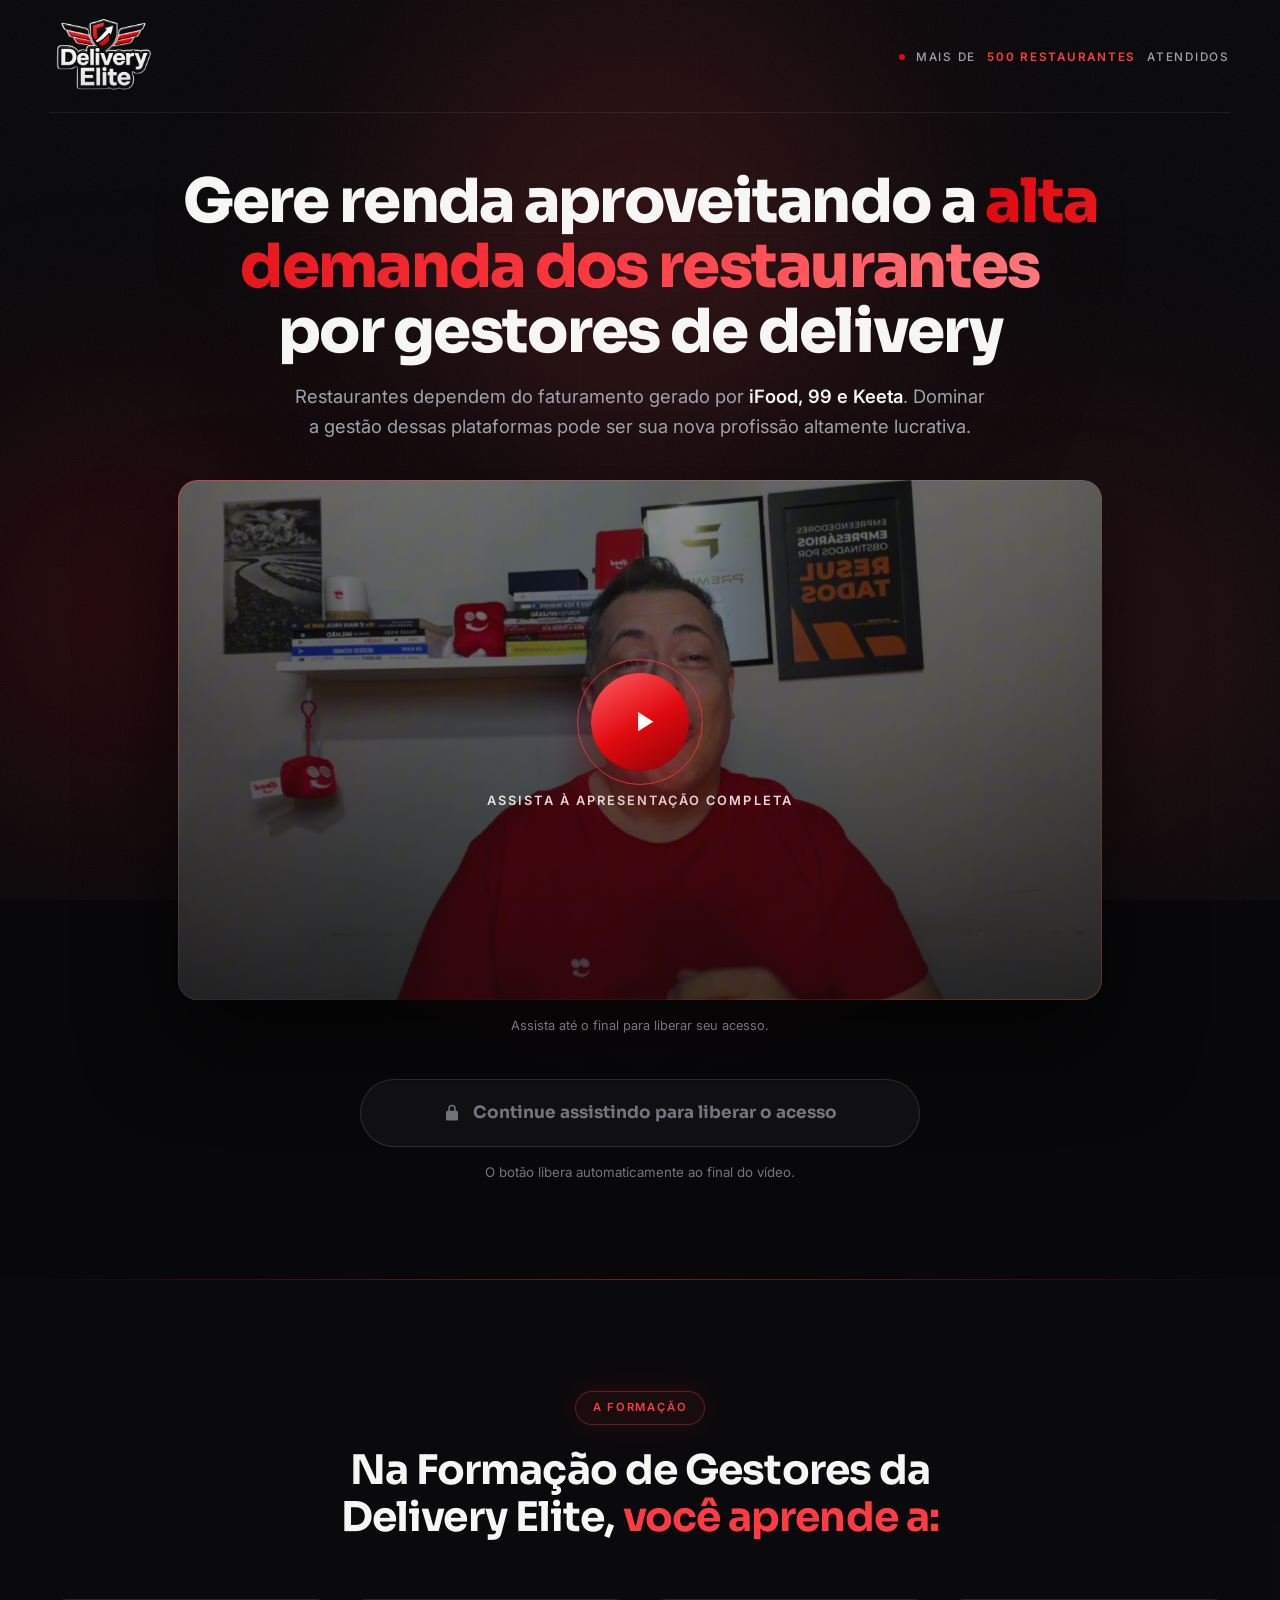
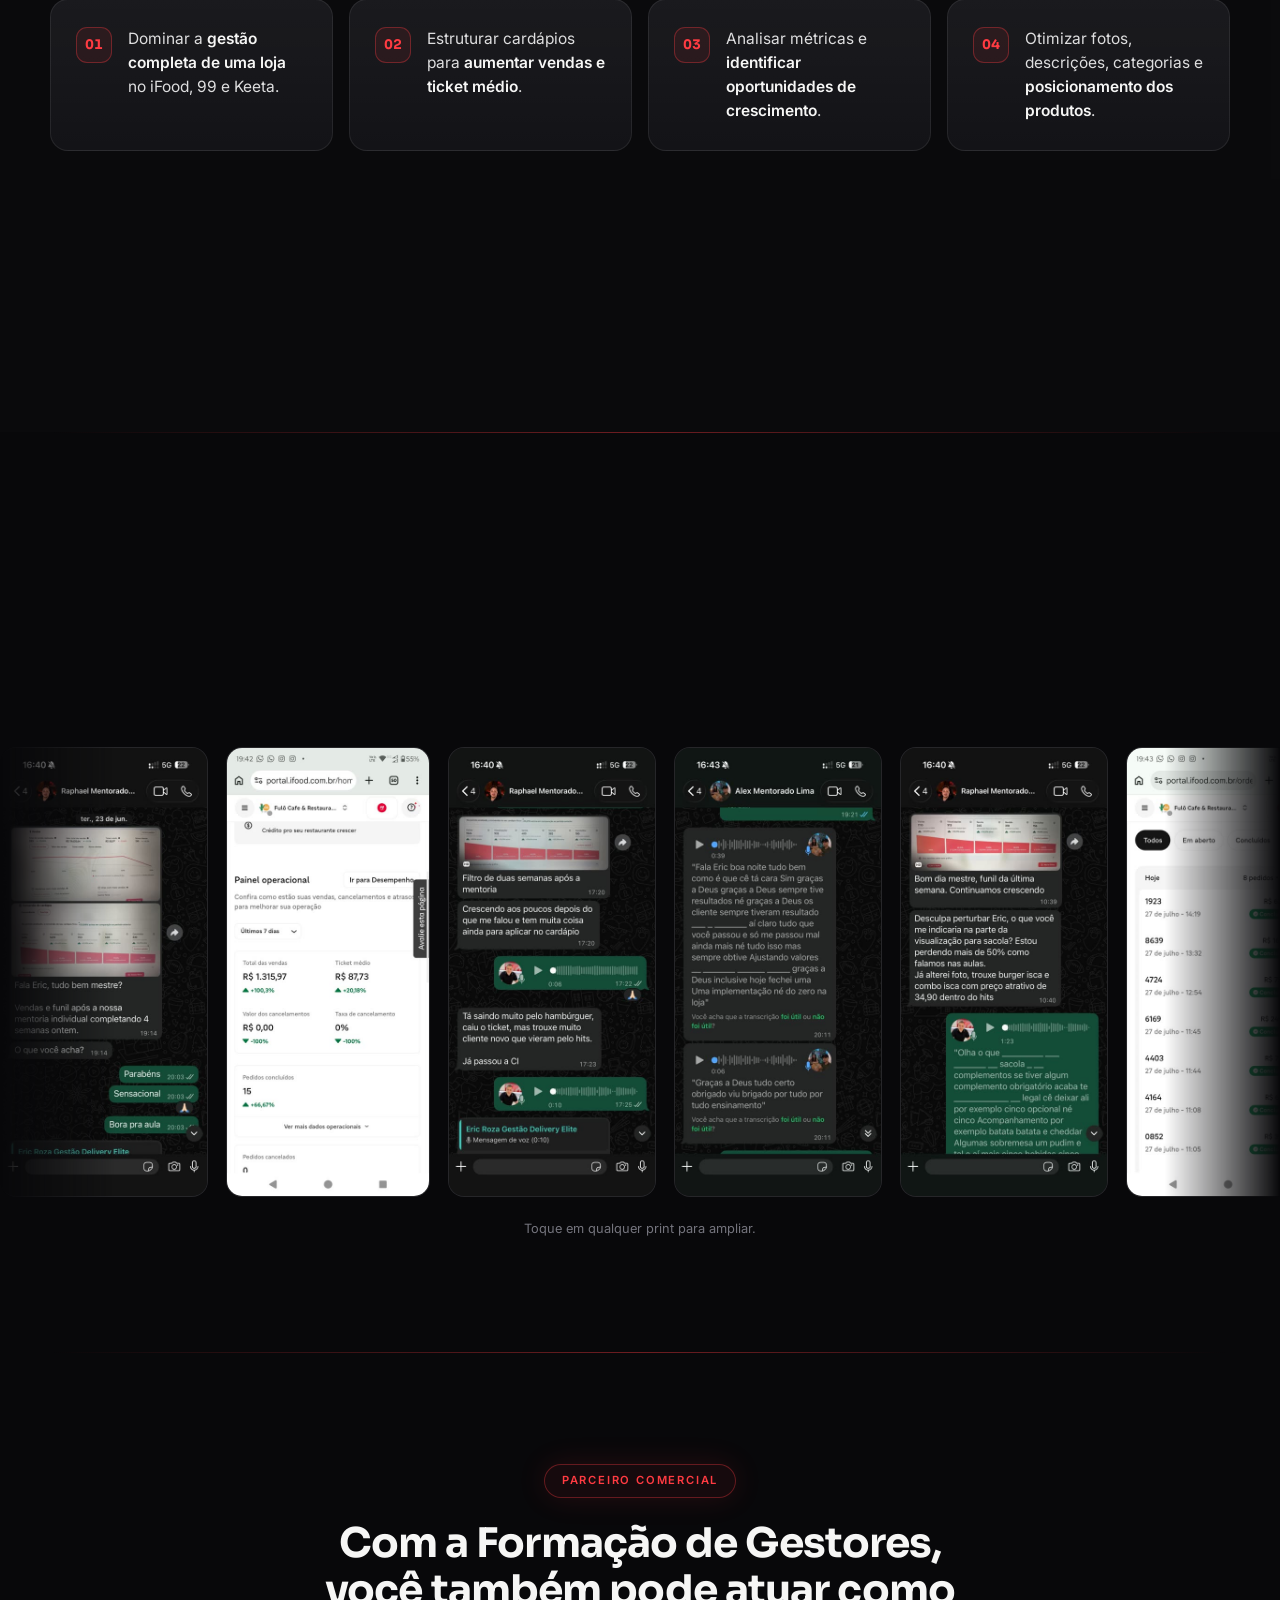
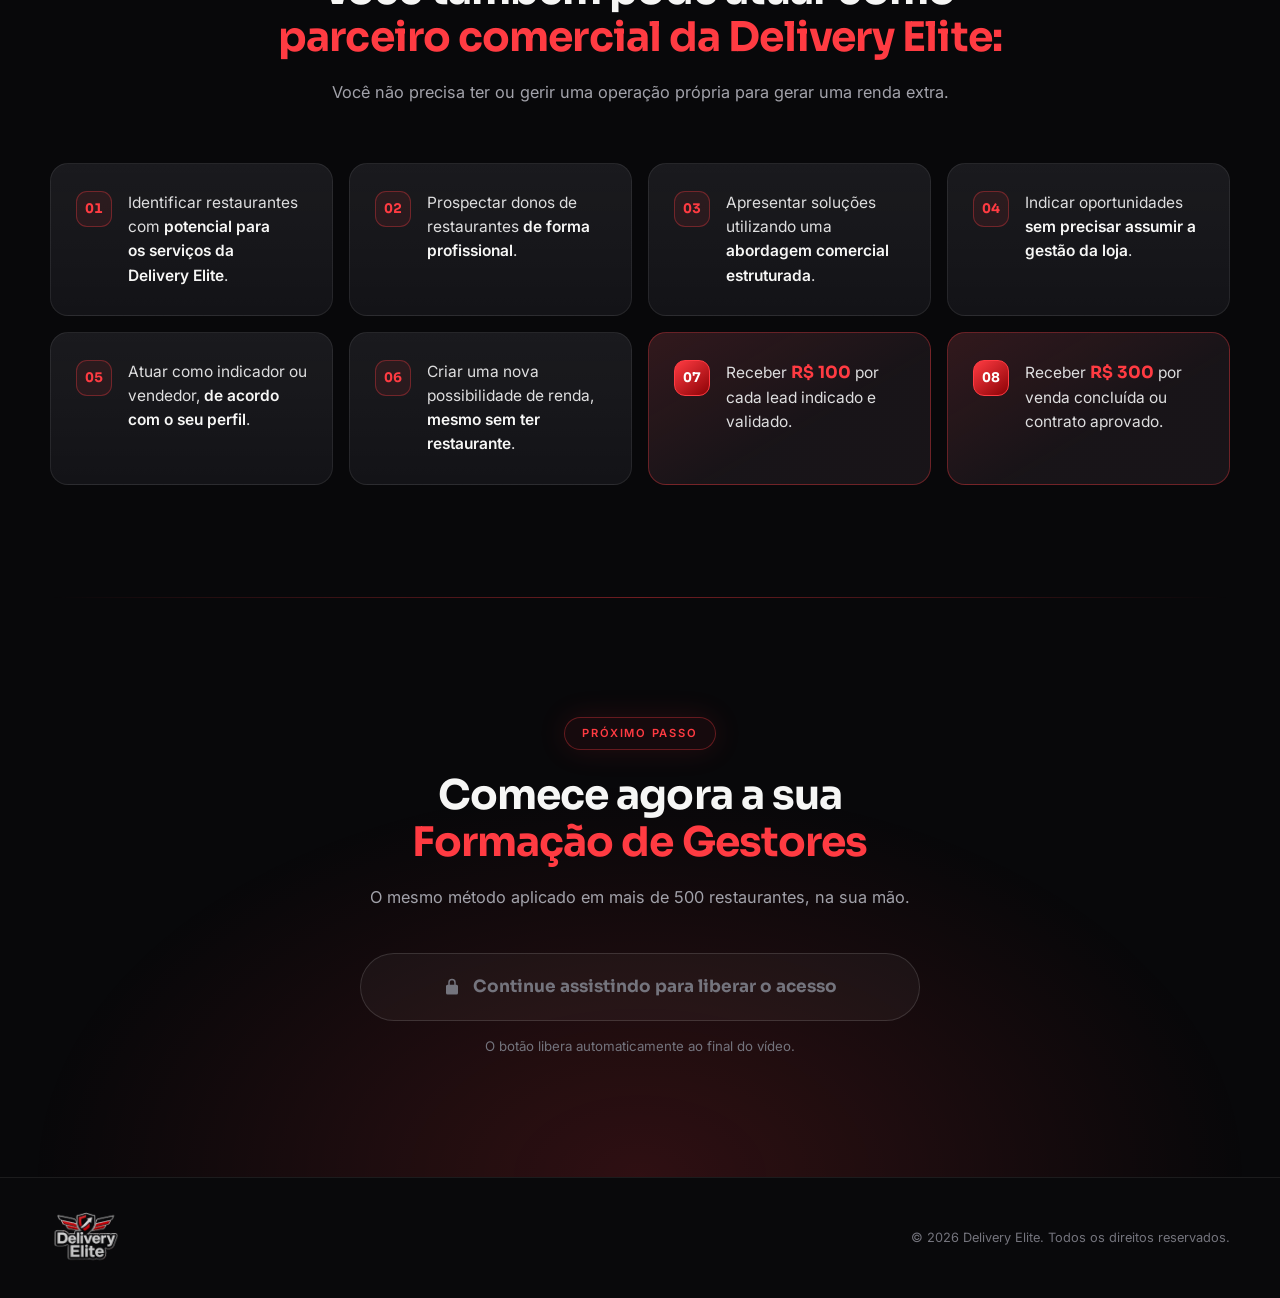
==== templates/index.html @ 63ce9f9d "depoimento" ====
<!doctype html>
<html lang="pt-BR">
<head>
  <meta charset="UTF-8">
  <meta name="viewport" content="width=device-width, initial-scale=1.0">

  <!-- Google Tag Manager -->
  <script>(function(w,d,s,l,i){w[l]=w[l]||[];w[l].push({'gtm.start':
  new Date().getTime(),event:'gtm.js'});var f=d.getElementsByTagName(s)[0],
  j=d.createElement(s),dl=l!='dataLayer'?'&l='+l:'';j.async=true;j.src=
  'https://www.googletagmanager.com/gtm.js?id='+i+dl;f.parentNode.insertBefore(j,f);
  })(window,document,'script','dataLayer','GTM-WG68M2TS');</script>
  <!-- End Google Tag Manager -->

  <title>Delivery Elite | Formação de Gestores de Delivery — iFood, 99 e Keeta</title>
  <meta name="description" content="Domine a gestão de lojas de delivery no iFood, 99 e Keeta com o método validado em mais de 500 restaurantes. Torne-se gestor de delivery ou parceiro comercial da Delivery Elite.">

  <meta property="og:title" content="Gere renda aproveitando a alta demanda dos restaurantes por gestores de delivery">
  <meta property="og:description" content="Restaurantes dependem do faturamento gerado por iFood, 99 e Keeta. Dominar a gestão dessas plataformas pode ser sua nova profissão altamente lucrativa.">
  <meta property="og:type" content="website">
  <meta property="og:image" content="/static/img/logo.jpeg">
  <meta name="theme-color" content="#08080a">
  <meta name="robots" content="index, follow">

  <link rel="icon" href="/static/img/logo-mark.png" type="image/png">
  <link rel="preload" href="/static/video/vsl-poster.jpg" as="image">

  <link rel="preconnect" href="https://fonts.googleapis.com">
  <link rel="preconnect" href="https://fonts.gstatic.com" crossorigin>
  <link rel="stylesheet" href="https://fonts.googleapis.com/css2?family=Sora:wght@500;600;700;800&family=Inter:wght@400;500;600&display=swap">

  <script src="/static/tracking.js"></script>

  <style>
    :root {
      --ink: #08080a;
      --ink-2: #0c0c0f;
      --ink-3: #131317;
      --ink-4: #17171d;
      --text: #f6f6f5;
      --text-soft: #a2a2aa;
      --text-dim: #74747d;
      /* Vermelho tirado da propria logo (#e00a10 nas asas) */
      --red: #e00a10;
      --red-bright: #ff3b42;   /* sobre preto, para texto legivel */
      --red-soft: #ffb0b3;
      --red-deep: #8c0206;
      --line: rgba(255, 255, 255, 0.08);
      --line-strong: rgba(255, 59, 66, 0.34);
      --font-display: "Sora", "Segoe UI", system-ui, -apple-system, sans-serif;
      --font-body: "Inter", "Segoe UI", system-ui, -apple-system, sans-serif;
      --shadow: 0 40px 90px rgba(0, 0, 0, 0.6);
      --ease: cubic-bezier(0.22, 1, 0.36, 1);
      color-scheme: dark;
    }

    * { box-sizing: border-box; }

    html {
      scroll-behavior: smooth;
      overflow-x: clip;
    }

    body {
      margin: 0;
      background: var(--ink);
      color: var(--text);
      font-family: var(--font-body);
      font-size: 16px;
      line-height: 1.6;
      -webkit-font-smoothing: antialiased;
      overflow-x: hidden;
    }

    img, svg, video { display: block; max-width: 100%; }
    a { color: inherit; text-decoration: none; }
    h1, h2, h3, p, ul, li { margin: 0; padding: 0; }
    ul { list-style: none; }

    /* ============ CAMADAS DE FUNDO ============ */
    .bg {
      position: fixed;
      inset: 0;
      z-index: 0;
      pointer-events: none;
      overflow: hidden;
    }

    /* Aurora: manchas quentes que respiram devagar e dao profundidade ao preto */
    .bg-aurora span {
      position: absolute;
      display: block;
      border-radius: 50%;
      filter: blur(90px);
      will-change: transform;
    }

    .bg-aurora .a1 {
      top: -18%;
      left: 50%;
      width: 62vw;
      height: 62vw;
      max-width: 900px;
      max-height: 900px;
      margin-left: -31vw;
      background: radial-gradient(circle, rgba(255, 59, 66, 0.2), transparent 68%);
      animation: drift1 22s ease-in-out infinite;
    }

    .bg-aurora .a2 {
      top: 34%;
      left: -14%;
      width: 48vw;
      height: 48vw;
      max-width: 700px;
      max-height: 700px;
      background: radial-gradient(circle, rgba(150, 12, 18, 0.3), transparent 70%);
      animation: drift2 27s ease-in-out infinite;
    }

    .bg-aurora .a3 {
      right: -12%;
      bottom: -8%;
      width: 52vw;
      height: 52vw;
      max-width: 760px;
      max-height: 760px;
      background: radial-gradient(circle, rgba(255, 59, 66, 0.14), transparent 70%);
      animation: drift3 31s ease-in-out infinite;
    }

    @keyframes drift1 {
      0%, 100% { transform: translate3d(0, 0, 0) scale(1); }
      50% { transform: translate3d(-4%, 5%, 0) scale(1.1); }
    }
    @keyframes drift2 {
      0%, 100% { transform: translate3d(0, 0, 0) scale(1); }
      50% { transform: translate3d(7%, -6%, 0) scale(1.12); }
    }
    @keyframes drift3 {
      0%, 100% { transform: translate3d(0, 0, 0) scale(1.06); }
      50% { transform: translate3d(-6%, -4%, 0) scale(1); }
    }

    /* Grid tecnico sutil */
    .bg-grid {
      position: absolute;
      inset: 0;
      opacity: 0.55;
      background-image:
        linear-gradient(rgba(255, 255, 255, 0.026) 1px, transparent 1px),
        linear-gradient(90deg, rgba(255, 255, 255, 0.019) 1px, transparent 1px);
      background-size: 58px 58px;
      mask-image: radial-gradient(ellipse 80% 60% at 50% 30%, #000 0%, transparent 78%);
      -webkit-mask-image: radial-gradient(ellipse 80% 60% at 50% 30%, #000 0%, transparent 78%);
    }

    /* Grao de filme: tira o aspecto "chapado" do fundo preto */
    .bg-grain {
      position: absolute;
      inset: -50%;
      opacity: 0.05;
      background-image: url("data:image/svg+xml,%3Csvg xmlns='http://www.w3.org/2000/svg' width='220' height='220'%3E%3Cfilter id='n'%3E%3CfeTurbulence type='fractalNoise' baseFrequency='0.8' numOctaves='4' stitchTiles='stitch'/%3E%3C/filter%3E%3Crect width='100%25' height='100%25' filter='url(%23n)'/%3E%3C/svg%3E");
      animation: grain 6s steps(6) infinite;
    }

    @keyframes grain {
      0%, 100% { transform: translate(0, 0); }
      20% { transform: translate(-3%, 2%); }
      40% { transform: translate(2%, -3%); }
      60% { transform: translate(-2%, -2%); }
      80% { transform: translate(3%, 1%); }
    }

    .container {
      position: relative;
      z-index: 2;
      width: min(1180px, calc(100% - 40px));
      margin: 0 auto;
    }

    /* ============ MASTHEAD ============
       Rola junto com a pagina: sem barra fixa, sem pilula flutuante.
       A logo e o elemento dominante. */
    .masthead {
      position: relative;
      z-index: 3;
    }

    .masthead-inner {
      display: flex;
      align-items: center;
      justify-content: space-between;
      gap: 24px;
      min-height: 104px;
      padding: 18px 0 16px;
      border-bottom: 1px solid var(--line);
    }

    .brand {
      display: block;
      transition: opacity 260ms ease;
    }

    .brand:hover { opacity: 0.86; }

    .brand img {
      height: clamp(58px, 7.2vw, 78px);
      width: auto;
      object-fit: contain;
    }

    /* Prova social como linha editorial, nao como chip */
    .masthead-proof {
      display: inline-flex;
      align-items: center;
      gap: 11px;
      color: var(--text-soft);
      font-size: 0.73rem;
      font-weight: 500;
      text-transform: uppercase;
      letter-spacing: 0.15em;
      white-space: nowrap;
    }

    .masthead-proof b {
      color: var(--red-bright);
      font-weight: 600;
    }

    .dot {
      width: 6px;
      height: 6px;
      flex: 0 0 auto;
      border-radius: 50%;
      background: var(--red);
    }

    /* ============ HERO ============ */
    .hero {
      position: relative;
      padding: clamp(32px, 4.4vw, 58px) 0 clamp(56px, 8vw, 96px);
      overflow: hidden;
    }

    .hero-head {
      max-width: 920px;
      margin: 0 auto;
      text-align: center;
    }

    h1 {
      margin-top: 0;
      font-family: var(--font-display);
      font-size: clamp(2.05rem, 5.2vw, 3.8rem);
      font-weight: 800;
      line-height: 1.07;
      letter-spacing: -0.028em;
      text-wrap: balance;
    }

    h1 em, h2 em {
      font-style: normal;
      color: var(--red-bright);
    }

    /* Degrade discreto no destaque, sem animacao de brilho */
    @supports ((-webkit-background-clip: text) or (background-clip: text)) {
      h1 em {
        background: linear-gradient(96deg, var(--red) 0%, var(--red-bright) 52%, #ff787d 100%);
        -webkit-background-clip: text;
        background-clip: text;
        -webkit-text-fill-color: transparent;
        color: transparent;
      }
    }

    .hero-sub {
      max-width: 700px;
      margin: 18px auto 0;
      color: var(--text-soft);
      font-size: clamp(1rem, 1.6vw, 1.15rem);
      line-height: 1.62;
      text-wrap: pretty;
    }

    .hero-sub strong { color: var(--text); font-weight: 600; }

    /* ============ PLAYER ============ */
    .player-wrap {
      position: relative;
      /* Encolhe em telas baixas para o video caber acima da dobra:
         a VSL e o ativo principal e precisa aparecer sem rolagem. */
      width: min(950px, 100%, max(520px, calc((100svh - 380px) * 1.7778)));
      margin: clamp(24px, 3.2vw, 38px) auto 0;
    }

    /* Halo por tras do player, acende quando o video toca */
    .player-wrap::before {
      content: "";
      position: absolute;
      inset: -12% -6%;
      z-index: 0;
      background: radial-gradient(ellipse at center, rgba(255, 59, 66, 0.2), transparent 68%);
      opacity: 0.55;
      transition: opacity 700ms ease;
      pointer-events: none;
    }

    .player-wrap:has(.player.is-playing)::before { opacity: 1; }

    .player {
      position: relative;
      z-index: 1;
      overflow: hidden;
      border-radius: 20px;
      background: #000;
      aspect-ratio: 16 / 9;
      box-shadow: var(--shadow);
      transition: box-shadow 600ms ease;
    }

    /* Moldura em gradiente, feita com mascara para virar so a borda */
    .player::before {
      content: "";
      position: absolute;
      inset: 0;
      z-index: 5;
      padding: 1px;
      border-radius: inherit;
      background: linear-gradient(150deg,
        rgba(255, 59, 66, 0.65), rgba(255, 255, 255, 0.1) 38%,
        transparent 62%, rgba(255, 59, 66, 0.35));
      -webkit-mask: linear-gradient(#000 0 0) content-box, linear-gradient(#000 0 0);
      mask: linear-gradient(#000 0 0) content-box, linear-gradient(#000 0 0);
      -webkit-mask-composite: xor;
      mask-composite: exclude;
      pointer-events: none;
    }

    .player.is-playing { box-shadow: var(--shadow), 0 0 70px rgba(255, 59, 66, 0.16); }

    .player video {
      width: 100%;
      height: 100%;
      object-fit: cover;
      background: #000;
    }

    .player-overlay {
      position: absolute;
      inset: 0;
      z-index: 3;
      display: flex;
      flex-direction: column;
      align-items: center;
      justify-content: center;
      gap: 22px;
      width: 100%;
      padding: 0;
      border: 0;
      background: linear-gradient(180deg, rgba(8, 8, 10, 0.45), rgba(8, 8, 10, 0.75));
      color: var(--text);
      font-family: var(--font-body);
      cursor: pointer;
      transition: opacity 320ms ease, visibility 320ms ease;
    }

    .player.is-started .player-overlay { opacity: 0; visibility: hidden; }

    .play-orb {
      position: relative;
      display: grid;
      place-items: center;
      width: clamp(74px, 11vw, 98px);
      aspect-ratio: 1;
      border-radius: 50%;
      background: linear-gradient(150deg, #ff5f64, var(--red) 52%, var(--red-deep));
      box-shadow: 0 20px 54px rgba(255, 59, 66, 0.4);
      transition: transform 320ms var(--ease), box-shadow 320ms ease;
    }

    .play-orb::before,
    .play-orb::after {
      content: "";
      position: absolute;
      inset: -14px;
      border-radius: 50%;
      border: 1px solid rgba(255, 59, 66, 0.45);
      animation: ripple 3s ease-out infinite;
    }

    .play-orb::after { animation-delay: 1.5s; }

    @keyframes ripple {
      0% { transform: scale(0.9); opacity: 0.8; }
      100% { transform: scale(1.42); opacity: 0; }
    }

    .play-orb svg {
      width: 34%;
      height: 34%;
      margin-left: 8%;
      fill: #ffffff;
    }

    .player-overlay:hover .play-orb {
      transform: scale(1.08);
      box-shadow: 0 26px 66px rgba(255, 59, 66, 0.52);
    }

    .overlay-label {
      font-size: 0.8rem;
      font-weight: 600;
      letter-spacing: 0.16em;
      text-transform: uppercase;
      color: rgba(255, 255, 255, 0.85);
    }

    .controls {
      position: absolute;
      inset: auto 0 0 0;
      z-index: 4;
      display: grid;
      gap: 11px;
      padding: 30px 18px 14px;
      background: linear-gradient(180deg, transparent, rgba(5, 5, 7, 0.94));
      opacity: 0;
      visibility: hidden;
      transition: opacity 260ms ease, visibility 260ms ease;
    }

    .player.is-started .controls { opacity: 1; visibility: visible; }

    /* Barra indicativa: sem interacao, nao permite arrastar */
    .progress {
      position: relative;
      height: 5px;
      border-radius: 999px;
      background: rgba(255, 255, 255, 0.15);
      overflow: hidden;
      pointer-events: none;
      cursor: default;
    }

    .progress-fill {
      position: absolute;
      inset: 0 auto 0 0;
      width: 0%;
      border-radius: 999px;
      background: linear-gradient(90deg, var(--red-deep), var(--red-bright));
      box-shadow: 0 0 12px rgba(255, 59, 66, 0.55);
      transition: width 220ms linear;
    }

    .controls-row { display: flex; align-items: center; gap: 12px; }

    .ctrl {
      display: grid;
      place-items: center;
      width: 38px;
      height: 38px;
      flex: 0 0 auto;
      padding: 0;
      border: 1px solid rgba(255, 255, 255, 0.13);
      border-radius: 50%;
      background: rgba(255, 255, 255, 0.07);
      color: var(--text);
      cursor: pointer;
      transition: background 220ms ease, border-color 220ms ease, transform 220ms var(--ease);
    }

    .ctrl:hover {
      background: rgba(255, 59, 66, 0.2);
      border-color: var(--line-strong);
      transform: translateY(-2px);
    }

    .ctrl svg { width: 16px; height: 16px; fill: currentColor; }
    .ctrl .icon-pause, .player.is-playing .ctrl .icon-play { display: none; }
    .player.is-playing .ctrl .icon-pause { display: block; }
    .ctrl .icon-muted { display: none; }
    .player.is-muted .ctrl .icon-muted { display: block; }
    .player.is-muted .ctrl .icon-sound { display: none; }

    .volume {
      width: 92px;
      height: 4px;
      flex: 0 0 auto;
      -webkit-appearance: none;
      appearance: none;
      border-radius: 999px;
      background: rgba(255, 255, 255, 0.2);
      cursor: pointer;
    }

    .volume::-webkit-slider-thumb {
      -webkit-appearance: none;
      appearance: none;
      width: 13px;
      height: 13px;
      border: 0;
      border-radius: 50%;
      background: var(--red-bright);
      cursor: pointer;
    }

    .volume::-moz-range-thumb {
      width: 13px;
      height: 13px;
      border: 0;
      border-radius: 50%;
      background: var(--red-bright);
      cursor: pointer;
    }

    .timecode {
      margin-left: auto;
      color: rgba(255, 255, 255, 0.72);
      font-size: 0.78rem;
      font-variant-numeric: tabular-nums;
      letter-spacing: 0.03em;
    }

    .player-note {
      position: relative;
      z-index: 1;
      margin-top: 16px;
      color: var(--text-dim);
      font-size: 0.8rem;
      text-align: center;
    }

    /* ============ CTA ============ */
    .cta-block {
      display: grid;
      justify-items: center;
      gap: 15px;
      margin-top: clamp(30px, 4vw, 42px);
    }

    .cta {
      position: relative;
      display: inline-flex;
      align-items: center;
      justify-content: center;
      gap: 12px;
      overflow: hidden;
      width: min(560px, 100%);
      min-height: 68px;
      padding: 14px 32px;
      border: 1px solid transparent;
      border-radius: 999px;
      font-family: var(--font-display);
      font-size: clamp(0.92rem, 2.1vw, 1.06rem);
      font-weight: 700;
      line-height: 1.25;
      text-align: center;
      cursor: not-allowed;
      transition: background 300ms ease, color 300ms ease, box-shadow 300ms ease,
                  transform 260ms var(--ease), border-color 300ms ease;
    }

    .cta[data-state="locked"] {
      border-color: rgba(255, 255, 255, 0.13);
      background: rgba(255, 255, 255, 0.04);
      color: var(--text-dim);
    }

    .cta[data-state="locked"] .cta-open,
    .cta[data-state="locked"] .ico-go { display: none; }

    .cta[data-state="unlocked"] {
      background: linear-gradient(135deg, #ff4f55, var(--red) 52%, var(--red-deep));
      border-color: var(--red-bright);
      color: #ffffff;
      cursor: pointer;
      box-shadow: 0 22px 54px rgba(255, 59, 66, 0.32);
      animation: breathe 2.8s ease-in-out infinite;
    }

    /* Faixa de luz atravessando o botao liberado */
    .cta[data-state="unlocked"]::after {
      content: "";
      position: absolute;
      inset: 0;
      background: linear-gradient(100deg, transparent 32%,
        rgba(255, 255, 255, 0.55) 50%, transparent 68%);
      background-size: 240% 100%;
      animation: sweep 3.6s ease-in-out infinite;
      pointer-events: none;
    }

    @keyframes sweep {
      0%, 100% { background-position: 160% 0; }
      55% { background-position: -60% 0; }
    }

    .cta[data-state="unlocked"]:hover {
      transform: translateY(-3px);
      box-shadow: 0 30px 70px rgba(255, 59, 66, 0.46);
      animation-play-state: paused;
    }

    .cta[data-state="unlocked"] .cta-locked,
    .cta[data-state="unlocked"] .ico-lock { display: none; }

    .cta .ico-go { transition: transform 240ms var(--ease); }
    .cta[data-state="unlocked"]:hover .ico-go { transform: translateX(5px); }

    @keyframes breathe {
      0%, 100% { box-shadow: 0 22px 54px rgba(255, 59, 66, 0.32); }
      50% { box-shadow: 0 22px 54px rgba(255, 59, 66, 0.32), 0 0 0 14px rgba(255, 59, 66, 0.06); }
    }

    .cta svg { width: 18px; height: 18px; flex: 0 0 auto; fill: currentColor; }
    .cta span { position: relative; z-index: 1; }

    .cta-hint {
      min-height: 20px;
      color: var(--text-dim);
      font-size: 0.83rem;
      text-align: center;
    }

    .cta-hint b { color: var(--red-bright); font-variant-numeric: tabular-nums; }

    /* ============ SECOES ============ */
    .section {
      position: relative;
      padding: clamp(66px, 9vw, 112px) 0;
    }

    /* Filete de luz separando as dobras */
    .section::before,
    .final::before {
      content: "";
      position: absolute;
      top: 0;
      left: 50%;
      width: min(1180px, 92%);
      height: 1px;
      transform: translateX(-50%);
      background: linear-gradient(90deg, transparent,
        rgba(255, 59, 66, 0.42) 50%, transparent);
    }

    .section-raised { background: rgba(255, 255, 255, 0.012); }

    .section-head {
      max-width: 840px;
      margin: 0 auto;
      text-align: center;
    }

    .section-tag {
      display: inline-block;
      padding: 7px 17px;
      border: 1px solid var(--line-strong);
      border-radius: 999px;
      background: rgba(255, 59, 66, 0.06);
      color: var(--red-bright);
      font-size: 0.7rem;
      font-weight: 600;
      text-transform: uppercase;
      letter-spacing: 0.16em;
      box-shadow: 0 0 30px rgba(255, 59, 66, 0.12);
    }

    h2 {
      margin-top: 22px;
      font-family: var(--font-display);
      font-size: clamp(1.6rem, 3.8vw, 2.55rem);
      font-weight: 700;
      line-height: 1.15;
      letter-spacing: -0.022em;
      text-wrap: balance;
    }

    .section-lead {
      max-width: 640px;
      margin: 18px auto 0;
      color: var(--text-soft);
      font-size: 1.02rem;
      line-height: 1.62;
      text-wrap: pretty;
    }

    .grid {
      display: grid;
      grid-template-columns: repeat(auto-fit, minmax(268px, 1fr));
      gap: 16px;
      margin-top: clamp(40px, 5vw, 58px);
    }

    /* ============ CARDS ============ */
    .card {
      position: relative;
      display: grid;
      grid-template-columns: auto 1fr;
      align-items: start;
      gap: 16px;
      padding: 27px 25px;
      border: 1px solid var(--line);
      border-radius: 18px;
      background:
        linear-gradient(180deg, rgba(255, 255, 255, 0.032), rgba(255, 255, 255, 0)) ,
        var(--ink-3);
      transition: transform 420ms var(--ease), border-color 380ms ease,
                  box-shadow 420ms ease;
    }

    /* Luz que segue o cursor dentro do card */
    .card::after {
      content: "";
      position: absolute;
      inset: 0;
      border-radius: inherit;
      background: radial-gradient(340px circle at var(--mx, 50%) var(--my, 0%),
        rgba(255, 59, 66, 0.13), transparent 62%);
      opacity: 0;
      transition: opacity 380ms ease;
      pointer-events: none;
    }

    /* Contorno em gradiente que so acende no hover */
    .card::before {
      content: "";
      position: absolute;
      inset: 0;
      padding: 1px;
      border-radius: inherit;
      background: linear-gradient(140deg, rgba(255, 59, 66, 0.6),
        rgba(255, 59, 66, 0.08) 46%, transparent 72%);
      -webkit-mask: linear-gradient(#000 0 0) content-box, linear-gradient(#000 0 0);
      mask: linear-gradient(#000 0 0) content-box, linear-gradient(#000 0 0);
      -webkit-mask-composite: xor;
      mask-composite: exclude;
      opacity: 0;
      transition: opacity 380ms ease;
      pointer-events: none;
    }

    .card:hover {
      transform: translateY(-6px);
      border-color: transparent;
      box-shadow: 0 26px 60px rgba(0, 0, 0, 0.5);
    }

    .card:hover::after,
    .card:hover::before { opacity: 1; }

    .card-num {
      position: relative;
      z-index: 1;
      display: grid;
      place-items: center;
      width: 36px;
      height: 36px;
      border: 1px solid var(--line-strong);
      border-radius: 11px;
      background: rgba(255, 59, 66, 0.08);
      color: var(--red-bright);
      font-family: var(--font-display);
      font-size: 0.83rem;
      font-weight: 700;
      font-variant-numeric: tabular-nums;
      transition: transform 420ms var(--ease), background 380ms ease,
                  color 380ms ease, box-shadow 380ms ease;
    }

    .card:hover .card-num {
      transform: scale(1.1) rotate(-4deg);
      background: linear-gradient(140deg, var(--red-bright), var(--red-deep));
      color: #ffffff;
      box-shadow: 0 10px 24px rgba(255, 59, 66, 0.32);
    }

    .card p {
      position: relative;
      z-index: 1;
      color: #dededf;
      font-size: 0.97rem;
      line-height: 1.56;
      text-wrap: pretty;
    }

    .card p b { color: var(--text); font-weight: 600; }

    /* Cards de comissao: ja nascem destacados */
    .card-money {
      border-color: var(--line-strong);
      background:
        linear-gradient(150deg, rgba(255, 59, 66, 0.13), rgba(255, 59, 66, 0.02) 60%),
        var(--ink-3);
    }

    .card-money .card-num {
      background: linear-gradient(140deg, var(--red-bright), var(--red-deep));
      border-color: var(--red-bright);
      color: #ffffff;
    }

    .card-money p b {
      color: var(--red-bright);
      font-family: var(--font-display);
      font-weight: 700;
      font-size: 1.08em;
    }

    /* ============ CARROSSEL DE PROVAS ============ */
    .proof-strip {
      --fade: clamp(36px, 9vw, 160px);
      position: relative;
      z-index: 2;
      margin-top: clamp(38px, 5vw, 56px);
      overflow: hidden;
      /* Degrade nas bordas: os cards nascem e somem no escuro */
      -webkit-mask-image: linear-gradient(90deg, transparent 0, #000 var(--fade),
        #000 calc(100% - var(--fade)), transparent 100%);
      mask-image: linear-gradient(90deg, transparent 0, #000 var(--fade),
        #000 calc(100% - var(--fade)), transparent 100%);
    }

    .proof-track {
      display: flex;
      width: max-content;
      animation: marquee 58s linear infinite;
      will-change: transform;
    }

    /* Para ao passar o mouse ou ao focar por teclado */
    .proof-strip:hover .proof-track,
    .proof-strip:focus-within .proof-track { animation-play-state: paused; }

    /* -50% cai exatamente no inicio da copia porque a folga esta no
       margin-right de cada card, e nao em gap (gap nao entra apos o ultimo). */
    @keyframes marquee {
      from { transform: translate3d(0, 0, 0); }
      to { transform: translate3d(-50%, 0, 0); }
    }

    .proof-card {
      flex: 0 0 auto;
      margin-right: 18px;
      height: clamp(320px, 38vw, 450px);
      padding: 0;
      overflow: hidden;
      border: 1px solid var(--line);
      border-radius: 16px;
      background: var(--ink-3);
      cursor: zoom-in;
      transition: transform 380ms var(--ease), border-color 380ms ease,
                  box-shadow 380ms ease;
    }

    .proof-card img {
      height: 100%;
      width: auto;
      max-width: none;
      object-fit: cover;
    }

    .proof-card:hover {
      transform: translateY(-6px);
      border-color: var(--line-strong);
      box-shadow: 0 24px 54px rgba(0, 0, 0, 0.55);
    }

    .proof-note {
      margin-top: 22px;
      color: var(--text-dim);
      font-size: 0.8rem;
      text-align: center;
    }

    /* ============ LIGHTBOX ============ */
    .lightbox {
      position: fixed;
      inset: 0;
      z-index: 90;
      display: grid;
      place-items: center;
      padding: 24px;
      background: rgba(4, 4, 6, 0.93);
      backdrop-filter: blur(10px);
      -webkit-backdrop-filter: blur(10px);
    }

    .lightbox[hidden] { display: none; }

    .lightbox img {
      max-width: min(430px, 92vw);
      max-height: 92vh;
      width: auto;
      border: 1px solid var(--line);
      border-radius: 14px;
      box-shadow: 0 40px 90px rgba(0, 0, 0, 0.7);
    }

    .lightbox-close {
      position: absolute;
      top: 18px;
      right: 18px;
      display: grid;
      place-items: center;
      width: 44px;
      height: 44px;
      padding: 0;
      border: 1px solid var(--line);
      border-radius: 50%;
      background: rgba(255, 255, 255, 0.08);
      color: var(--text);
      font-size: 1.5rem;
      line-height: 1;
      cursor: pointer;
      transition: background 200ms ease, border-color 200ms ease;
    }

    .lightbox-close:hover {
      background: rgba(255, 59, 66, 0.26);
      border-color: var(--line-strong);
    }

    /* ============ CTA FINAL ============ */
    .final {
      position: relative;
      padding: clamp(72px, 10vw, 120px) 0;
      text-align: center;
      overflow: hidden;
    }

    .final::after {
      content: "";
      position: absolute;
      inset: 0;
      background: radial-gradient(ellipse 70% 100% at 50% 100%,
        rgba(255, 59, 66, 0.16), transparent 68%);
      pointer-events: none;
    }

    .final .container { max-width: 780px; }

    /* ============ FOOTER ============ */
    footer {
      position: relative;
      z-index: 2;
      padding: 34px 0;
      border-top: 1px solid var(--line);
      background: rgba(10, 10, 13, 0.6);
    }

    .footer-inner {
      display: flex;
      align-items: center;
      justify-content: space-between;
      flex-wrap: wrap;
      gap: 16px;
      color: var(--text-dim);
      font-size: 0.8rem;
    }

    .footer-inner img {
      height: 52px;
      width: auto;
      opacity: 0.85;
    }

    /* ============ REVEAL ============ */
    .reveal {
      opacity: 0;
      transform: translateY(26px) scale(0.985);
      transition: opacity 680ms var(--ease), transform 680ms var(--ease);
    }

    .reveal.is-in { opacity: 1; transform: none; }

    /* ============ RESPONSIVO ============ */
    @media (max-width: 860px) {
      /* Sem espaco para a linha de prova: a logo ocupa a masthead inteira */
      .masthead-proof { display: none; }
      .masthead-inner { justify-content: center; min-height: 92px; }
    }

    @media (max-width: 760px) {
      .container { width: calc(100% - 32px); }
      .player { border-radius: 16px; }
      .controls { padding: 24px 13px 12px; }
      .volume { width: 66px; }
      .card { padding: 23px 21px; gap: 14px; }
      .cta { min-height: 64px; padding: 13px 22px; }
      .bg-aurora span { filter: blur(64px); }
    }

    @media (max-width: 420px) {
      .volume { display: none; }
    }

    /* Sem cursor fino nao ha spotlight: evita hover "grudado" no toque */
    @media (hover: none) {
      .card:hover { transform: none; }
      .card:hover::after { opacity: 0; }
    }

    @media (prefers-reduced-motion: reduce) {
      html { scroll-behavior: auto; }
      *, *::before, *::after {
        animation: none !important;
        transition-duration: 0.01ms !important;
      }
      .reveal { opacity: 1; transform: none; }

      /* Sem a animacao o carrossel congelaria: vira rolagem manual */
      .proof-strip { overflow-x: auto; }
      .proof-track { width: auto; }
    }

    :focus-visible {
      outline: 2px solid var(--red-bright);
      outline-offset: 3px;
    }
  </style>
</head>

<body>
  <!-- Google Tag Manager (noscript) -->
  <noscript><iframe src="https://www.googletagmanager.com/ns.html?id=GTM-WG68M2TS"
  height="0" width="0" style="display:none;visibility:hidden"></iframe></noscript>
  <!-- End Google Tag Manager (noscript) -->

  <div class="bg" aria-hidden="true">
    <div class="bg-aurora">
      <span class="a1"></span>
      <span class="a2"></span>
      <span class="a3"></span>
    </div>
    <div class="bg-grid"></div>
    <div class="bg-grain"></div>
  </div>

  <header class="masthead" id="topo">
    <div class="container masthead-inner">
      <a class="brand" href="#topo" aria-label="Delivery Elite">
        <img src="/static/img/logo-mark.png" alt="Delivery Elite" width="600" height="454">
      </a>
      <span class="masthead-proof">
        <span class="dot" aria-hidden="true"></span>Mais de <b>500 restaurantes</b> atendidos
      </span>
    </div>
  </header>

  <main>

    <!-- ===== HERO + VSL ===== -->
    <section class="hero" aria-labelledby="hero-title">
      <div class="container">
        <div class="hero-head">
          <h1 id="hero-title">
            Gere renda aproveitando a <em>alta demanda dos restaurantes</em> por gestores de delivery
          </h1>
          <p class="hero-sub">
            Restaurantes dependem do faturamento gerado por <strong>iFood, 99 e Keeta</strong>.
            Dominar a gestão dessas plataformas pode ser sua nova profissão altamente lucrativa.
          </p>
        </div>

        <div class="player-wrap">
          <div class="player" id="player">
            <video
              id="vsl"
              playsinline
              preload="metadata"
              poster="/static/video/vsl-poster.jpg"
              controlslist="nodownload noplaybackrate noremoteplayback"
              disablepictureinpicture
              disableremoteplayback
              oncontextmenu="return false;">
              <!-- Mobile recebe a versao leve (720p / 31MB); desktop a 1080p. -->
              <source src="/static/video/vsl-720.mp4" type="video/mp4" media="(max-width: 860px)">
              <source src="/static/video/vsl.mp4" type="video/mp4">
              Seu navegador não suporta a reprodução deste vídeo.
            </video>

            <button class="player-overlay" id="overlay" type="button" aria-label="Assistir à apresentação">
              <span class="play-orb" aria-hidden="true">
                <svg viewBox="0 0 24 24"><path d="M8 5v14l11-7z"/></svg>
              </span>
              <span class="overlay-label">Assista à apresentação completa</span>
            </button>

            <div class="controls">
              <div class="progress" role="progressbar" aria-label="Progresso do vídeo"
                   aria-valuemin="0" aria-valuemax="100" aria-valuenow="0" id="progressBar">
                <span class="progress-fill" id="progressFill"></span>
              </div>
              <div class="controls-row">
                <button class="ctrl" id="btnPlay" type="button" aria-label="Reproduzir ou pausar">
                  <svg class="icon-play" viewBox="0 0 24 24"><path d="M8 5v14l11-7z"/></svg>
                  <svg class="icon-pause" viewBox="0 0 24 24"><path d="M6 5h4v14H6zm8 0h4v14h-4z"/></svg>
                </button>
                <button class="ctrl" id="btnMute" type="button" aria-label="Ativar ou desativar o som">
                  <svg class="icon-sound" viewBox="0 0 24 24"><path d="M3 10v4h4l5 5V5L7 10H3zm13.5 2a4.5 4.5 0 0 0-2.5-4v8a4.5 4.5 0 0 0 2.5-4zM14 3v2a7 7 0 0 1 0 14v2a9 9 0 0 0 0-18z"/></svg>
                  <svg class="icon-muted" viewBox="0 0 24 24"><path d="M3 10v4h4l5 5V5L7 10H3zm18.5 1.5-1.4-1.4-2.1 2.1-2.1-2.1-1.4 1.4 2.1 2.1-2.1 2.1 1.4 1.4 2.1-2.1 2.1 2.1 1.4-1.4-2.1-2.1 2.1-2.1z"/></svg>
                </button>
                <input class="volume" id="volume" type="range" min="0" max="1" step="0.05" value="1"
                       aria-label="Volume">
                <span class="timecode" id="timecode">00:00 / 00:00</span>
              </div>
            </div>
          </div>

          <p class="player-note">Assista até o final para liberar seu acesso.</p>
        </div>

        <div class="cta-block">
          <a class="cta js-cta" data-state="locked" href="https://pay.cakto.com.br/f38n2gp_890149"
             rel="noopener" aria-disabled="true" tabindex="-1">
            <svg class="ico-lock" aria-hidden="true" viewBox="0 0 24 24"><path d="M12 1a5 5 0 0 0-5 5v3H6a2 2 0 0 0-2 2v9a2 2 0 0 0 2 2h12a2 2 0 0 0 2-2v-9a2 2 0 0 0-2-2h-1V6a5 5 0 0 0-5-5zm-3 8V6a3 3 0 1 1 6 0v3H9z"/></svg>
            <span class="cta-locked">Continue assistindo para liberar o acesso</span>
            <span class="cta-open">Quero me tornar um Gestor de Delivery</span>
            <svg class="ico-go" aria-hidden="true" viewBox="0 0 24 24"><path d="M13.2 5.6a1 1 0 0 0-1.4 1.4L16 11.2H4a1 1 0 1 0 0 2h12l-4.2 4.2a1 1 0 0 0 1.4 1.4l6-6a1 1 0 0 0 0-1.4l-6-5.8z"/></svg>
          </a>
          <p class="cta-hint js-hint" aria-live="polite"></p>
        </div>
      </div>
    </section>

    <!-- ===== O QUE VOCE APRENDE ===== -->
    <section class="section section-raised" id="formacao" aria-labelledby="formacao-title">
      <div class="container">
        <div class="section-head reveal">
          <span class="section-tag">A Formação</span>
          <h2 id="formacao-title">
            Na Formação de Gestores da Delivery Elite, <em>você aprende a:</em>
          </h2>
        </div>

        <ul class="grid">
          <li class="card reveal">
            <span class="card-num">01</span>
            <p>Dominar a <b>gestão completa de uma loja</b> no iFood, 99 e Keeta.</p>
          </li>
          <li class="card reveal">
            <span class="card-num">02</span>
            <p>Estruturar cardápios para <b>aumentar vendas e ticket médio</b>.</p>
          </li>
          <li class="card reveal">
            <span class="card-num">03</span>
            <p>Analisar métricas e <b>identificar oportunidades de crescimento</b>.</p>
          </li>
          <li class="card reveal">
            <span class="card-num">04</span>
            <p>Otimizar fotos, descrições, categorias e <b>posicionamento dos produtos</b>.</p>
          </li>
          <li class="card reveal">
            <span class="card-num">05</span>
            <p>Criar estratégias para <b>impulsionar o faturamento dos clientes</b>.</p>
          </li>
          <li class="card reveal">
            <span class="card-num">06</span>
            <p>Atender vários restaurantes simultaneamente e <b>escalar sua renda</b>.</p>
          </li>
          <li class="card reveal">
            <span class="card-num">07</span>
            <p>Prospectar clientes e <b>vender seus serviços de forma profissional</b>.</p>
          </li>
          <li class="card reveal">
            <span class="card-num">08</span>
            <p>Aplicar um <b>método validado em mais de 500 restaurantes</b>.</p>
          </li>
        </ul>
      </div>
    </section>

    <!-- ===== PROVAS / DEPOIMENTOS ===== -->
    <section class="section" id="depoimentos" aria-labelledby="depoimentos-title">
      <div class="container">
        <div class="section-head reveal">
          <span class="section-tag">Provas</span>
          <h2 id="depoimentos-title">
            Resultados de quem <em>já aplica o método</em>
          </h2>
          <p class="section-lead">
            Prints de conversas e painéis de operações acompanhadas pela Delivery Elite.
          </p>
        </div>
      </div>

      <div class="proof-strip">
        <div class="proof-track">
          <!-- Primeira copia: a que os leitores de tela e o teclado acessam -->
          <button class="proof-card" type="button" data-src="/static/img/prova-1.jpg">
            <img src="/static/img/prova-1-thumb.jpg" width="440" height="956"
                 decoding="async" fetchpriority="low"
                 alt="Conversa no WhatsApp: mentorado envia o painel de vendas e o funil após quatro semanas de mentoria.">
          </button>
          <button class="proof-card" type="button" data-src="/static/img/prova-2.jpg">
            <img src="/static/img/prova-2-thumb.jpg" width="440" height="978"
                 decoding="async" fetchpriority="low"
                 alt="Painel operacional do iFood com total de vendas, ticket médio e pedidos concluídos em alta.">
          </button>
          <button class="proof-card" type="button" data-src="/static/img/prova-3.jpg">
            <img src="/static/img/prova-3-thumb.jpg" width="440" height="956"
                 decoding="async" fetchpriority="low"
                 alt="Conversa no WhatsApp: funil das duas semanas seguintes à mentoria, com crescimento.">
          </button>
          <button class="proof-card" type="button" data-src="/static/img/prova-4.jpg">
            <img src="/static/img/prova-4-thumb.jpg" width="440" height="956"
                 decoding="async" fetchpriority="low"
                 alt="Conversa no WhatsApp: mentorado agradece em áudio e relata implementação fechada.">
          </button>
          <button class="proof-card" type="button" data-src="/static/img/prova-5.jpg">
            <img src="/static/img/prova-5-thumb.jpg" width="440" height="956"
                 decoding="async" fetchpriority="low"
                 alt="Conversa no WhatsApp: mentorado mostra o funil da semana e pergunta sobre conversão para sacola.">
          </button>
          <button class="proof-card" type="button" data-src="/static/img/prova-6.jpg">
            <img src="/static/img/prova-6-thumb.jpg" width="440" height="978"
                 decoding="async" fetchpriority="low"
                 alt="Lista de pedidos do portal do iFood com os pedidos concluídos do dia.">
          </button>

          <!-- Segunda copia: so para o loop visual, fora da navegacao -->
          <button class="proof-card" type="button" tabindex="-1" aria-hidden="true" data-src="/static/img/prova-1.jpg">
            <img src="/static/img/prova-1-thumb.jpg" width="440" height="956"
                 decoding="async" fetchpriority="low" alt="">
          </button>
          <button class="proof-card" type="button" tabindex="-1" aria-hidden="true" data-src="/static/img/prova-2.jpg">
            <img src="/static/img/prova-2-thumb.jpg" width="440" height="978"
                 decoding="async" fetchpriority="low" alt="">
          </button>
          <button class="proof-card" type="button" tabindex="-1" aria-hidden="true" data-src="/static/img/prova-3.jpg">
            <img src="/static/img/prova-3-thumb.jpg" width="440" height="956"
                 decoding="async" fetchpriority="low" alt="">
          </button>
          <button class="proof-card" type="button" tabindex="-1" aria-hidden="true" data-src="/static/img/prova-4.jpg">
            <img src="/static/img/prova-4-thumb.jpg" width="440" height="956"
                 decoding="async" fetchpriority="low" alt="">
          </button>
          <button class="proof-card" type="button" tabindex="-1" aria-hidden="true" data-src="/static/img/prova-5.jpg">
            <img src="/static/img/prova-5-thumb.jpg" width="440" height="956"
                 decoding="async" fetchpriority="low" alt="">
          </button>
          <button class="proof-card" type="button" tabindex="-1" aria-hidden="true" data-src="/static/img/prova-6.jpg">
            <img src="/static/img/prova-6-thumb.jpg" width="440" height="978"
                 decoding="async" fetchpriority="low" alt="">
          </button>
        </div>
      </div>

      <div class="container">
        <p class="proof-note">Toque em qualquer print para ampliar.</p>
      </div>
    </section>

    <!-- ===== PARCEIRO COMERCIAL ===== -->
    <section class="section" id="parceiro" aria-labelledby="parceiro-title">
      <div class="container">
        <div class="section-head reveal">
          <span class="section-tag">Parceiro Comercial</span>
          <h2 id="parceiro-title">
            Com a Formação de Gestores, você também pode atuar como <em>parceiro comercial da Delivery Elite:</em>
          </h2>
          <p class="section-lead">
            Você não precisa ter ou gerir uma operação própria para gerar uma renda extra.
          </p>
        </div>

        <ul class="grid">
          <li class="card reveal">
            <span class="card-num">01</span>
            <p>Identificar restaurantes com <b>potencial para os serviços da Delivery Elite</b>.</p>
          </li>
          <li class="card reveal">
            <span class="card-num">02</span>
            <p>Prospectar donos de restaurantes <b>de forma profissional</b>.</p>
          </li>
          <li class="card reveal">
            <span class="card-num">03</span>
            <p>Apresentar soluções utilizando uma <b>abordagem comercial estruturada</b>.</p>
          </li>
          <li class="card reveal">
            <span class="card-num">04</span>
            <p>Indicar oportunidades <b>sem precisar assumir a gestão da loja</b>.</p>
          </li>
          <li class="card reveal">
            <span class="card-num">05</span>
            <p>Atuar como indicador ou vendedor, <b>de acordo com o seu perfil</b>.</p>
          </li>
          <li class="card reveal">
            <span class="card-num">06</span>
            <p>Criar uma nova possibilidade de renda, <b>mesmo sem ter restaurante</b>.</p>
          </li>
          <li class="card card-money reveal">
            <span class="card-num">07</span>
            <p>Receber <b>R$ 100</b> por cada lead indicado e validado.</p>
          </li>
          <li class="card card-money reveal">
            <span class="card-num">08</span>
            <p>Receber <b>R$ 300</b> por venda concluída ou contrato aprovado.</p>
          </li>
        </ul>
      </div>
    </section>

    <!-- ===== CTA FINAL ===== -->
    <section class="final" aria-labelledby="final-title">
      <div class="container">
        <div class="section-head reveal">
          <span class="section-tag">Próximo passo</span>
          <h2 id="final-title">Comece agora a sua <em>Formação de Gestores</em></h2>
          <p class="section-lead">
            O mesmo método aplicado em mais de 500 restaurantes, na sua mão.
          </p>
        </div>

        <div class="cta-block">
          <a class="cta js-cta" data-state="locked" href="https://pay.cakto.com.br/f38n2gp_890149"
             rel="noopener" aria-disabled="true" tabindex="-1">
            <svg class="ico-lock" aria-hidden="true" viewBox="0 0 24 24"><path d="M12 1a5 5 0 0 0-5 5v3H6a2 2 0 0 0-2 2v9a2 2 0 0 0 2 2h12a2 2 0 0 0 2-2v-9a2 2 0 0 0-2-2h-1V6a5 5 0 0 0-5-5zm-3 8V6a3 3 0 1 1 6 0v3H9z"/></svg>
            <span class="cta-locked">Continue assistindo para liberar o acesso</span>
            <span class="cta-open">Quero me tornar um Gestor de Delivery</span>
            <svg class="ico-go" aria-hidden="true" viewBox="0 0 24 24"><path d="M13.2 5.6a1 1 0 0 0-1.4 1.4L16 11.2H4a1 1 0 1 0 0 2h12l-4.2 4.2a1 1 0 0 0 1.4 1.4l6-6a1 1 0 0 0 0-1.4l-6-5.8z"/></svg>
          </a>
          <p class="cta-hint js-hint" aria-live="polite"></p>
        </div>
      </div>
    </section>

  </main>

  <div class="lightbox" id="lightbox" hidden>
    <button class="lightbox-close" id="lightboxClose" type="button" aria-label="Fechar">&times;</button>
    <img id="lightboxImg" alt="">
  </div>

  <footer>
    <div class="container footer-inner">
      <img src="/static/img/logo-mark.png" alt="Delivery Elite" width="600" height="454" loading="lazy">
      <span>&copy; <span id="year">2026</span> Delivery Elite. Todos os direitos reservados.</span>
    </div>
  </footer>

  <script>
  /* Reveal isolado do resto: uma falha no player nunca pode
     deixar o conteudo da pagina invisivel. */
  (function () {
    "use strict";

    var targets = [].slice.call(document.querySelectorAll(".reveal"));
    function showAll() {
      targets.forEach(function (el) { el.classList.add("is-in"); });
    }

    if (!("IntersectionObserver" in window)) {
      showAll();
      return;
    }

    try {
      var observer = new IntersectionObserver(function (entries) {
        entries.forEach(function (entry) {
          if (!entry.isIntersecting) return;
          entry.target.classList.add("is-in");
          observer.unobserve(entry.target);
        });
      }, { rootMargin: "0px 0px -12% 0px", threshold: 0.12 });

      targets.forEach(function (el, index) {
        el.style.transitionDelay = (Math.min(index % 4, 3) * 80) + "ms";
        observer.observe(el);
      });
    } catch (err) {
      showAll();
    }
  })();

  /* Lightbox das provas: o print em 200px nao se le, ampliar e o que
     transforma a imagem em prova de verdade. */
  (function () {
    "use strict";

    var box = document.getElementById("lightbox");
    var img = document.getElementById("lightboxImg");
    var closeBtn = document.getElementById("lightboxClose");
    var cards = [].slice.call(document.querySelectorAll(".proof-card"));
    if (!box || !img || !cards.length) return;

    var lastFocus = null;

    function open(src, alt) {
      lastFocus = document.activeElement;
      img.setAttribute("src", src);
      img.setAttribute("alt", alt || "");
      box.hidden = false;
      document.body.style.overflow = "hidden";
      closeBtn.focus();
      if (window.DE && window.DE.track) window.DE.track("proof_open", { proof_src: src });
    }

    function close() {
      box.hidden = true;
      img.removeAttribute("src");
      document.body.style.overflow = "";
      if (lastFocus && lastFocus.focus) lastFocus.focus();
    }

    cards.forEach(function (card) {
      card.addEventListener("click", function () {
        var shot = card.querySelector("img");
        open(card.getAttribute("data-src"), shot ? shot.getAttribute("alt") : "");
      });
    });

    box.addEventListener("click", function (event) {
      if (event.target === box || event.target === closeBtn) close();
    });

    document.addEventListener("keydown", function (event) {
      if (event.key === "Escape" && !box.hidden) close();
    });
  })();

  /* Luz que segue o cursor nos cards (apenas em ponteiro fino) */
  (function () {
    "use strict";

    if (!window.matchMedia || !window.matchMedia("(hover: hover) and (pointer: fine)").matches) return;

    [].slice.call(document.querySelectorAll(".card")).forEach(function (card) {
      card.addEventListener("pointermove", function (event) {
        var rect = card.getBoundingClientRect();
        card.style.setProperty("--mx", ((event.clientX - rect.left) / rect.width * 100) + "%");
        card.style.setProperty("--my", ((event.clientY - rect.top) / rect.height * 100) + "%");
      });
    });
  })();

  /* Player + gate do CTA */
  (function () {
    "use strict";

    var GATE = 0.92;             // libera o CTA a 92% assistido
    var SEEK_TOLERANCE = 0.6;    // segundos de folga antes de considerar "pulo"
    var UNLOCK_KEY = "de_vsl_unlocked";

    var player = document.getElementById("player");
    var video = document.getElementById("vsl");
    var overlay = document.getElementById("overlay");
    var btnPlay = document.getElementById("btnPlay");
    var btnMute = document.getElementById("btnMute");
    var volume = document.getElementById("volume");
    var timecode = document.getElementById("timecode");
    var progressBar = document.getElementById("progressBar");
    var progressFill = document.getElementById("progressFill");
    var ctas = [].slice.call(document.querySelectorAll(".js-cta"));
    var hints = [].slice.call(document.querySelectorAll(".js-hint"));

    document.getElementById("year").textContent = new Date().getFullYear();

    var maxWatched = 0;      // ponto maximo legitimamente assistido
    var seekGuard = false;   // evita loop ao corrigir um seek
    var unlocked = false;
    var milestones = { 25: false, 50: false, 75: false };

    function fire(event, payload) {
      if (window.DE && window.DE.track) window.DE.track(event, payload);
    }

    function fmt(seconds) {
      if (!isFinite(seconds) || seconds < 0) seconds = 0;
      var m = Math.floor(seconds / 60);
      var s = Math.floor(seconds % 60);
      return (m < 10 ? "0" : "") + m + ":" + (s < 10 ? "0" : "") + s;
    }

    /* ---- Gate do CTA ---- */
    function unlock(source) {
      if (unlocked) return;
      unlocked = true;
      try { window.localStorage.setItem(UNLOCK_KEY, "1"); } catch (err) {}

      ctas.forEach(function (cta) {
        cta.setAttribute("data-state", "unlocked");
        cta.setAttribute("aria-disabled", "false");
        cta.removeAttribute("tabindex");
      });
      hints.forEach(function (hint) {
        hint.innerHTML = "Acesso liberado. Clique no botão para continuar.";
      });

      fire("cta_unlock", { unlock_source: source || "video" });
    }

    function renderLockedHint() {
      if (unlocked) return;
      var duration = video.duration;
      if (!isFinite(duration) || duration <= 0) return;
      var pct = Math.min(100, Math.round((maxWatched / duration) * 100));
      var remaining = Math.max(0, Math.ceil(duration * GATE - maxWatched));
      hints.forEach(function (hint) {
        hint.innerHTML = "Progresso: <b>" + pct + "%</b> — faltam " + fmt(remaining) +
          " de vídeo para liberar.";
      });
    }

    /* ---- Anti-seek: nao volta e nao adianta ---- */
    video.addEventListener("seeking", function () {
      if (seekGuard) return;
      if (Math.abs(video.currentTime - maxWatched) > SEEK_TOLERANCE) {
        seekGuard = true;
        video.currentTime = maxWatched;
        window.setTimeout(function () { seekGuard = false; }, 80);
      }
    });

    /* Bloqueia atalhos de teclado que pulam o video */
    video.addEventListener("keydown", function (event) {
      var blocked = ["ArrowLeft", "ArrowRight", "ArrowUp", "ArrowDown", "Home", "End",
                     "PageUp", "PageDown"];
      if (blocked.indexOf(event.key) !== -1) event.preventDefault();
    });

    video.addEventListener("timeupdate", function () {
      if (video.currentTime > maxWatched) maxWatched = video.currentTime;

      var duration = video.duration;
      if (!isFinite(duration) || duration <= 0) return;

      var ratio = maxWatched / duration;
      progressFill.style.width = (ratio * 100).toFixed(2) + "%";
      progressBar.setAttribute("aria-valuenow", Math.round(ratio * 100));
      timecode.textContent = fmt(video.currentTime) + " / " + fmt(duration);

      Object.keys(milestones).forEach(function (mark) {
        if (!milestones[mark] && ratio >= mark / 100) {
          milestones[mark] = true;
          fire("video_progress", { video_percent: Number(mark) });
        }
      });

      if (ratio >= GATE) unlock("gate"); else renderLockedHint();
    });

    video.addEventListener("loadedmetadata", function () {
      timecode.textContent = "00:00 / " + fmt(video.duration);
      renderLockedHint();
    });

    video.addEventListener("play", function () {
      player.classList.add("is-started", "is-playing");
    });

    video.addEventListener("pause", function () {
      player.classList.remove("is-playing");
    });

    video.addEventListener("ended", function () {
      player.classList.remove("is-playing");
      unlock("ended");
      fire("video_complete", { video_percent: 100 });
    });

    /* Fail-safe: se o video nao carregar, libera o CTA em vez de travar
       o funil. Melhor vender sem o gate do que nao vender. */
    video.addEventListener("error", function () {
      unlock("video_error");
      fire("video_error", { video_src: video.currentSrc || "desconhecido" });
    });

    video.addEventListener("volumechange", function () {
      player.classList.toggle("is-muted", video.muted || video.volume === 0);
      if (!video.muted) volume.value = video.volume;
    });

    /* ---- Controles ---- */
    function toggle() {
      if (video.paused) {
        var attempt = video.play();
        if (attempt && attempt.catch) attempt.catch(function () {});
        fire("video_play", { video_time: Math.round(video.currentTime) });
      } else {
        video.pause();
      }
    }

    overlay.addEventListener("click", toggle);
    btnPlay.addEventListener("click", toggle);

    btnMute.addEventListener("click", function () {
      video.muted = !video.muted;
      if (!video.muted && video.volume === 0) {
        video.volume = 1;
        volume.value = 1;
      }
    });

    volume.addEventListener("input", function () {
      video.volume = Number(volume.value);
      video.muted = Number(volume.value) === 0;
    });

    /* ---- CTA ---- */
    ctas.forEach(function (cta) {
      cta.addEventListener("click", function (event) {
        if (!unlocked) {
          event.preventDefault();
          player.scrollIntoView({ block: "center" });
          return;
        }
        if (window.DE && window.DE.decorate) {
          cta.href = window.DE.decorate(cta.getAttribute("href"));
        }
        fire("click_cta", { cta_label: "checkout_cakto" });
      });
    });

    /* Quem ja assistiu nao precisa reassistir ao recarregar a pagina */
    try {
      if (window.localStorage.getItem(UNLOCK_KEY) === "1") unlock("returning");
    } catch (err) {}

    if (!unlocked) {
      hints.forEach(function (hint) {
        hint.innerHTML = "O botão libera automaticamente ao final do vídeo.";
      });
    }
  })();
  </script>
</body>
</html>
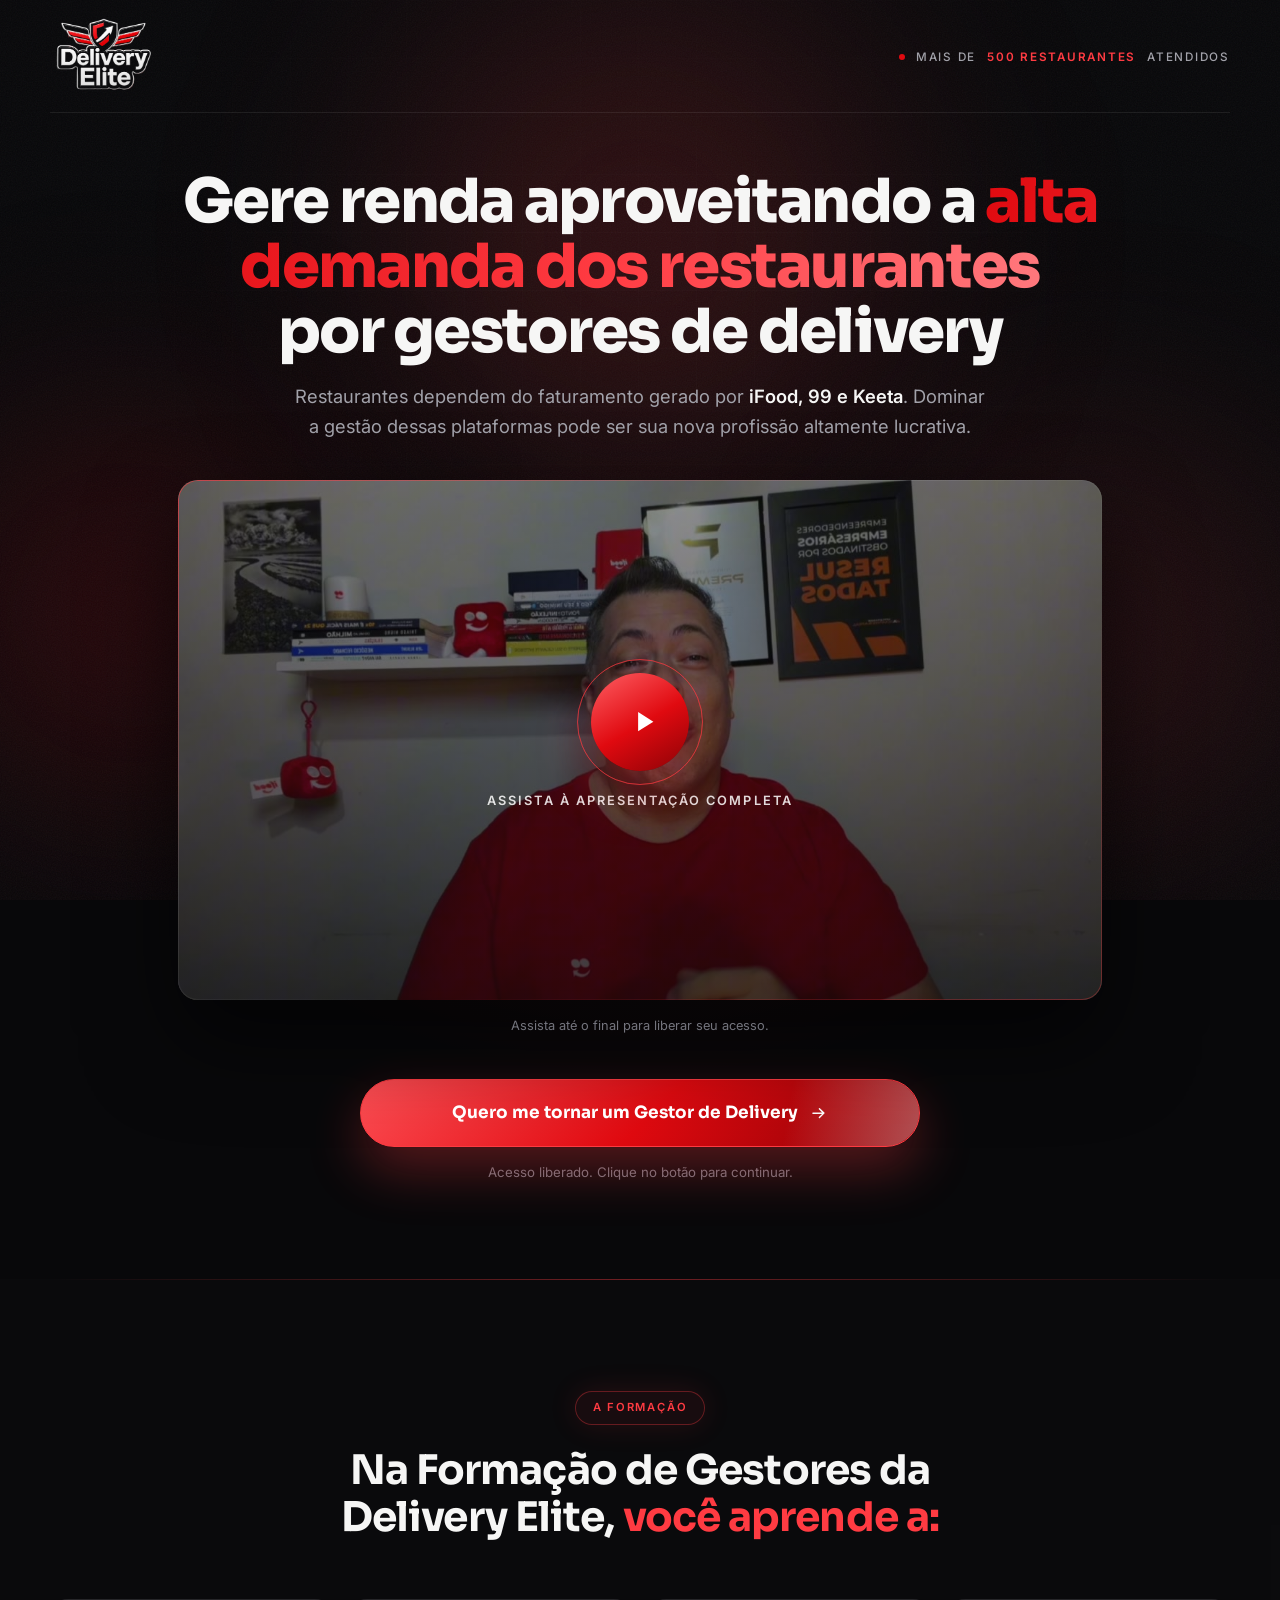
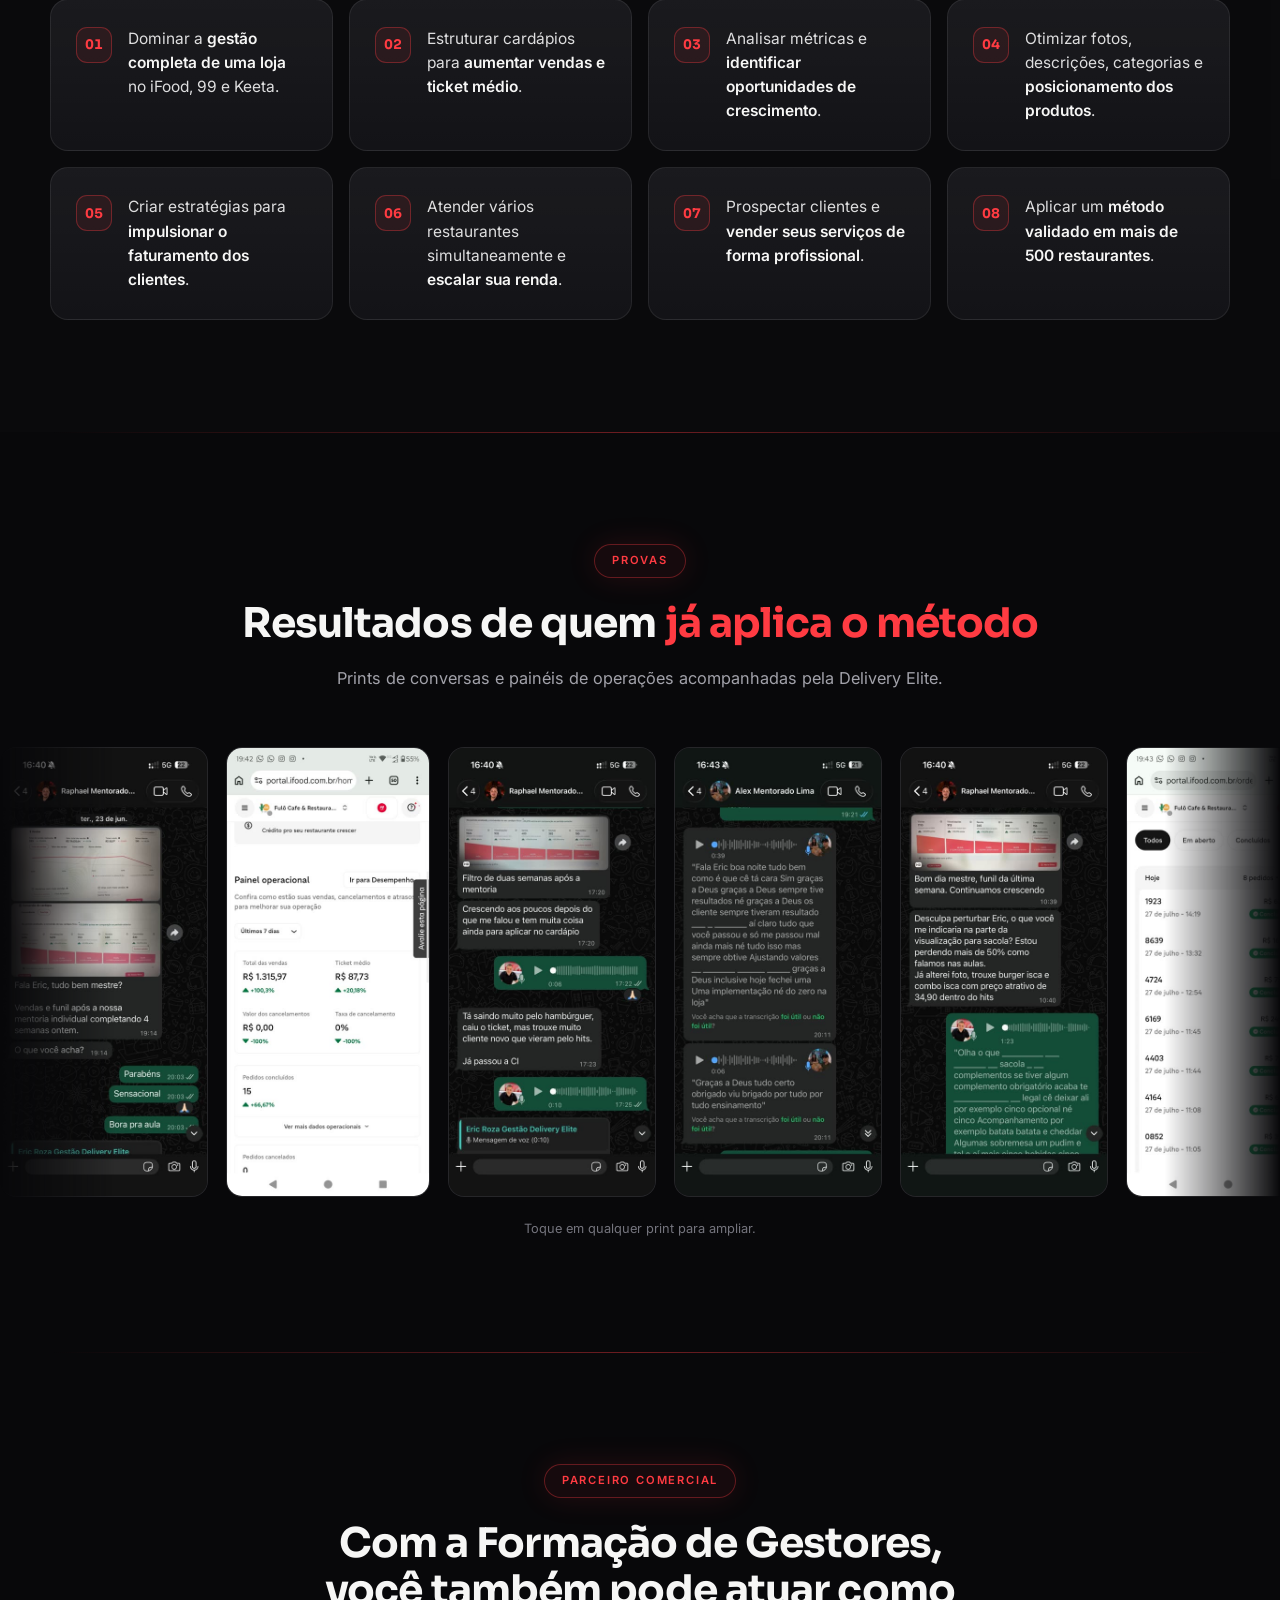
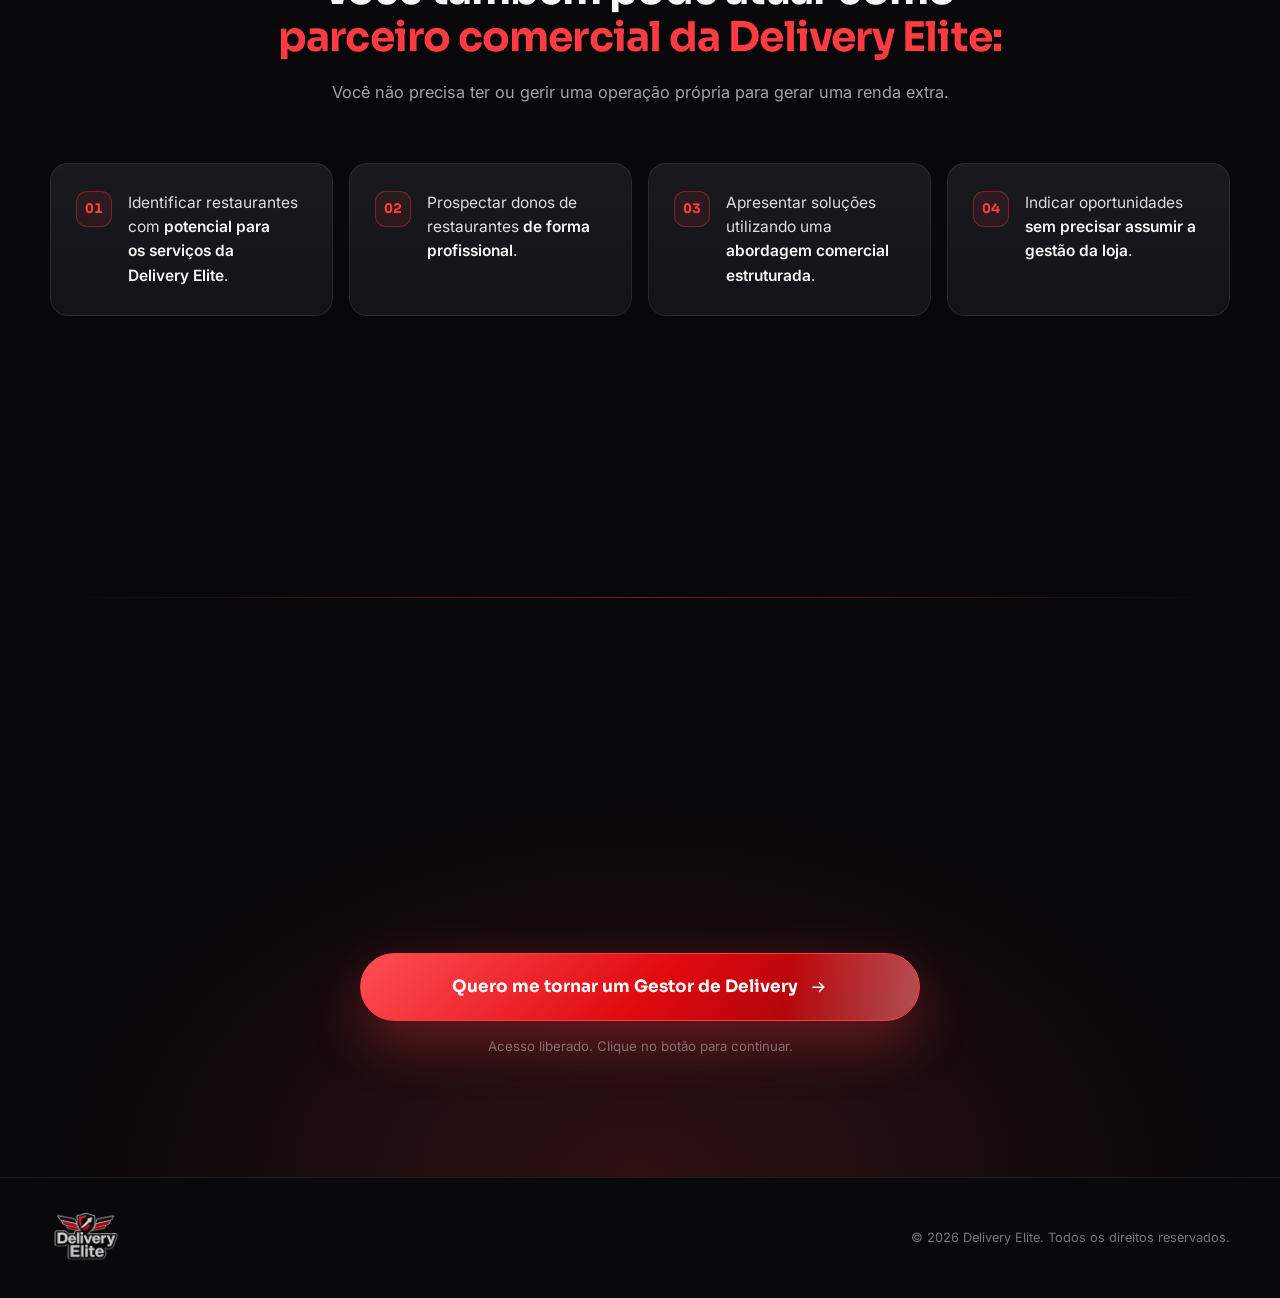
==== commit a9a83d93: "mentoria ao vivo" ====
--- a/templates/index.html
+++ b/templates/index.html
@@ -1563,10 +1563,30 @@
 
     /* Fail-safe: se o video nao carregar, libera o CTA em vez de travar
        o funil. Melhor vender sem o gate do que nao vender. */
-    video.addEventListener("error", function () {
+    function falhouOVideo(motivo) {
+      if (unlocked) return;
       unlock("video_error");
-      fire("video_error", { video_src: video.currentSrc || "desconhecido" });
+      fire("video_error", { erro: motivo, video_src: video.currentSrc || "desconhecido" });
+    }
+
+    /* O <video> so dispara 'error' quando tem src proprio. Com <source>
+       filhos, o erro vai para cada <source>: sem isto o fail-safe nunca
+       rodava e uma falha ao servir o MP4 travaria o CTA para sempre. */
+    video.addEventListener("error", function () { falhouOVideo("video"); });
+
+    [].slice.call(video.getElementsByTagName("source")).forEach(function (fonte) {
+      fonte.addEventListener("error", function () {
+        /* NETWORK_NO_SOURCE = acabaram as alternativas; uma fonte sozinha
+           falhando e normal quando a outra atende. */
+        if (video.networkState === 3) falhouOVideo("sem fonte utilizavel");
+      });
     });
+
+    /* Rede que engasga sem estourar erro: passou o tempo e nem metadata
+       veio, entao nao ha video para assistir. */
+    window.setTimeout(function () {
+      if (!unlocked && video.readyState === 0) falhouOVideo("timeout sem metadata");
+    }, 20000);
 
     video.addEventListener("volumechange", function () {
       player.classList.toggle("is-muted", video.muted || video.volume === 0);
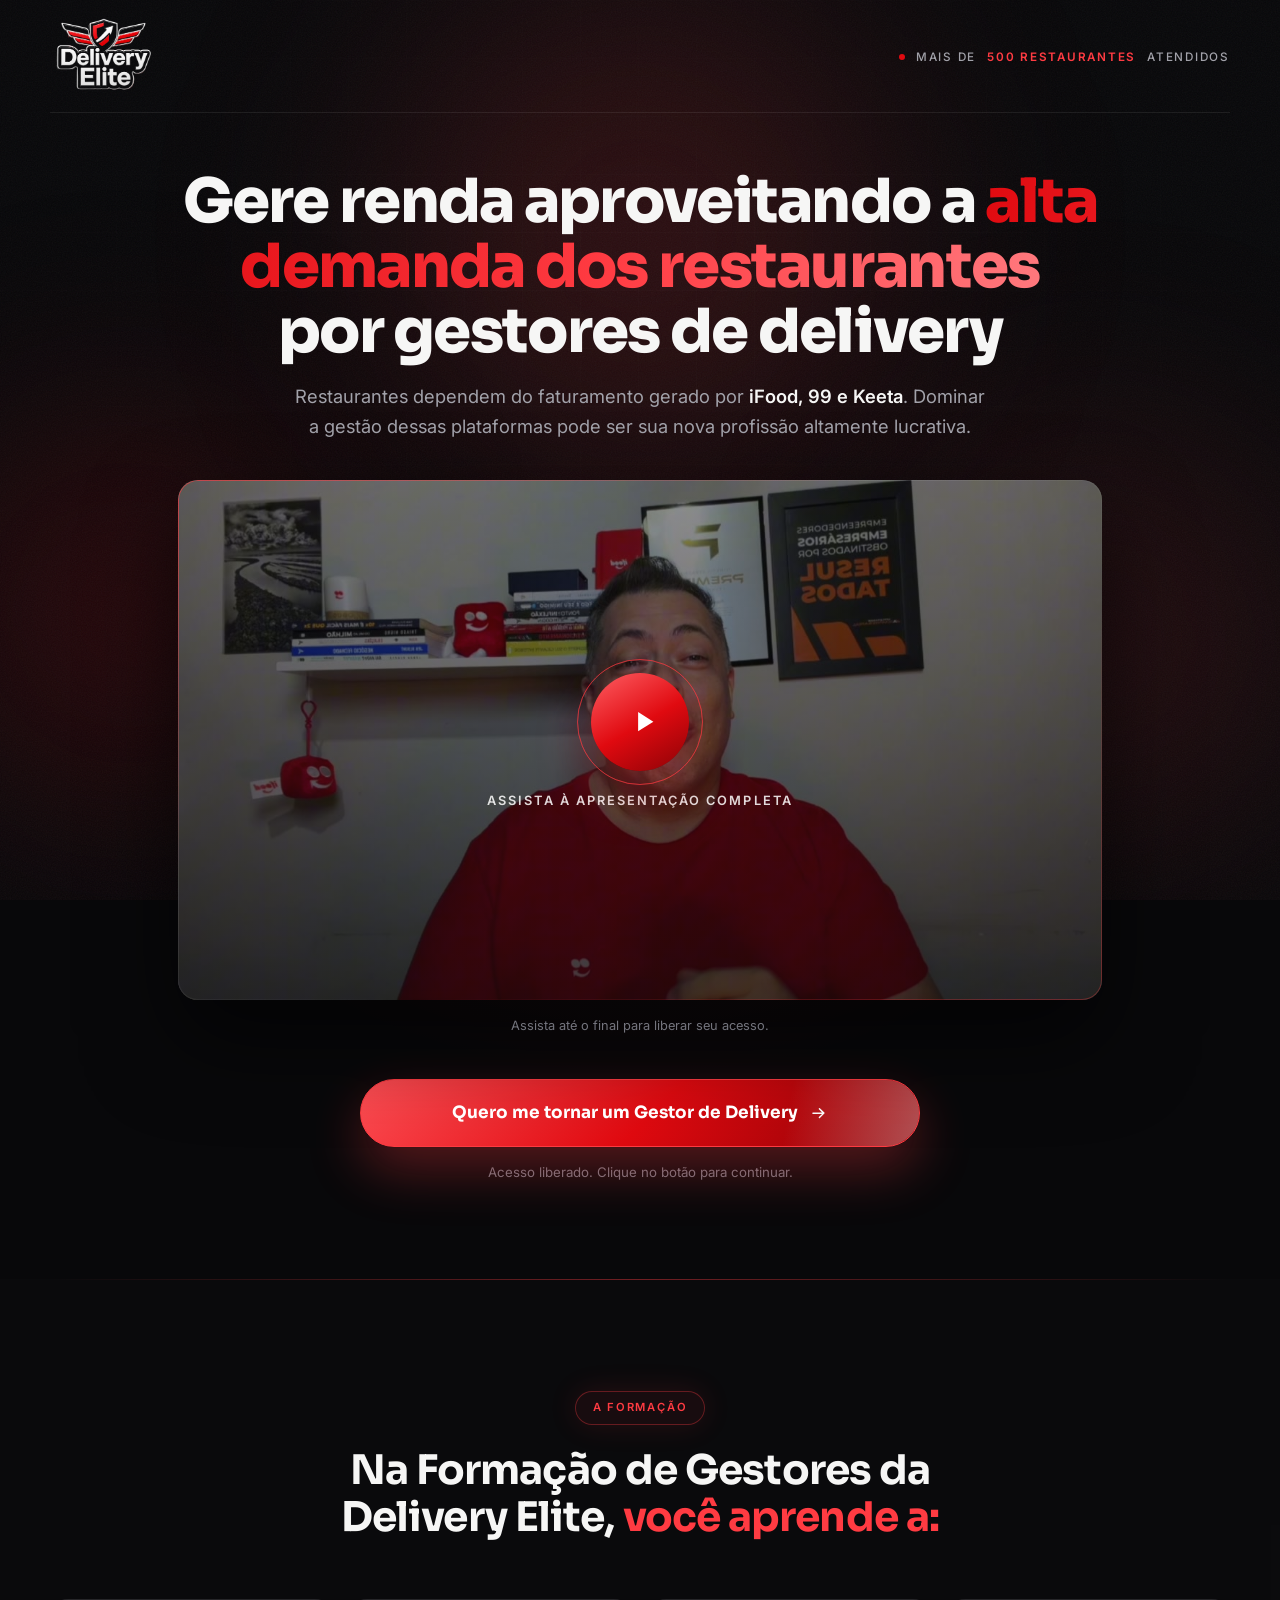
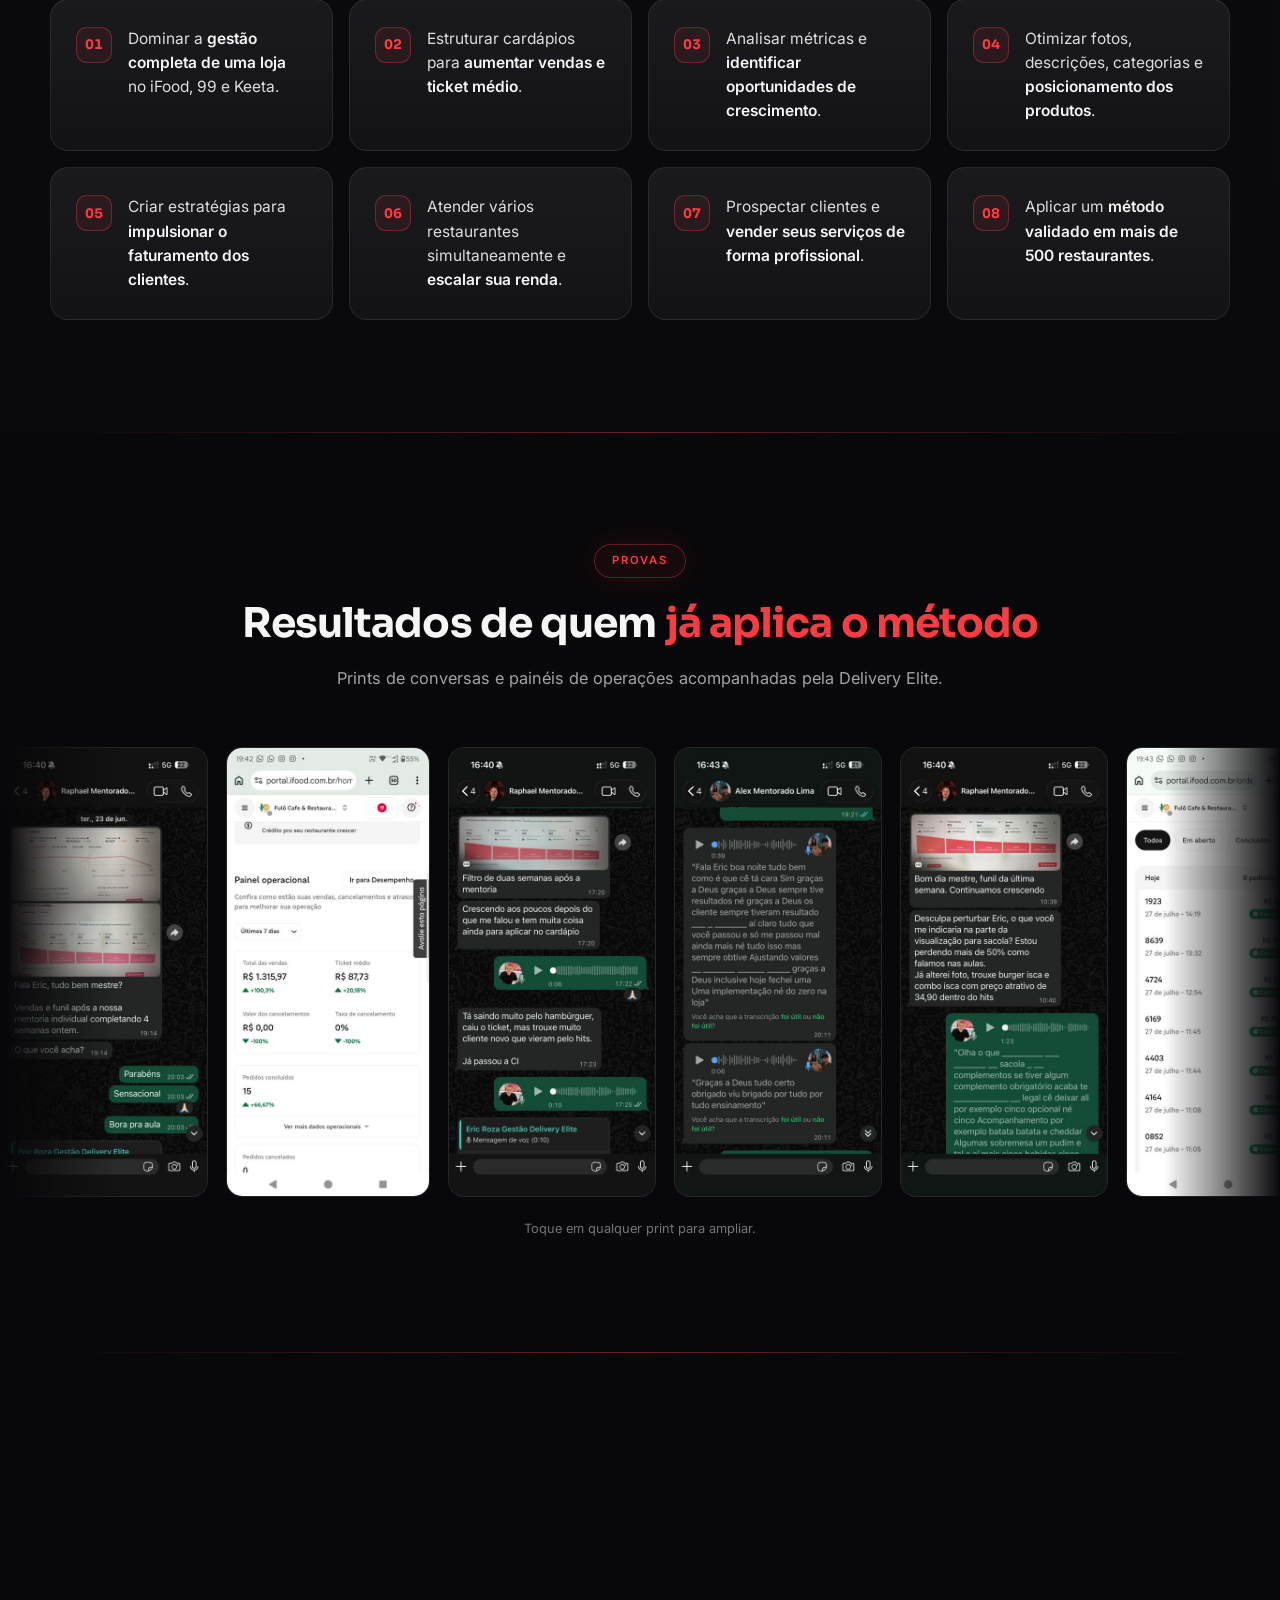
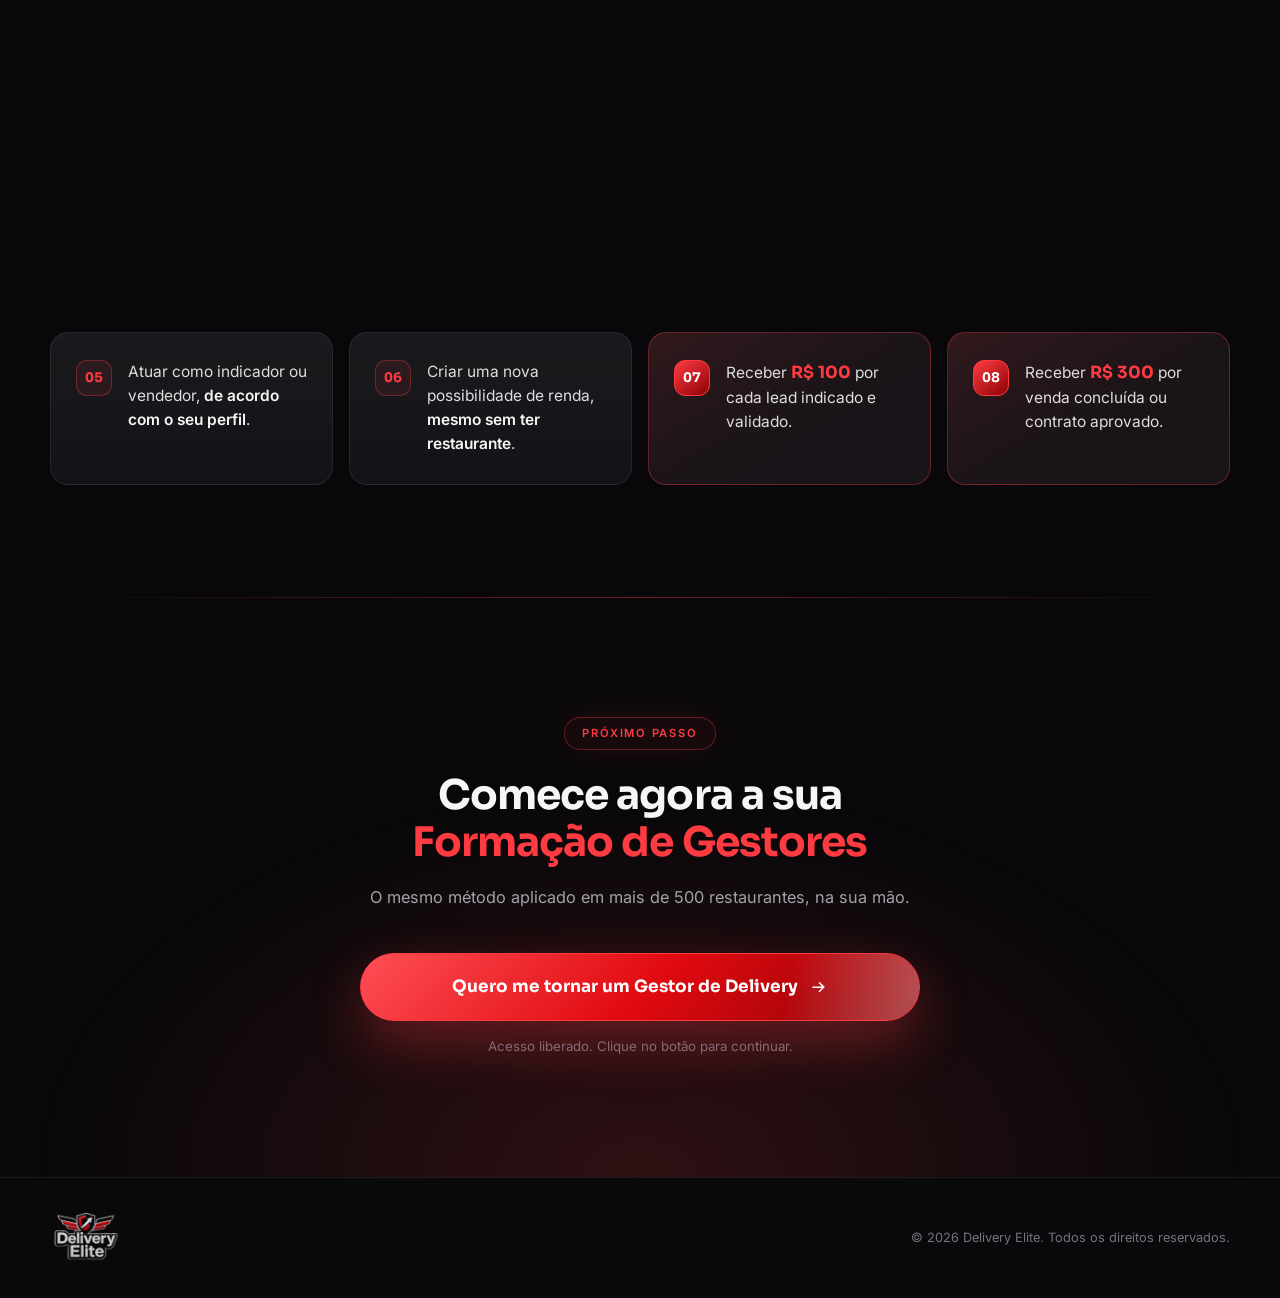
==== commit 06b475ef: "desgraça elite" ====
--- a/templates/index.html
+++ b/templates/index.html
@@ -1076,8 +1076,9 @@
               disableremoteplayback
               oncontextmenu="return false;">
               <!-- Mobile recebe a versao leve (720p / 31MB); desktop a 1080p. -->
-              <source src="/static/video/vsl-720.mp4" type="video/mp4" media="(max-width: 860px)">
-              <source src="/static/video/vsl.mp4" type="video/mp4">
+              <!-- Uma fonte so, 720p: o player tem no maximo 950px de largura,
+                   e o 1080p dobrava o peso do deploy sem ganho visivel. -->
+              <source src="/static/video/vsl-web.mp4" type="video/mp4">
               Seu navegador não suporta a reprodução deste vídeo.
             </video>
 
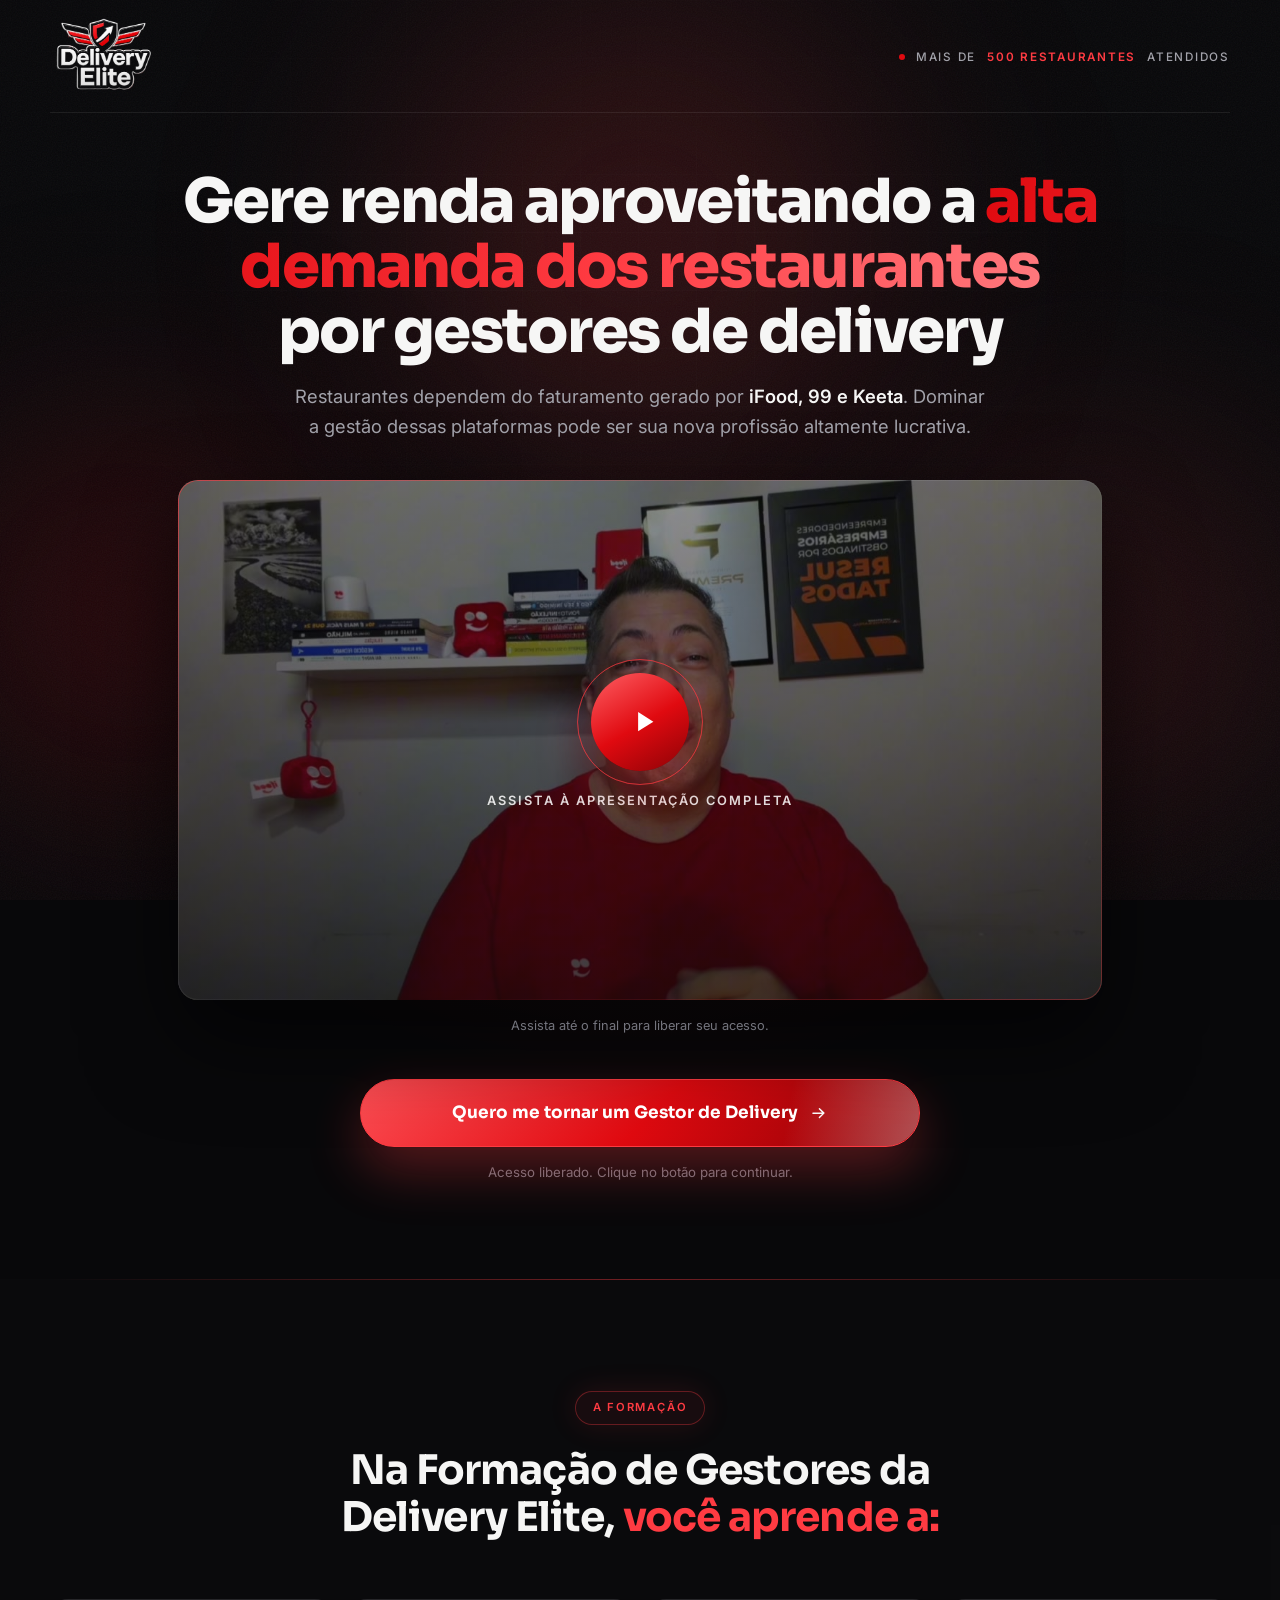
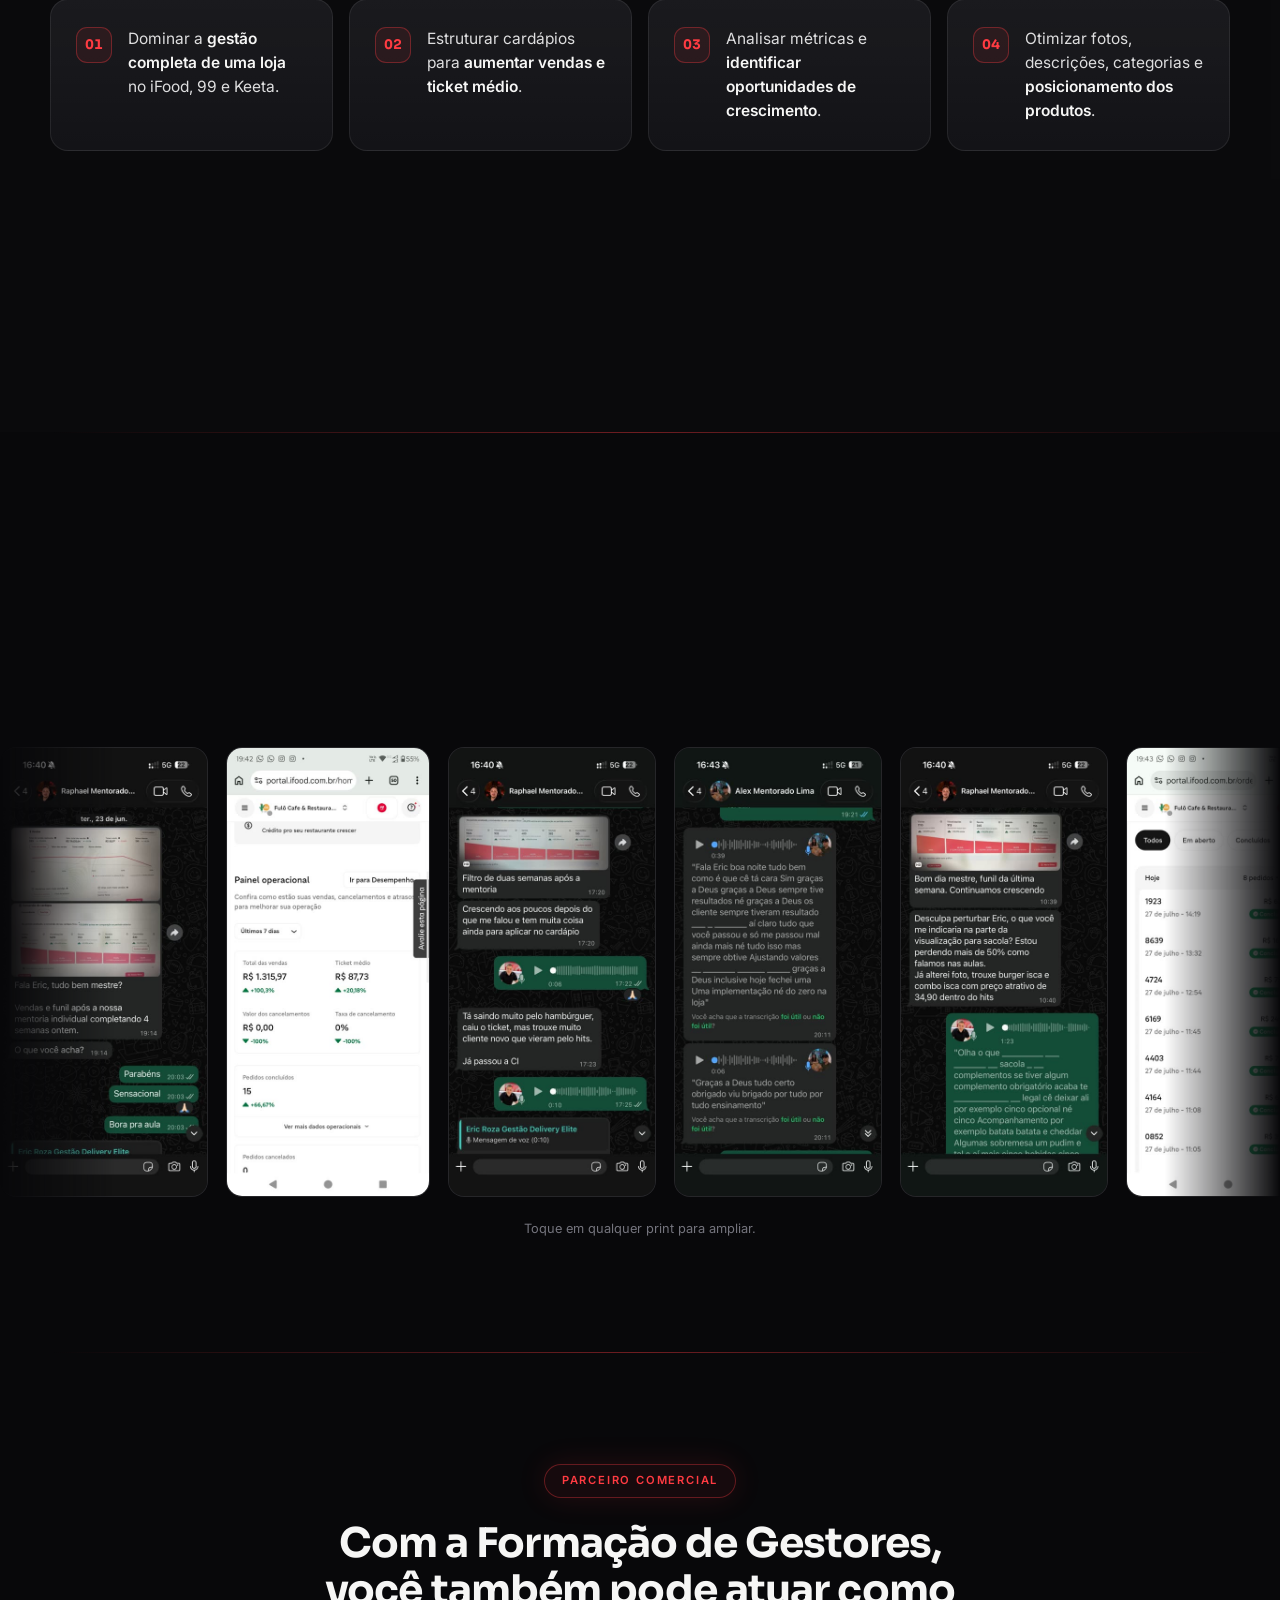
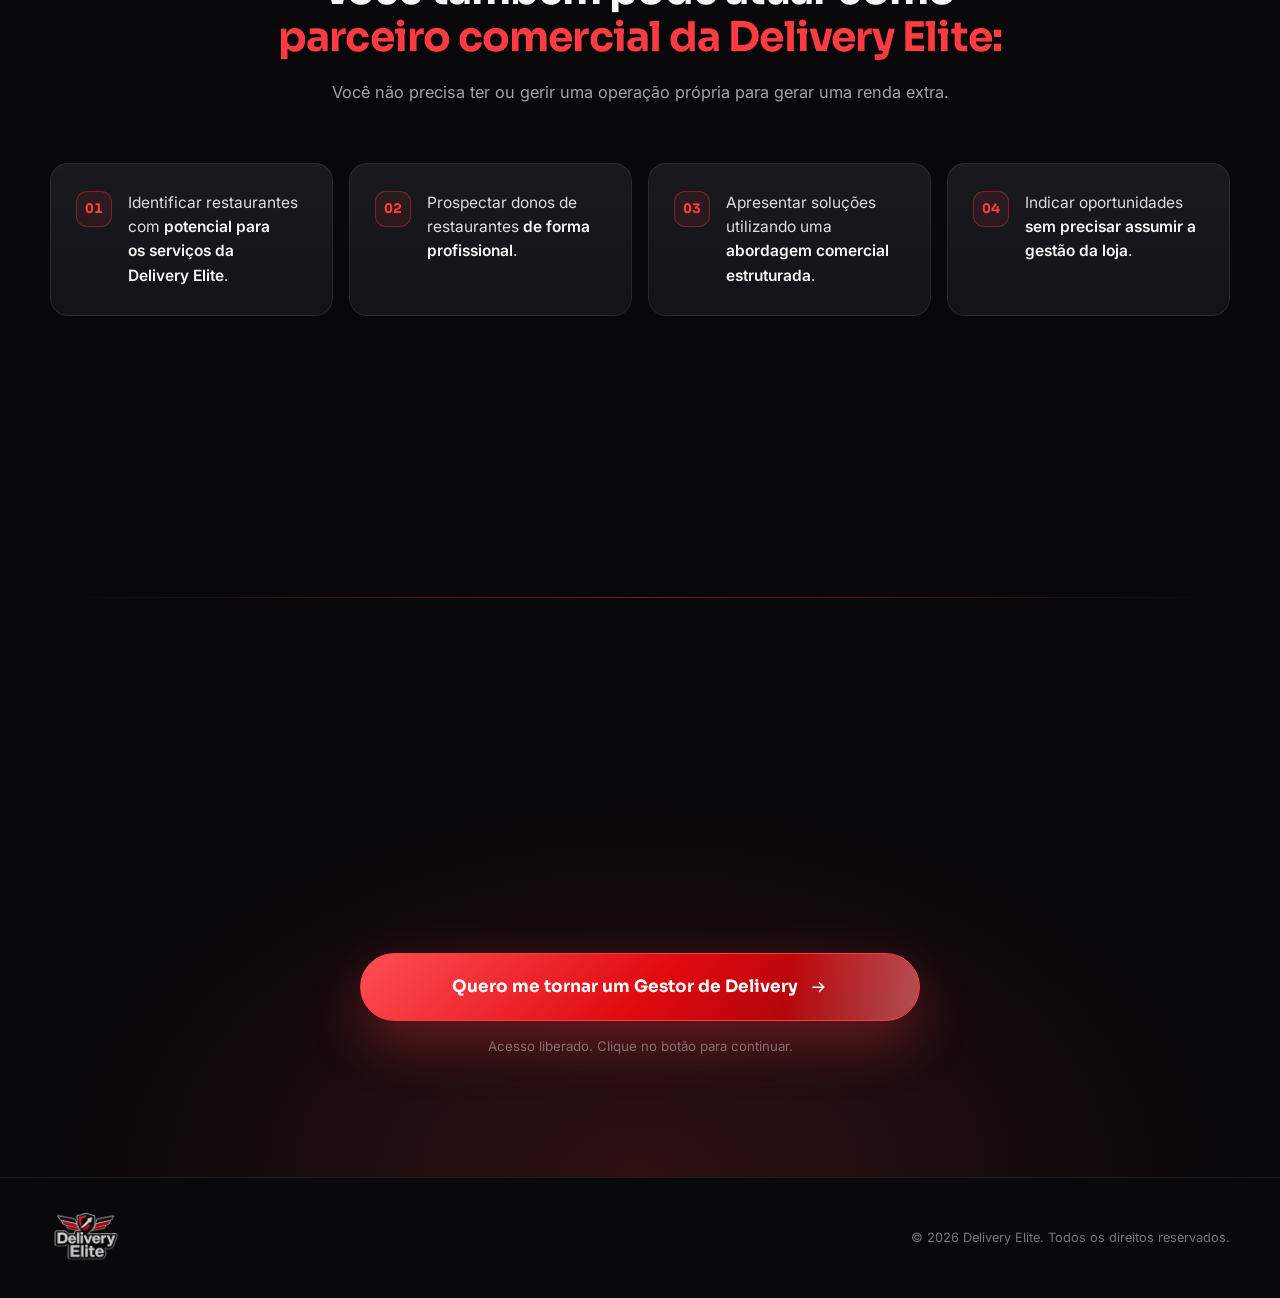
==== commit 06539148: "liberacao por falha do video nao fica gravada Antes, o fail-safe gravava no localStorage. Quem visit" ====
--- a/templates/index.html
+++ b/templates/index.html
@@ -1479,7 +1479,13 @@
     function unlock(source) {
       if (unlocked) return;
       unlocked = true;
-      try { window.localStorage.setItem(UNLOCK_KEY, "1"); } catch (err) {}
+
+      /* So grava quando a pessoa realmente assistiu. Liberacao por falha
+         do video e temporaria: se ficasse gravada, uma queda de alguns
+         minutos desativaria o gate para sempre naquele navegador. */
+      if (source === "gate" || source === "ended") {
+        try { window.localStorage.setItem(UNLOCK_KEY, "1"); } catch (err) {}
+      }
 
       ctas.forEach(function (cta) {
         cta.setAttribute("data-state", "unlocked");
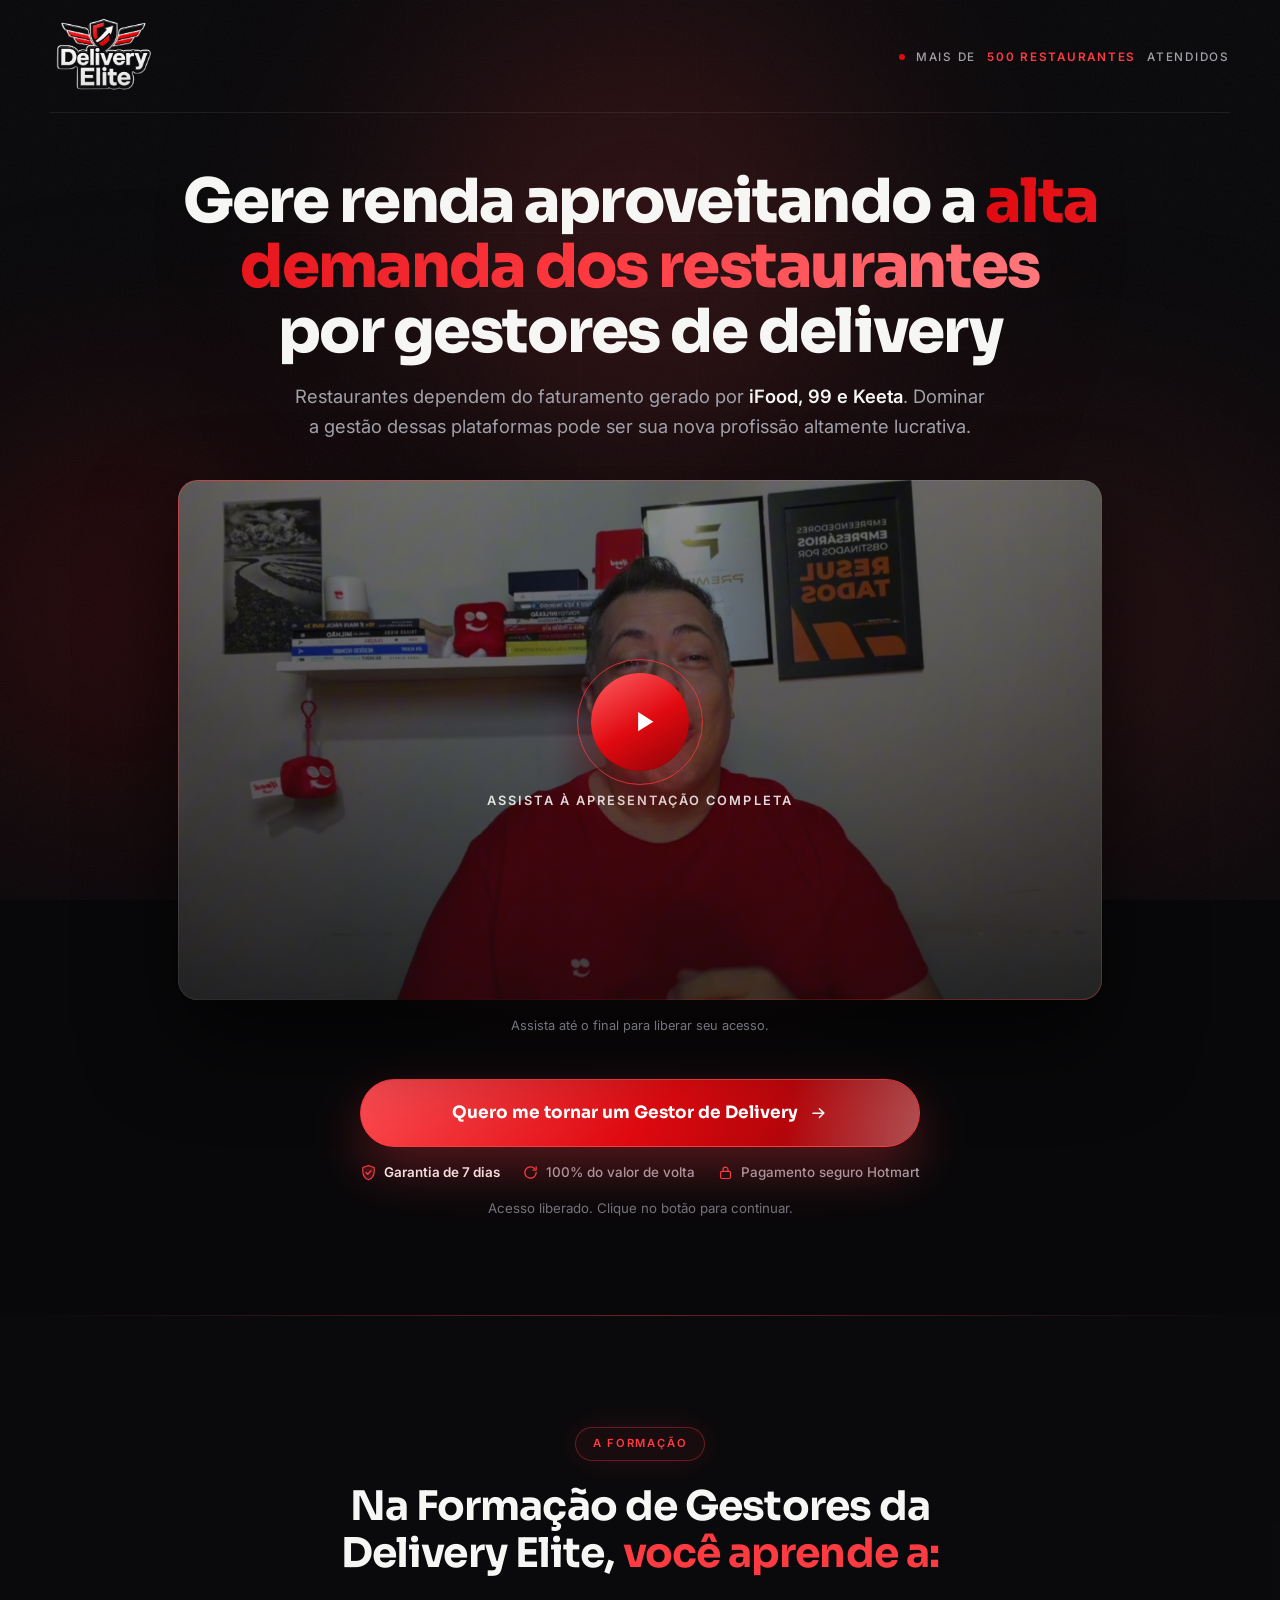
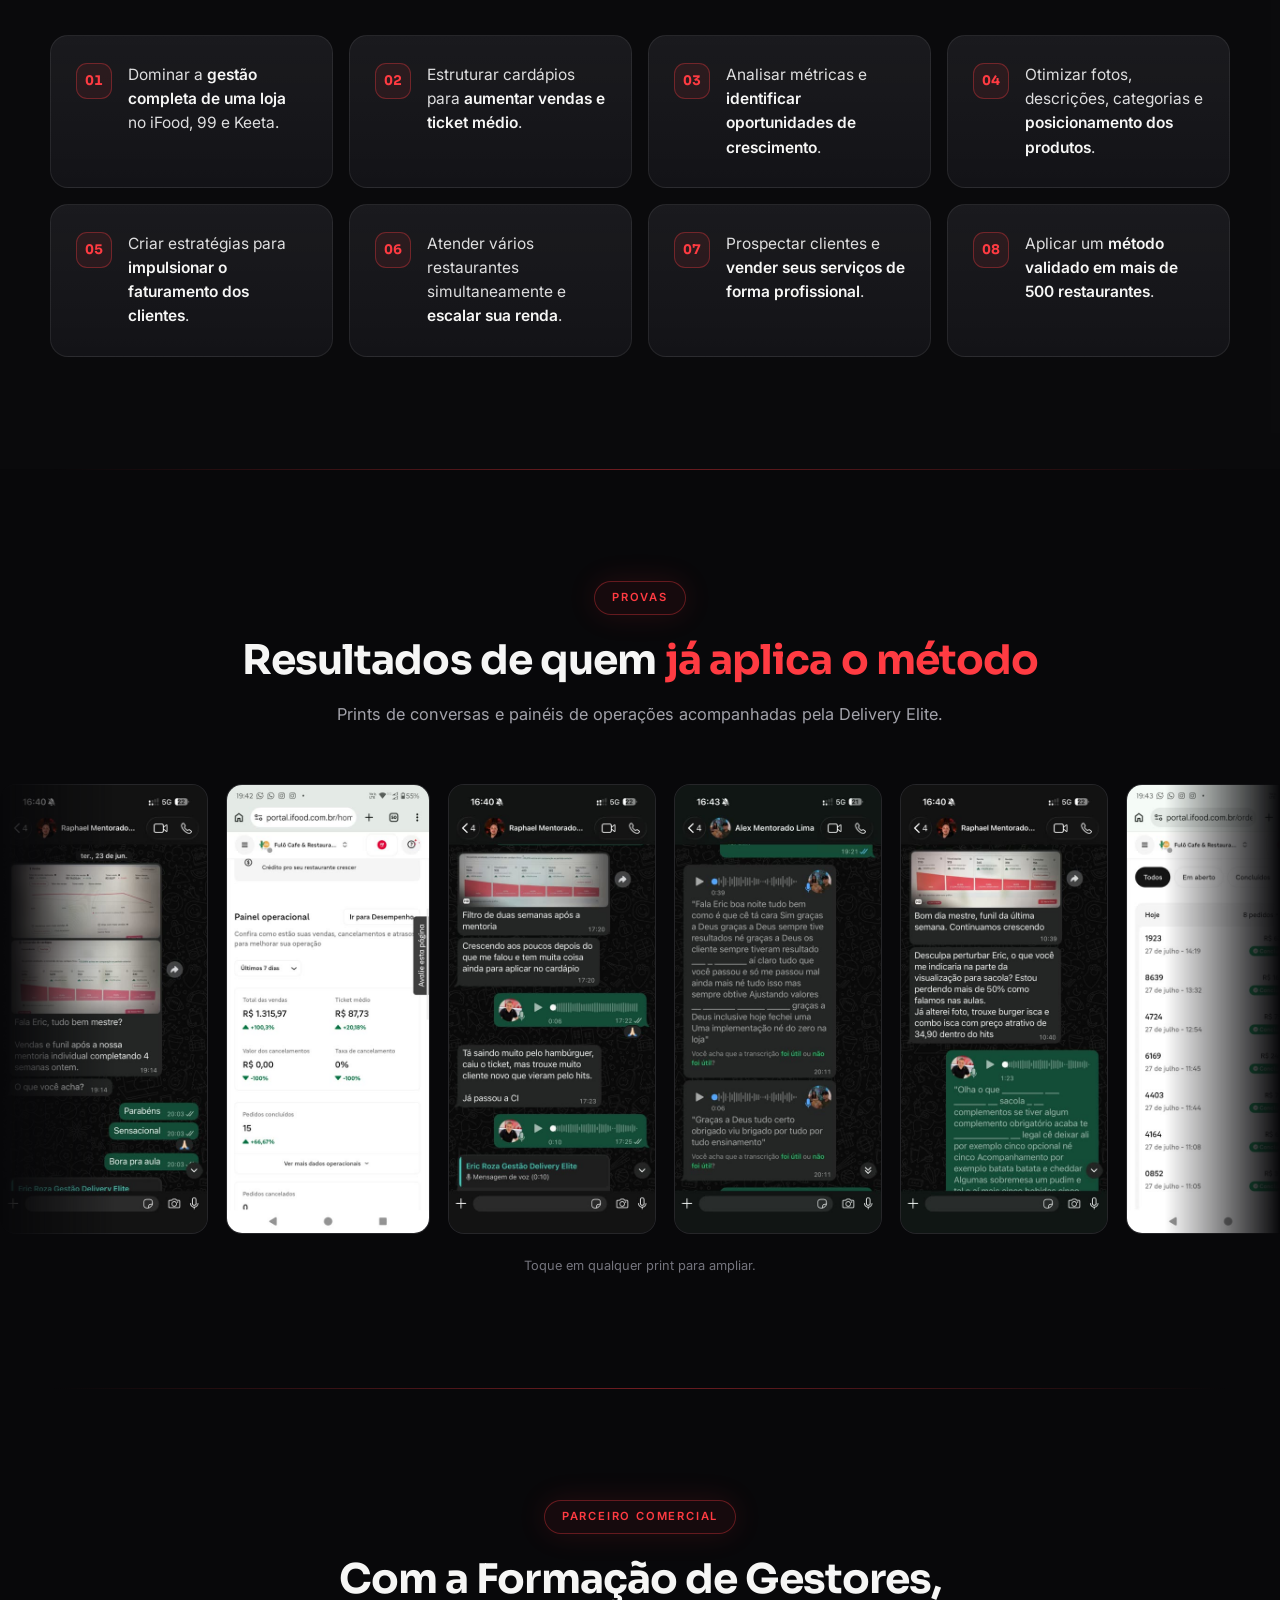
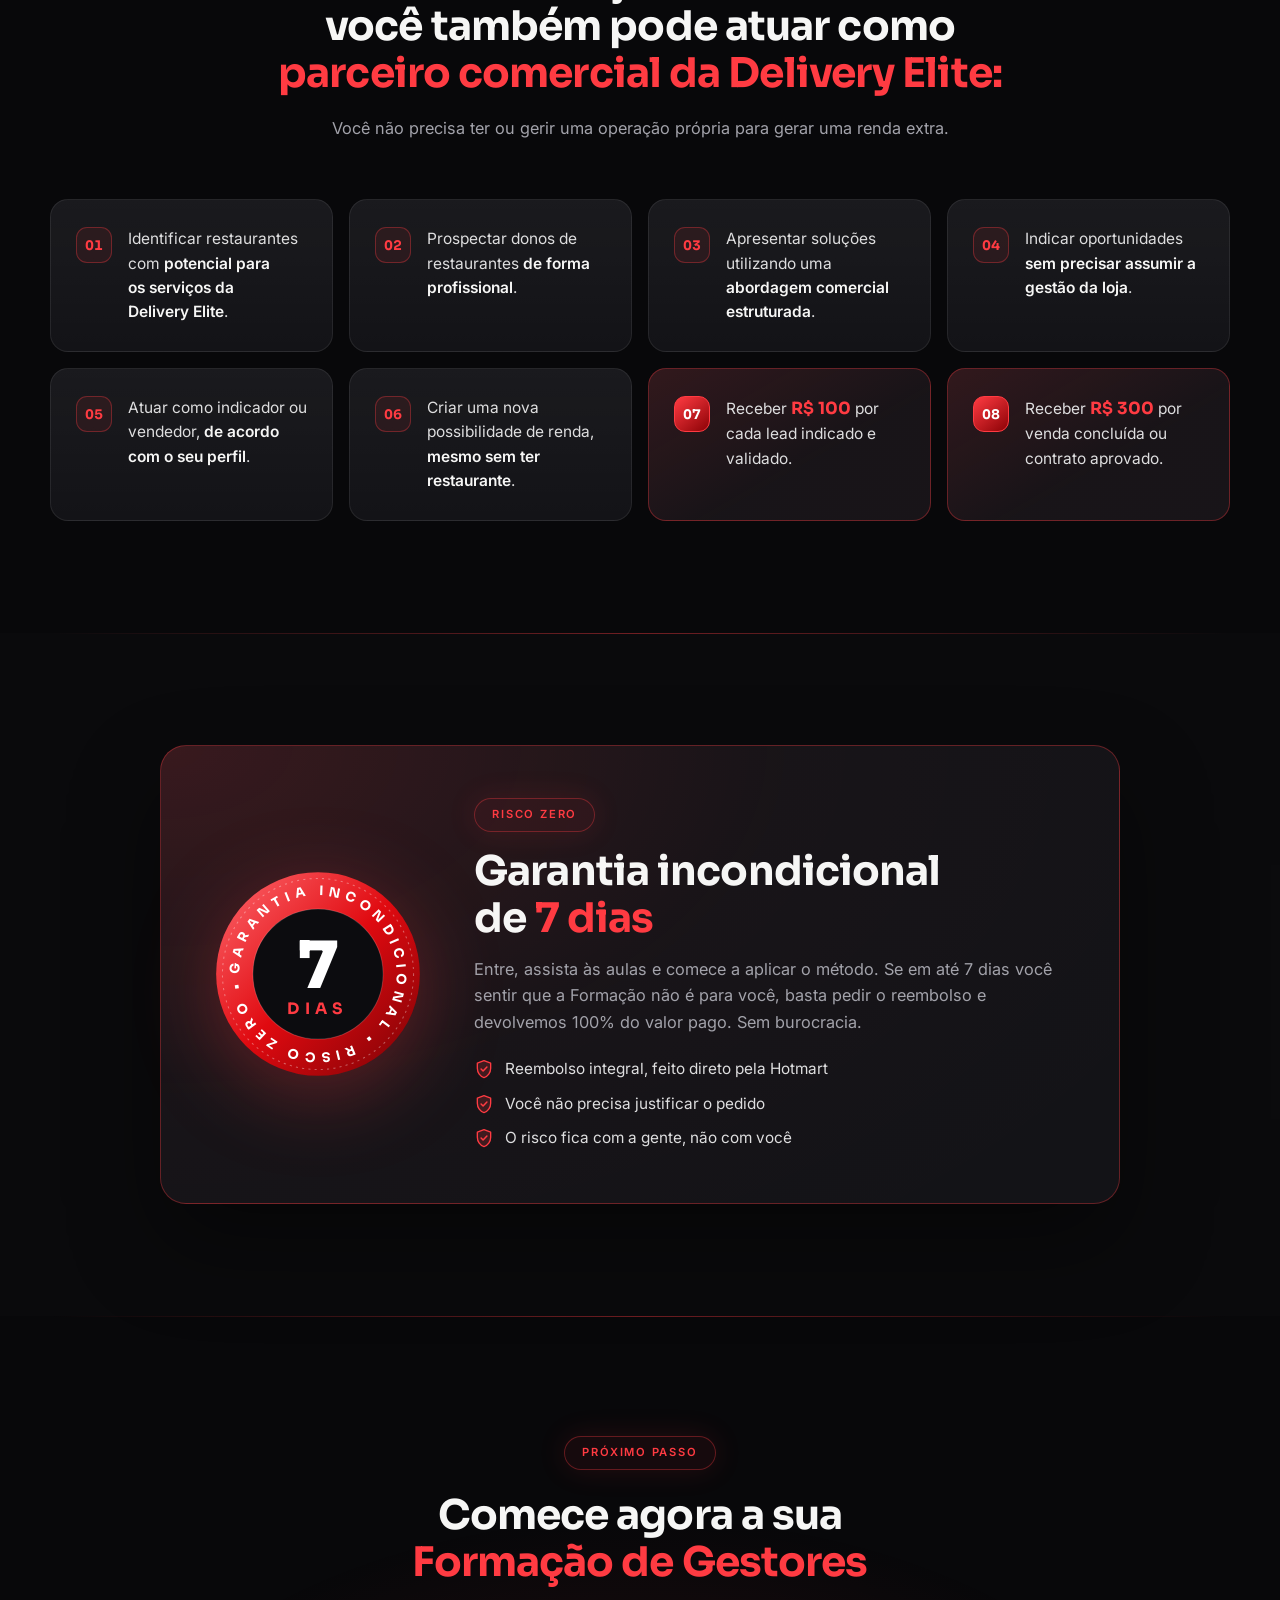
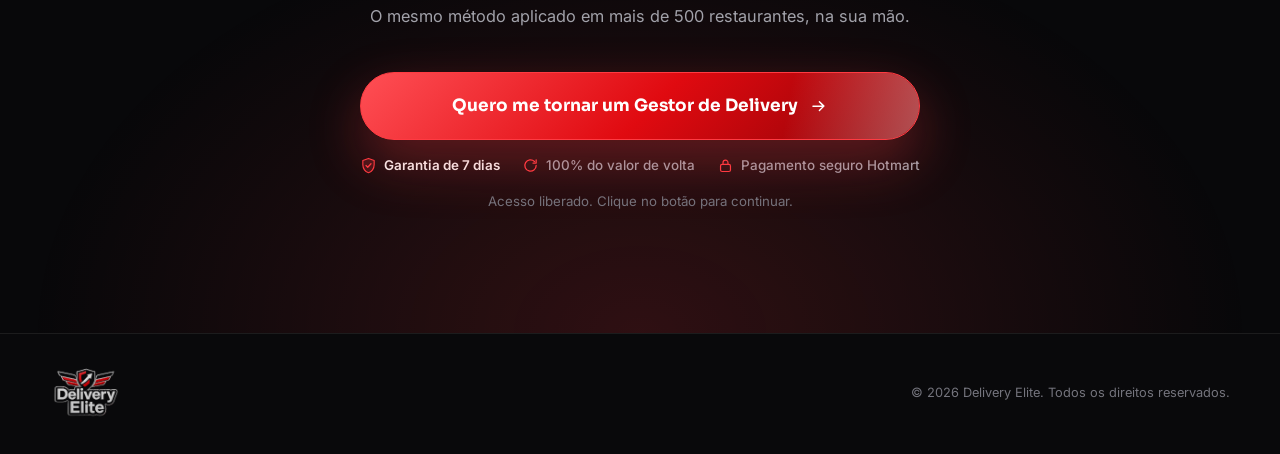
==== commit e98c868d: "Publica garantias e migracao Hotmart nas sete paginas aprovadas" ====
--- a/templates/index.html
+++ b/templates/index.html
@@ -1,22 +1,28 @@
 <!doctype html>
 <html lang="pt-BR">
+
 <head>
   <meta charset="UTF-8">
   <meta name="viewport" content="width=device-width, initial-scale=1.0">
 
   <!-- Google Tag Manager -->
-  <script>(function(w,d,s,l,i){w[l]=w[l]||[];w[l].push({'gtm.start':
-  new Date().getTime(),event:'gtm.js'});var f=d.getElementsByTagName(s)[0],
-  j=d.createElement(s),dl=l!='dataLayer'?'&l='+l:'';j.async=true;j.src=
-  'https://www.googletagmanager.com/gtm.js?id='+i+dl;f.parentNode.insertBefore(j,f);
-  })(window,document,'script','dataLayer','GTM-WG68M2TS');</script>
+  <script>(function (w, d, s, l, i) {
+      w[l] = w[l] || []; w[l].push({
+        'gtm.start':
+          new Date().getTime(), event: 'gtm.js'
+      }); var f = d.getElementsByTagName(s)[0],
+        j = d.createElement(s), dl = l != 'dataLayer' ? '&l=' + l : ''; j.async = true; j.src =
+          'https://www.googletagmanager.com/gtm.js?id=' + i + dl; f.parentNode.insertBefore(j, f);
+    })(window, document, 'script', 'dataLayer', 'GTM-WG68M2TS');</script>
   <!-- End Google Tag Manager -->
 
   <title>Delivery Elite | Formação de Gestores de Delivery — iFood, 99 e Keeta</title>
-  <meta name="description" content="Domine a gestão de lojas de delivery no iFood, 99 e Keeta com o método validado em mais de 500 restaurantes. Torne-se gestor de delivery ou parceiro comercial da Delivery Elite.">
+  <meta name="description"
+    content="Domine a gestão de lojas de delivery no iFood, 99 e Keeta com o método validado em mais de 500 restaurantes. Torne-se gestor de delivery ou parceiro comercial da Delivery Elite.">
 
   <meta property="og:title" content="Gere renda aproveitando a alta demanda dos restaurantes por gestores de delivery">
-  <meta property="og:description" content="Restaurantes dependem do faturamento gerado por iFood, 99 e Keeta. Dominar a gestão dessas plataformas pode ser sua nova profissão altamente lucrativa.">
+  <meta property="og:description"
+    content="Restaurantes dependem do faturamento gerado por iFood, 99 e Keeta. Dominar a gestão dessas plataformas pode ser sua nova profissão altamente lucrativa.">
   <meta property="og:type" content="website">
   <meta property="og:image" content="/static/img/logo.jpeg">
   <meta name="theme-color" content="#08080a">
@@ -27,7 +33,8 @@
 
   <link rel="preconnect" href="https://fonts.googleapis.com">
   <link rel="preconnect" href="https://fonts.gstatic.com" crossorigin>
-  <link rel="stylesheet" href="https://fonts.googleapis.com/css2?family=Sora:wght@500;600;700;800&family=Inter:wght@400;500;600&display=swap">
+  <link rel="stylesheet"
+    href="https://fonts.googleapis.com/css2?family=Sora:wght@500;600;700;800&family=Inter:wght@400;500;600&display=swap">
 
   <script src="/static/tracking.js"></script>
 
@@ -42,7 +49,8 @@
       --text-dim: #74747d;
       /* Vermelho tirado da propria logo (#e00a10 nas asas) */
       --red: #e00a10;
-      --red-bright: #ff3b42;   /* sobre preto, para texto legivel */
+      --red-bright: #ff3b42;
+      /* sobre preto, para texto legivel */
       --red-soft: #ffb0b3;
       --red-deep: #8c0206;
       --line: rgba(255, 255, 255, 0.08);
@@ -54,7 +62,9 @@
       color-scheme: dark;
     }
 
-    * { box-sizing: border-box; }
+    * {
+      box-sizing: border-box;
+    }
 
     html {
       scroll-behavior: smooth;
@@ -72,10 +82,31 @@
       overflow-x: hidden;
     }
 
-    img, svg, video { display: block; max-width: 100%; }
-    a { color: inherit; text-decoration: none; }
-    h1, h2, h3, p, ul, li { margin: 0; padding: 0; }
-    ul { list-style: none; }
+    img,
+    svg,
+    video {
+      display: block;
+      max-width: 100%;
+    }
+
+    a {
+      color: inherit;
+      text-decoration: none;
+    }
+
+    h1,
+    h2,
+    h3,
+    p,
+    ul,
+    li {
+      margin: 0;
+      padding: 0;
+    }
+
+    ul {
+      list-style: none;
+    }
 
     /* ============ CAMADAS DE FUNDO ============ */
     .bg {
@@ -130,16 +161,39 @@
     }
 
     @keyframes drift1 {
-      0%, 100% { transform: translate3d(0, 0, 0) scale(1); }
-      50% { transform: translate3d(-4%, 5%, 0) scale(1.1); }
-    }
+
+      0%,
+      100% {
+        transform: translate3d(0, 0, 0) scale(1);
+      }
+
+      50% {
+        transform: translate3d(-4%, 5%, 0) scale(1.1);
+      }
+    }
+
     @keyframes drift2 {
-      0%, 100% { transform: translate3d(0, 0, 0) scale(1); }
-      50% { transform: translate3d(7%, -6%, 0) scale(1.12); }
-    }
+
+      0%,
+      100% {
+        transform: translate3d(0, 0, 0) scale(1);
+      }
+
+      50% {
+        transform: translate3d(7%, -6%, 0) scale(1.12);
+      }
+    }
+
     @keyframes drift3 {
-      0%, 100% { transform: translate3d(0, 0, 0) scale(1.06); }
-      50% { transform: translate3d(-6%, -4%, 0) scale(1); }
+
+      0%,
+      100% {
+        transform: translate3d(0, 0, 0) scale(1.06);
+      }
+
+      50% {
+        transform: translate3d(-6%, -4%, 0) scale(1);
+      }
     }
 
     /* Grid tecnico sutil */
@@ -165,11 +219,27 @@
     }
 
     @keyframes grain {
-      0%, 100% { transform: translate(0, 0); }
-      20% { transform: translate(-3%, 2%); }
-      40% { transform: translate(2%, -3%); }
-      60% { transform: translate(-2%, -2%); }
-      80% { transform: translate(3%, 1%); }
+
+      0%,
+      100% {
+        transform: translate(0, 0);
+      }
+
+      20% {
+        transform: translate(-3%, 2%);
+      }
+
+      40% {
+        transform: translate(2%, -3%);
+      }
+
+      60% {
+        transform: translate(-2%, -2%);
+      }
+
+      80% {
+        transform: translate(3%, 1%);
+      }
     }
 
     .container {
@@ -202,7 +272,9 @@
       transition: opacity 260ms ease;
     }
 
-    .brand:hover { opacity: 0.86; }
+    .brand:hover {
+      opacity: 0.86;
+    }
 
     .brand img {
       height: clamp(58px, 7.2vw, 78px);
@@ -259,7 +331,8 @@
       text-wrap: balance;
     }
 
-    h1 em, h2 em {
+    h1 em,
+    h2 em {
       font-style: normal;
       color: var(--red-bright);
     }
@@ -284,7 +357,10 @@
       text-wrap: pretty;
     }
 
-    .hero-sub strong { color: var(--text); font-weight: 600; }
+    .hero-sub strong {
+      color: var(--text);
+      font-weight: 600;
+    }
 
     /* ============ PLAYER ============ */
     .player-wrap {
@@ -307,7 +383,9 @@
       pointer-events: none;
     }
 
-    .player-wrap:has(.player.is-playing)::before { opacity: 1; }
+    .player-wrap:has(.player.is-playing)::before {
+      opacity: 1;
+    }
 
     .player {
       position: relative;
@@ -329,8 +407,8 @@
       padding: 1px;
       border-radius: inherit;
       background: linear-gradient(150deg,
-        rgba(255, 59, 66, 0.65), rgba(255, 255, 255, 0.1) 38%,
-        transparent 62%, rgba(255, 59, 66, 0.35));
+          rgba(255, 59, 66, 0.65), rgba(255, 255, 255, 0.1) 38%,
+          transparent 62%, rgba(255, 59, 66, 0.35));
       -webkit-mask: linear-gradient(#000 0 0) content-box, linear-gradient(#000 0 0);
       mask: linear-gradient(#000 0 0) content-box, linear-gradient(#000 0 0);
       -webkit-mask-composite: xor;
@@ -338,7 +416,9 @@
       pointer-events: none;
     }
 
-    .player.is-playing { box-shadow: var(--shadow), 0 0 70px rgba(255, 59, 66, 0.16); }
+    .player.is-playing {
+      box-shadow: var(--shadow), 0 0 70px rgba(255, 59, 66, 0.16);
+    }
 
     .player video {
       width: 100%;
@@ -366,7 +446,10 @@
       transition: opacity 320ms ease, visibility 320ms ease;
     }
 
-    .player.is-started .player-overlay { opacity: 0; visibility: hidden; }
+    .player.is-started .player-overlay {
+      opacity: 0;
+      visibility: hidden;
+    }
 
     .play-orb {
       position: relative;
@@ -390,11 +473,20 @@
       animation: ripple 3s ease-out infinite;
     }
 
-    .play-orb::after { animation-delay: 1.5s; }
+    .play-orb::after {
+      animation-delay: 1.5s;
+    }
 
     @keyframes ripple {
-      0% { transform: scale(0.9); opacity: 0.8; }
-      100% { transform: scale(1.42); opacity: 0; }
+      0% {
+        transform: scale(0.9);
+        opacity: 0.8;
+      }
+
+      100% {
+        transform: scale(1.42);
+        opacity: 0;
+      }
     }
 
     .play-orb svg {
@@ -430,7 +522,10 @@
       transition: opacity 260ms ease, visibility 260ms ease;
     }
 
-    .player.is-started .controls { opacity: 1; visibility: visible; }
+    .player.is-started .controls {
+      opacity: 1;
+      visibility: visible;
+    }
 
     /* Barra indicativa: sem interacao, nao permite arrastar */
     .progress {
@@ -453,7 +548,11 @@
       transition: width 220ms linear;
     }
 
-    .controls-row { display: flex; align-items: center; gap: 12px; }
+    .controls-row {
+      display: flex;
+      align-items: center;
+      gap: 12px;
+    }
 
     .ctrl {
       display: grid;
@@ -476,12 +575,32 @@
       transform: translateY(-2px);
     }
 
-    .ctrl svg { width: 16px; height: 16px; fill: currentColor; }
-    .ctrl .icon-pause, .player.is-playing .ctrl .icon-play { display: none; }
-    .player.is-playing .ctrl .icon-pause { display: block; }
-    .ctrl .icon-muted { display: none; }
-    .player.is-muted .ctrl .icon-muted { display: block; }
-    .player.is-muted .ctrl .icon-sound { display: none; }
+    .ctrl svg {
+      width: 16px;
+      height: 16px;
+      fill: currentColor;
+    }
+
+    .ctrl .icon-pause,
+    .player.is-playing .ctrl .icon-play {
+      display: none;
+    }
+
+    .player.is-playing .ctrl .icon-pause {
+      display: block;
+    }
+
+    .ctrl .icon-muted {
+      display: none;
+    }
+
+    .player.is-muted .ctrl .icon-muted {
+      display: block;
+    }
+
+    .player.is-muted .ctrl .icon-sound {
+      display: none;
+    }
 
     .volume {
       width: 92px;
@@ -558,7 +677,7 @@
       text-align: center;
       cursor: not-allowed;
       transition: background 300ms ease, color 300ms ease, box-shadow 300ms ease,
-                  transform 260ms var(--ease), border-color 300ms ease;
+        transform 260ms var(--ease), border-color 300ms ease;
     }
 
     .cta[data-state="locked"] {
@@ -568,7 +687,9 @@
     }
 
     .cta[data-state="locked"] .cta-open,
-    .cta[data-state="locked"] .ico-go { display: none; }
+    .cta[data-state="locked"] .ico-go {
+      display: none;
+    }
 
     .cta[data-state="unlocked"] {
       background: linear-gradient(135deg, #ff4f55, var(--red) 52%, var(--red-deep));
@@ -585,15 +706,22 @@
       position: absolute;
       inset: 0;
       background: linear-gradient(100deg, transparent 32%,
-        rgba(255, 255, 255, 0.55) 50%, transparent 68%);
+          rgba(255, 255, 255, 0.55) 50%, transparent 68%);
       background-size: 240% 100%;
       animation: sweep 3.6s ease-in-out infinite;
       pointer-events: none;
     }
 
     @keyframes sweep {
-      0%, 100% { background-position: 160% 0; }
-      55% { background-position: -60% 0; }
+
+      0%,
+      100% {
+        background-position: 160% 0;
+      }
+
+      55% {
+        background-position: -60% 0;
+      }
     }
 
     .cta[data-state="unlocked"]:hover {
@@ -603,18 +731,41 @@
     }
 
     .cta[data-state="unlocked"] .cta-locked,
-    .cta[data-state="unlocked"] .ico-lock { display: none; }
-
-    .cta .ico-go { transition: transform 240ms var(--ease); }
-    .cta[data-state="unlocked"]:hover .ico-go { transform: translateX(5px); }
+    .cta[data-state="unlocked"] .ico-lock {
+      display: none;
+    }
+
+    .cta .ico-go {
+      transition: transform 240ms var(--ease);
+    }
+
+    .cta[data-state="unlocked"]:hover .ico-go {
+      transform: translateX(5px);
+    }
 
     @keyframes breathe {
-      0%, 100% { box-shadow: 0 22px 54px rgba(255, 59, 66, 0.32); }
-      50% { box-shadow: 0 22px 54px rgba(255, 59, 66, 0.32), 0 0 0 14px rgba(255, 59, 66, 0.06); }
-    }
-
-    .cta svg { width: 18px; height: 18px; flex: 0 0 auto; fill: currentColor; }
-    .cta span { position: relative; z-index: 1; }
+
+      0%,
+      100% {
+        box-shadow: 0 22px 54px rgba(255, 59, 66, 0.32);
+      }
+
+      50% {
+        box-shadow: 0 22px 54px rgba(255, 59, 66, 0.32), 0 0 0 14px rgba(255, 59, 66, 0.06);
+      }
+    }
+
+    .cta svg {
+      width: 18px;
+      height: 18px;
+      flex: 0 0 auto;
+      fill: currentColor;
+    }
+
+    .cta span {
+      position: relative;
+      z-index: 1;
+    }
 
     .cta-hint {
       min-height: 20px;
@@ -623,7 +774,10 @@
       text-align: center;
     }
 
-    .cta-hint b { color: var(--red-bright); font-variant-numeric: tabular-nums; }
+    .cta-hint b {
+      color: var(--red-bright);
+      font-variant-numeric: tabular-nums;
+    }
 
     /* ============ SECOES ============ */
     .section {
@@ -642,10 +796,12 @@
       height: 1px;
       transform: translateX(-50%);
       background: linear-gradient(90deg, transparent,
-        rgba(255, 59, 66, 0.42) 50%, transparent);
-    }
-
-    .section-raised { background: rgba(255, 255, 255, 0.012); }
+          rgba(255, 59, 66, 0.42) 50%, transparent);
+    }
+
+    .section-raised {
+      background: rgba(255, 255, 255, 0.012);
+    }
 
     .section-head {
       max-width: 840px;
@@ -704,10 +860,10 @@
       border: 1px solid var(--line);
       border-radius: 18px;
       background:
-        linear-gradient(180deg, rgba(255, 255, 255, 0.032), rgba(255, 255, 255, 0)) ,
+        linear-gradient(180deg, rgba(255, 255, 255, 0.032), rgba(255, 255, 255, 0)),
         var(--ink-3);
       transition: transform 420ms var(--ease), border-color 380ms ease,
-                  box-shadow 420ms ease;
+        box-shadow 420ms ease;
     }
 
     /* Luz que segue o cursor dentro do card */
@@ -717,7 +873,7 @@
       inset: 0;
       border-radius: inherit;
       background: radial-gradient(340px circle at var(--mx, 50%) var(--my, 0%),
-        rgba(255, 59, 66, 0.13), transparent 62%);
+          rgba(255, 59, 66, 0.13), transparent 62%);
       opacity: 0;
       transition: opacity 380ms ease;
       pointer-events: none;
@@ -731,7 +887,7 @@
       padding: 1px;
       border-radius: inherit;
       background: linear-gradient(140deg, rgba(255, 59, 66, 0.6),
-        rgba(255, 59, 66, 0.08) 46%, transparent 72%);
+          rgba(255, 59, 66, 0.08) 46%, transparent 72%);
       -webkit-mask: linear-gradient(#000 0 0) content-box, linear-gradient(#000 0 0);
       mask: linear-gradient(#000 0 0) content-box, linear-gradient(#000 0 0);
       -webkit-mask-composite: xor;
@@ -748,7 +904,9 @@
     }
 
     .card:hover::after,
-    .card:hover::before { opacity: 1; }
+    .card:hover::before {
+      opacity: 1;
+    }
 
     .card-num {
       position: relative;
@@ -766,7 +924,7 @@
       font-weight: 700;
       font-variant-numeric: tabular-nums;
       transition: transform 420ms var(--ease), background 380ms ease,
-                  color 380ms ease, box-shadow 380ms ease;
+        color 380ms ease, box-shadow 380ms ease;
     }
 
     .card:hover .card-num {
@@ -785,7 +943,10 @@
       text-wrap: pretty;
     }
 
-    .card p b { color: var(--text); font-weight: 600; }
+    .card p b {
+      color: var(--text);
+      font-weight: 600;
+    }
 
     /* Cards de comissao: ja nascem destacados */
     .card-money {
@@ -817,9 +978,9 @@
       overflow: hidden;
       /* Degrade nas bordas: os cards nascem e somem no escuro */
       -webkit-mask-image: linear-gradient(90deg, transparent 0, #000 var(--fade),
-        #000 calc(100% - var(--fade)), transparent 100%);
+          #000 calc(100% - var(--fade)), transparent 100%);
       mask-image: linear-gradient(90deg, transparent 0, #000 var(--fade),
-        #000 calc(100% - var(--fade)), transparent 100%);
+          #000 calc(100% - var(--fade)), transparent 100%);
     }
 
     .proof-track {
@@ -831,13 +992,20 @@
 
     /* Para ao passar o mouse ou ao focar por teclado */
     .proof-strip:hover .proof-track,
-    .proof-strip:focus-within .proof-track { animation-play-state: paused; }
+    .proof-strip:focus-within .proof-track {
+      animation-play-state: paused;
+    }
 
     /* -50% cai exatamente no inicio da copia porque a folga esta no
        margin-right de cada card, e nao em gap (gap nao entra apos o ultimo). */
     @keyframes marquee {
-      from { transform: translate3d(0, 0, 0); }
-      to { transform: translate3d(-50%, 0, 0); }
+      from {
+        transform: translate3d(0, 0, 0);
+      }
+
+      to {
+        transform: translate3d(-50%, 0, 0);
+      }
     }
 
     .proof-card {
@@ -851,7 +1019,7 @@
       background: var(--ink-3);
       cursor: zoom-in;
       transition: transform 380ms var(--ease), border-color 380ms ease,
-                  box-shadow 380ms ease;
+        box-shadow 380ms ease;
     }
 
     .proof-card img {
@@ -887,7 +1055,9 @@
       -webkit-backdrop-filter: blur(10px);
     }
 
-    .lightbox[hidden] { display: none; }
+    .lightbox[hidden] {
+      display: none;
+    }
 
     .lightbox img {
       max-width: min(430px, 92vw);
@@ -935,11 +1105,13 @@
       position: absolute;
       inset: 0;
       background: radial-gradient(ellipse 70% 100% at 50% 100%,
-        rgba(255, 59, 66, 0.16), transparent 68%);
+          rgba(255, 59, 66, 0.16), transparent 68%);
       pointer-events: none;
     }
 
-    .final .container { max-width: 780px; }
+    .final .container {
+      max-width: 780px;
+    }
 
     /* ============ FOOTER ============ */
     footer {
@@ -973,59 +1145,233 @@
       transition: opacity 680ms var(--ease), transform 680ms var(--ease);
     }
 
-    .reveal.is-in { opacity: 1; transform: none; }
+    .reveal.is-in {
+      opacity: 1;
+      transform: none;
+    }
 
     /* ============ RESPONSIVO ============ */
     @media (max-width: 860px) {
+
       /* Sem espaco para a linha de prova: a logo ocupa a masthead inteira */
-      .masthead-proof { display: none; }
-      .masthead-inner { justify-content: center; min-height: 92px; }
+      .masthead-proof {
+        display: none;
+      }
+
+      .masthead-inner {
+        justify-content: center;
+        min-height: 92px;
+      }
     }
 
     @media (max-width: 760px) {
-      .container { width: calc(100% - 32px); }
-      .player { border-radius: 16px; }
-      .controls { padding: 24px 13px 12px; }
-      .volume { width: 66px; }
-      .card { padding: 23px 21px; gap: 14px; }
-      .cta { min-height: 64px; padding: 13px 22px; }
-      .bg-aurora span { filter: blur(64px); }
+      .container {
+        width: calc(100% - 32px);
+      }
+
+      .player {
+        border-radius: 16px;
+      }
+
+      .controls {
+        padding: 24px 13px 12px;
+      }
+
+      .volume {
+        width: 66px;
+      }
+
+      .card {
+        padding: 23px 21px;
+        gap: 14px;
+      }
+
+      .cta {
+        min-height: 64px;
+        padding: 13px 22px;
+      }
+
+      .bg-aurora span {
+        filter: blur(64px);
+      }
     }
 
     @media (max-width: 420px) {
-      .volume { display: none; }
+      .volume {
+        display: none;
+      }
     }
 
     /* Sem cursor fino nao ha spotlight: evita hover "grudado" no toque */
     @media (hover: none) {
-      .card:hover { transform: none; }
-      .card:hover::after { opacity: 0; }
+      .card:hover {
+        transform: none;
+      }
+
+      .card:hover::after {
+        opacity: 0;
+      }
     }
 
     @media (prefers-reduced-motion: reduce) {
-      html { scroll-behavior: auto; }
-      *, *::before, *::after {
+      html {
+        scroll-behavior: auto;
+      }
+
+      *,
+      *::before,
+      *::after {
         animation: none !important;
         transition-duration: 0.01ms !important;
       }
-      .reveal { opacity: 1; transform: none; }
+
+      .reveal {
+        opacity: 1;
+        transform: none;
+      }
 
       /* Sem a animacao o carrossel congelaria: vira rolagem manual */
-      .proof-strip { overflow-x: auto; }
-      .proof-track { width: auto; }
+      .proof-strip {
+        overflow-x: auto;
+      }
+
+      .proof-track {
+        width: auto;
+      }
     }
 
     :focus-visible {
       outline: 2px solid var(--red-bright);
       outline-offset: 3px;
     }
+    /* ============ GARANTIA 7 DIAS ============ */
+    .seal {
+      width: 100%;
+      height: auto;
+      overflow: visible;
+      filter: drop-shadow(0 18px 40px rgba(255, 59, 66, 0.3));
+    }
+
+    /* Texto do anel gira devagar; o "7" fica parado */
+    .seal-ring {
+      transform-origin: 100px 100px;
+      animation: seal-spin 40s linear infinite;
+    }
+
+    @keyframes seal-spin {
+      to {
+        transform: rotate(360deg);
+      }
+    }
+
+    .guarantee {
+      position: relative;
+      z-index: 1;
+      display: grid;
+      grid-template-columns: 210px 1fr;
+      align-items: center;
+      gap: clamp(28px, 4vw, 56px);
+      max-width: 960px;
+      margin: 0 auto;
+      padding: clamp(28px, 4.4vw, 52px);
+      border: 1px solid var(--line-strong);
+      border-radius: 26px;
+      background:
+        radial-gradient(120% 140% at 0% 0%, rgba(255, 59, 66, 0.16), rgba(255, 59, 66, 0.02) 55%, transparent),
+        var(--ink-3);
+      box-shadow: 0 40px 90px rgba(0, 0, 0, 0.45);
+    }
+
+    .guarantee h2 {
+      margin-top: 16px;
+    }
+
+    .guarantee .section-lead {
+      max-width: none;
+      margin: 14px 0 0;
+    }
+
+    .g-points {
+      display: grid;
+      gap: 10px;
+      margin-top: 22px;
+    }
+
+    .g-points li {
+      display: flex;
+      align-items: center;
+      gap: 11px;
+      color: #dededf;
+      font-size: 0.96rem;
+    }
+
+    .g-points svg,
+    .trust svg {
+      flex: 0 0 auto;
+      color: var(--red-bright);
+    }
+
+    .g-points svg {
+      width: 20px;
+      height: 20px;
+    }
+
+    /* Selos de confianca logo abaixo dos botoes de compra */
+    .trust {
+      display: flex;
+      flex-wrap: wrap;
+      justify-content: center;
+      gap: 8px 22px;
+      color: var(--text-soft);
+      font-size: 0.84rem;
+      font-weight: 500;
+    }
+
+    .trust li {
+      display: inline-flex;
+      align-items: center;
+      gap: 7px;
+    }
+
+    .trust li:first-child {
+      color: var(--text);
+      font-weight: 600;
+    }
+
+    .trust svg {
+      width: 17px;
+      height: 17px;
+    }
+
+    @media (max-width: 760px) {
+      .guarantee {
+        grid-template-columns: 1fr;
+        gap: 22px;
+        text-align: center;
+      }
+
+      .guarantee .seal-box {
+        width: 160px;
+        margin: 0 auto;
+      }
+
+      .g-points {
+        width: fit-content;
+        margin-inline: auto;
+        text-align: left;
+      }
+
+      .g-points li {
+        font-size: 0.92rem;
+      }
+    }
   </style>
 </head>
 
 <body>
   <!-- Google Tag Manager (noscript) -->
-  <noscript><iframe src="https://www.googletagmanager.com/ns.html?id=GTM-WG68M2TS"
-  height="0" width="0" style="display:none;visibility:hidden"></iframe></noscript>
+  <noscript><iframe src="https://www.googletagmanager.com/ns.html?id=GTM-WG68M2TS" height="0" width="0"
+      style="display:none;visibility:hidden"></iframe></noscript>
   <!-- End Google Tag Manager (noscript) -->
 
   <div class="bg" aria-hidden="true">
@@ -1066,14 +1412,8 @@
 
         <div class="player-wrap">
           <div class="player" id="player">
-            <video
-              id="vsl"
-              playsinline
-              preload="metadata"
-              poster="/static/video/vsl-poster.jpg"
-              controlslist="nodownload noplaybackrate noremoteplayback"
-              disablepictureinpicture
-              disableremoteplayback
+            <video id="vsl" playsinline preload="metadata" poster="/static/video/vsl-poster.jpg"
+              controlslist="nodownload noplaybackrate noremoteplayback" disablepictureinpicture disableremoteplayback
               oncontextmenu="return false;">
               <!-- Mobile recebe a versao leve (720p / 31MB); desktop a 1080p. -->
               <!-- Uma fonte so, 720p: o player tem no maximo 950px de largura,
@@ -1084,27 +1424,39 @@
 
             <button class="player-overlay" id="overlay" type="button" aria-label="Assistir à apresentação">
               <span class="play-orb" aria-hidden="true">
-                <svg viewBox="0 0 24 24"><path d="M8 5v14l11-7z"/></svg>
+                <svg viewBox="0 0 24 24">
+                  <path d="M8 5v14l11-7z" />
+                </svg>
               </span>
               <span class="overlay-label">Assista à apresentação completa</span>
             </button>
 
             <div class="controls">
-              <div class="progress" role="progressbar" aria-label="Progresso do vídeo"
-                   aria-valuemin="0" aria-valuemax="100" aria-valuenow="0" id="progressBar">
+              <div class="progress" role="progressbar" aria-label="Progresso do vídeo" aria-valuemin="0"
+                aria-valuemax="100" aria-valuenow="0" id="progressBar">
                 <span class="progress-fill" id="progressFill"></span>
               </div>
               <div class="controls-row">
                 <button class="ctrl" id="btnPlay" type="button" aria-label="Reproduzir ou pausar">
-                  <svg class="icon-play" viewBox="0 0 24 24"><path d="M8 5v14l11-7z"/></svg>
-                  <svg class="icon-pause" viewBox="0 0 24 24"><path d="M6 5h4v14H6zm8 0h4v14h-4z"/></svg>
+                  <svg class="icon-play" viewBox="0 0 24 24">
+                    <path d="M8 5v14l11-7z" />
+                  </svg>
+                  <svg class="icon-pause" viewBox="0 0 24 24">
+                    <path d="M6 5h4v14H6zm8 0h4v14h-4z" />
+                  </svg>
                 </button>
                 <button class="ctrl" id="btnMute" type="button" aria-label="Ativar ou desativar o som">
-                  <svg class="icon-sound" viewBox="0 0 24 24"><path d="M3 10v4h4l5 5V5L7 10H3zm13.5 2a4.5 4.5 0 0 0-2.5-4v8a4.5 4.5 0 0 0 2.5-4zM14 3v2a7 7 0 0 1 0 14v2a9 9 0 0 0 0-18z"/></svg>
-                  <svg class="icon-muted" viewBox="0 0 24 24"><path d="M3 10v4h4l5 5V5L7 10H3zm18.5 1.5-1.4-1.4-2.1 2.1-2.1-2.1-1.4 1.4 2.1 2.1-2.1 2.1 1.4 1.4 2.1-2.1 2.1 2.1 1.4-1.4-2.1-2.1 2.1-2.1z"/></svg>
+                  <svg class="icon-sound" viewBox="0 0 24 24">
+                    <path
+                      d="M3 10v4h4l5 5V5L7 10H3zm13.5 2a4.5 4.5 0 0 0-2.5-4v8a4.5 4.5 0 0 0 2.5-4zM14 3v2a7 7 0 0 1 0 14v2a9 9 0 0 0 0-18z" />
+                  </svg>
+                  <svg class="icon-muted" viewBox="0 0 24 24">
+                    <path
+                      d="M3 10v4h4l5 5V5L7 10H3zm18.5 1.5-1.4-1.4-2.1 2.1-2.1-2.1-1.4 1.4 2.1 2.1-2.1 2.1 1.4 1.4 2.1-2.1 2.1 2.1 1.4-1.4-2.1-2.1 2.1-2.1z" />
+                  </svg>
                 </button>
                 <input class="volume" id="volume" type="range" min="0" max="1" step="0.05" value="1"
-                       aria-label="Volume">
+                  aria-label="Volume">
                 <span class="timecode" id="timecode">00:00 / 00:00</span>
               </div>
             </div>
@@ -1114,13 +1466,33 @@
         </div>
 
         <div class="cta-block">
-          <a class="cta js-cta" data-state="locked" href="https://pay.cakto.com.br/f38n2gp_890149"
-             rel="noopener" aria-disabled="true" tabindex="-1">
-            <svg class="ico-lock" aria-hidden="true" viewBox="0 0 24 24"><path d="M12 1a5 5 0 0 0-5 5v3H6a2 2 0 0 0-2 2v9a2 2 0 0 0 2 2h12a2 2 0 0 0 2-2v-9a2 2 0 0 0-2-2h-1V6a5 5 0 0 0-5-5zm-3 8V6a3 3 0 1 1 6 0v3H9z"/></svg>
+          <a class="cta js-cta" data-state="locked" href="https://pay.hotmart.com/A107764518D" rel="noopener"
+            aria-disabled="true" tabindex="-1">
+            <svg class="ico-lock" aria-hidden="true" viewBox="0 0 24 24">
+              <path
+                d="M12 1a5 5 0 0 0-5 5v3H6a2 2 0 0 0-2 2v9a2 2 0 0 0 2 2h12a2 2 0 0 0 2-2v-9a2 2 0 0 0-2-2h-1V6a5 5 0 0 0-5-5zm-3 8V6a3 3 0 1 1 6 0v3H9z" />
+            </svg>
             <span class="cta-locked">Continue assistindo para liberar o acesso</span>
             <span class="cta-open">Quero me tornar um Gestor de Delivery</span>
-            <svg class="ico-go" aria-hidden="true" viewBox="0 0 24 24"><path d="M13.2 5.6a1 1 0 0 0-1.4 1.4L16 11.2H4a1 1 0 1 0 0 2h12l-4.2 4.2a1 1 0 0 0 1.4 1.4l6-6a1 1 0 0 0 0-1.4l-6-5.8z"/></svg>
+            <svg class="ico-go" aria-hidden="true" viewBox="0 0 24 24">
+              <path
+                d="M13.2 5.6a1 1 0 0 0-1.4 1.4L16 11.2H4a1 1 0 1 0 0 2h12l-4.2 4.2a1 1 0 0 0 1.4 1.4l6-6a1 1 0 0 0 0-1.4l-6-5.8z" />
+            </svg>
           </a>
+          <ul class="trust">
+            <li>
+              <svg viewBox="0 0 24 24" aria-hidden="true"><path d="M12 2 4 5v6c0 5.25 3.4 10.1 8 11.3 4.6-1.2 8-6.05 8-11.3V5l-8-3z" fill="currentColor" opacity=".18"/><path d="M12 2 4 5v6c0 5.25 3.4 10.1 8 11.3 4.6-1.2 8-6.05 8-11.3V5l-8-3z" fill="none" stroke="currentColor" stroke-width="1.6" stroke-linejoin="round"/><path d="m8.5 12 2.4 2.4 4.6-4.8" fill="none" stroke="currentColor" stroke-width="1.8" stroke-linecap="round" stroke-linejoin="round"/></svg>
+              Garantia de 7 dias
+            </li>
+            <li>
+              <svg viewBox="0 0 24 24" aria-hidden="true"><path d="M20 12a8 8 0 1 1-2.34-5.66" fill="none" stroke="currentColor" stroke-width="1.8" stroke-linecap="round"/><path d="M20 4v4.5h-4.5" fill="none" stroke="currentColor" stroke-width="1.8" stroke-linecap="round" stroke-linejoin="round"/></svg>
+              100% do valor de volta
+            </li>
+            <li>
+              <svg viewBox="0 0 24 24" aria-hidden="true"><rect x="5" y="10.5" width="14" height="10" rx="2.2" fill="none" stroke="currentColor" stroke-width="1.7"/><path d="M8.5 10.5V8a3.5 3.5 0 0 1 7 0v2.5" fill="none" stroke="currentColor" stroke-width="1.7"/></svg>
+              Pagamento seguro Hotmart
+            </li>
+          </ul>
           <p class="cta-hint js-hint" aria-live="polite"></p>
         </div>
       </div>
@@ -1191,60 +1563,54 @@
         <div class="proof-track">
           <!-- Primeira copia: a que os leitores de tela e o teclado acessam -->
           <button class="proof-card" type="button" data-src="/static/img/prova-1.jpg">
-            <img src="/static/img/prova-1-thumb.jpg" width="440" height="956"
-                 decoding="async" fetchpriority="low"
-                 alt="Conversa no WhatsApp: mentorado envia o painel de vendas e o funil após quatro semanas de mentoria.">
+            <img src="/static/img/prova-1-thumb.jpg" width="440" height="956" decoding="async" fetchpriority="low"
+              alt="Conversa no WhatsApp: mentorado envia o painel de vendas e o funil após quatro semanas do curso.">
           </button>
           <button class="proof-card" type="button" data-src="/static/img/prova-2.jpg">
-            <img src="/static/img/prova-2-thumb.jpg" width="440" height="978"
-                 decoding="async" fetchpriority="low"
-                 alt="Painel operacional do iFood com total de vendas, ticket médio e pedidos concluídos em alta.">
+            <img src="/static/img/prova-2-thumb.jpg" width="440" height="978" decoding="async" fetchpriority="low"
+              alt="Painel operacional do iFood com total de vendas, ticket médio e pedidos concluídos em alta.">
           </button>
           <button class="proof-card" type="button" data-src="/static/img/prova-3.jpg">
-            <img src="/static/img/prova-3-thumb.jpg" width="440" height="956"
-                 decoding="async" fetchpriority="low"
-                 alt="Conversa no WhatsApp: funil das duas semanas seguintes à mentoria, com crescimento.">
+            <img src="/static/img/prova-3-thumb.jpg" width="440" height="956" decoding="async" fetchpriority="low"
+              alt="Conversa no WhatsApp: funil das duas semanas seguintes ao curso, com crescimento.">
           </button>
           <button class="proof-card" type="button" data-src="/static/img/prova-4.jpg">
-            <img src="/static/img/prova-4-thumb.jpg" width="440" height="956"
-                 decoding="async" fetchpriority="low"
-                 alt="Conversa no WhatsApp: mentorado agradece em áudio e relata implementação fechada.">
+            <img src="/static/img/prova-4-thumb.jpg" width="440" height="956" decoding="async" fetchpriority="low"
+              alt="Conversa no WhatsApp: mentorado agradece em áudio e relata implementação fechada.">
           </button>
           <button class="proof-card" type="button" data-src="/static/img/prova-5.jpg">
-            <img src="/static/img/prova-5-thumb.jpg" width="440" height="956"
-                 decoding="async" fetchpriority="low"
-                 alt="Conversa no WhatsApp: mentorado mostra o funil da semana e pergunta sobre conversão para sacola.">
+            <img src="/static/img/prova-5-thumb.jpg" width="440" height="956" decoding="async" fetchpriority="low"
+              alt="Conversa no WhatsApp: mentorado mostra o funil da semana e pergunta sobre conversão para sacola.">
           </button>
           <button class="proof-card" type="button" data-src="/static/img/prova-6.jpg">
-            <img src="/static/img/prova-6-thumb.jpg" width="440" height="978"
-                 decoding="async" fetchpriority="low"
-                 alt="Lista de pedidos do portal do iFood com os pedidos concluídos do dia.">
+            <img src="/static/img/prova-6-thumb.jpg" width="440" height="978" decoding="async" fetchpriority="low"
+              alt="Lista de pedidos do portal do iFood com os pedidos concluídos do dia.">
           </button>
 
           <!-- Segunda copia: so para o loop visual, fora da navegacao -->
           <button class="proof-card" type="button" tabindex="-1" aria-hidden="true" data-src="/static/img/prova-1.jpg">
-            <img src="/static/img/prova-1-thumb.jpg" width="440" height="956"
-                 decoding="async" fetchpriority="low" alt="">
+            <img src="/static/img/prova-1-thumb.jpg" width="440" height="956" decoding="async" fetchpriority="low"
+              alt="">
           </button>
           <button class="proof-card" type="button" tabindex="-1" aria-hidden="true" data-src="/static/img/prova-2.jpg">
-            <img src="/static/img/prova-2-thumb.jpg" width="440" height="978"
-                 decoding="async" fetchpriority="low" alt="">
+            <img src="/static/img/prova-2-thumb.jpg" width="440" height="978" decoding="async" fetchpriority="low"
+              alt="">
           </button>
           <button class="proof-card" type="button" tabindex="-1" aria-hidden="true" data-src="/static/img/prova-3.jpg">
-            <img src="/static/img/prova-3-thumb.jpg" width="440" height="956"
-                 decoding="async" fetchpriority="low" alt="">
+            <img src="/static/img/prova-3-thumb.jpg" width="440" height="956" decoding="async" fetchpriority="low"
+              alt="">
           </button>
           <button class="proof-card" type="button" tabindex="-1" aria-hidden="true" data-src="/static/img/prova-4.jpg">
-            <img src="/static/img/prova-4-thumb.jpg" width="440" height="956"
-                 decoding="async" fetchpriority="low" alt="">
+            <img src="/static/img/prova-4-thumb.jpg" width="440" height="956" decoding="async" fetchpriority="low"
+              alt="">
           </button>
           <button class="proof-card" type="button" tabindex="-1" aria-hidden="true" data-src="/static/img/prova-5.jpg">
-            <img src="/static/img/prova-5-thumb.jpg" width="440" height="956"
-                 decoding="async" fetchpriority="low" alt="">
+            <img src="/static/img/prova-5-thumb.jpg" width="440" height="956" decoding="async" fetchpriority="low"
+              alt="">
           </button>
           <button class="proof-card" type="button" tabindex="-1" aria-hidden="true" data-src="/static/img/prova-6.jpg">
-            <img src="/static/img/prova-6-thumb.jpg" width="440" height="978"
-                 decoding="async" fetchpriority="low" alt="">
+            <img src="/static/img/prova-6-thumb.jpg" width="440" height="978" decoding="async" fetchpriority="low"
+              alt="">
           </button>
         </div>
       </div>
@@ -1304,6 +1670,60 @@
       </div>
     </section>
 
+    <!-- ===== GARANTIA ===== -->
+    <section class="section section-raised" id="garantia" aria-labelledby="garantia-title">
+      <div class="container">
+        <div class="guarantee reveal">
+          <div class="seal-box">
+            <svg class="seal" viewBox="0 0 200 200" role="img" aria-label="Selo de garantia de 7 dias">
+              <defs>
+                <linearGradient id="sealGrad" x1="0" y1="0" x2="1" y2="1">
+                  <stop offset="0" stop-color="#ff6a6f" />
+                  <stop offset=".5" stop-color="#e00a10" />
+                  <stop offset="1" stop-color="#7a0205" />
+                </linearGradient>
+                <path id="sealPath" d="M100,100 m-75,0 a75,75 0 1,1 150,0 a75,75 0 1,1 -150,0" />
+              </defs>
+              <circle cx="100" cy="100" r="97" fill="url(#sealGrad)" />
+              <circle cx="100" cy="100" r="91" fill="none" stroke="rgba(255,255,255,.35)" stroke-dasharray="2 4" />
+              <g class="seal-ring">
+                <text font-family="Sora, sans-serif" font-size="12.5" font-weight="700" fill="#ffffff">
+                  <textPath href="#sealPath" textLength="462" lengthAdjust="spacing">GARANTIA INCONDICIONAL • RISCO ZERO •</textPath>
+                </text>
+              </g>
+              <circle cx="100" cy="100" r="62" fill="#0c0c0f" />
+              <circle cx="100" cy="100" r="62" fill="none" stroke="rgba(255,255,255,.16)" />
+              <text x="100" y="113" text-anchor="middle" font-family="Sora, sans-serif" font-size="62" font-weight="800" fill="#ffffff">7</text>
+              <text x="100" y="138" text-anchor="middle" font-family="Sora, sans-serif" font-size="15" font-weight="700" letter-spacing="5" fill="#ff3b42">DIAS</text>
+            </svg>
+          </div>
+          <div>
+            <span class="section-tag">Risco zero</span>
+            <h2 id="garantia-title">Garantia incondicional de <em>7 dias</em></h2>
+            <p class="section-lead">
+              Entre, assista às aulas e comece a aplicar o método. Se em até 7 dias você sentir que a
+              Formação não é para você, basta pedir o reembolso e devolvemos 100% do valor pago.
+              Sem burocracia.
+            </p>
+            <ul class="g-points">
+              <li>
+                <svg viewBox="0 0 24 24" aria-hidden="true"><path d="M12 2 4 5v6c0 5.25 3.4 10.1 8 11.3 4.6-1.2 8-6.05 8-11.3V5l-8-3z" fill="currentColor" opacity=".18"/><path d="M12 2 4 5v6c0 5.25 3.4 10.1 8 11.3 4.6-1.2 8-6.05 8-11.3V5l-8-3z" fill="none" stroke="currentColor" stroke-width="1.6" stroke-linejoin="round"/><path d="m8.5 12 2.4 2.4 4.6-4.8" fill="none" stroke="currentColor" stroke-width="1.8" stroke-linecap="round" stroke-linejoin="round"/></svg>
+                Reembolso integral, feito direto pela Hotmart
+              </li>
+              <li>
+                <svg viewBox="0 0 24 24" aria-hidden="true"><path d="M12 2 4 5v6c0 5.25 3.4 10.1 8 11.3 4.6-1.2 8-6.05 8-11.3V5l-8-3z" fill="currentColor" opacity=".18"/><path d="M12 2 4 5v6c0 5.25 3.4 10.1 8 11.3 4.6-1.2 8-6.05 8-11.3V5l-8-3z" fill="none" stroke="currentColor" stroke-width="1.6" stroke-linejoin="round"/><path d="m8.5 12 2.4 2.4 4.6-4.8" fill="none" stroke="currentColor" stroke-width="1.8" stroke-linecap="round" stroke-linejoin="round"/></svg>
+                Você não precisa justificar o pedido
+              </li>
+              <li>
+                <svg viewBox="0 0 24 24" aria-hidden="true"><path d="M12 2 4 5v6c0 5.25 3.4 10.1 8 11.3 4.6-1.2 8-6.05 8-11.3V5l-8-3z" fill="currentColor" opacity=".18"/><path d="M12 2 4 5v6c0 5.25 3.4 10.1 8 11.3 4.6-1.2 8-6.05 8-11.3V5l-8-3z" fill="none" stroke="currentColor" stroke-width="1.6" stroke-linejoin="round"/><path d="m8.5 12 2.4 2.4 4.6-4.8" fill="none" stroke="currentColor" stroke-width="1.8" stroke-linecap="round" stroke-linejoin="round"/></svg>
+                O risco fica com a gente, não com você
+              </li>
+            </ul>
+          </div>
+        </div>
+      </div>
+    </section>
+
     <!-- ===== CTA FINAL ===== -->
     <section class="final" aria-labelledby="final-title">
       <div class="container">
@@ -1316,13 +1736,33 @@
         </div>
 
         <div class="cta-block">
-          <a class="cta js-cta" data-state="locked" href="https://pay.cakto.com.br/f38n2gp_890149"
-             rel="noopener" aria-disabled="true" tabindex="-1">
-            <svg class="ico-lock" aria-hidden="true" viewBox="0 0 24 24"><path d="M12 1a5 5 0 0 0-5 5v3H6a2 2 0 0 0-2 2v9a2 2 0 0 0 2 2h12a2 2 0 0 0 2-2v-9a2 2 0 0 0-2-2h-1V6a5 5 0 0 0-5-5zm-3 8V6a3 3 0 1 1 6 0v3H9z"/></svg>
+          <a class="cta js-cta" data-state="locked" href="https://pay.hotmart.com/A107764518D" rel="noopener"
+            aria-disabled="true" tabindex="-1">
+            <svg class="ico-lock" aria-hidden="true" viewBox="0 0 24 24">
+              <path
+                d="M12 1a5 5 0 0 0-5 5v3H6a2 2 0 0 0-2 2v9a2 2 0 0 0 2 2h12a2 2 0 0 0 2-2v-9a2 2 0 0 0-2-2h-1V6a5 5 0 0 0-5-5zm-3 8V6a3 3 0 1 1 6 0v3H9z" />
+            </svg>
             <span class="cta-locked">Continue assistindo para liberar o acesso</span>
             <span class="cta-open">Quero me tornar um Gestor de Delivery</span>
-            <svg class="ico-go" aria-hidden="true" viewBox="0 0 24 24"><path d="M13.2 5.6a1 1 0 0 0-1.4 1.4L16 11.2H4a1 1 0 1 0 0 2h12l-4.2 4.2a1 1 0 0 0 1.4 1.4l6-6a1 1 0 0 0 0-1.4l-6-5.8z"/></svg>
+            <svg class="ico-go" aria-hidden="true" viewBox="0 0 24 24">
+              <path
+                d="M13.2 5.6a1 1 0 0 0-1.4 1.4L16 11.2H4a1 1 0 1 0 0 2h12l-4.2 4.2a1 1 0 0 0 1.4 1.4l6-6a1 1 0 0 0 0-1.4l-6-5.8z" />
+            </svg>
           </a>
+          <ul class="trust">
+            <li>
+              <svg viewBox="0 0 24 24" aria-hidden="true"><path d="M12 2 4 5v6c0 5.25 3.4 10.1 8 11.3 4.6-1.2 8-6.05 8-11.3V5l-8-3z" fill="currentColor" opacity=".18"/><path d="M12 2 4 5v6c0 5.25 3.4 10.1 8 11.3 4.6-1.2 8-6.05 8-11.3V5l-8-3z" fill="none" stroke="currentColor" stroke-width="1.6" stroke-linejoin="round"/><path d="m8.5 12 2.4 2.4 4.6-4.8" fill="none" stroke="currentColor" stroke-width="1.8" stroke-linecap="round" stroke-linejoin="round"/></svg>
+              Garantia de 7 dias
+            </li>
+            <li>
+              <svg viewBox="0 0 24 24" aria-hidden="true"><path d="M20 12a8 8 0 1 1-2.34-5.66" fill="none" stroke="currentColor" stroke-width="1.8" stroke-linecap="round"/><path d="M20 4v4.5h-4.5" fill="none" stroke="currentColor" stroke-width="1.8" stroke-linecap="round" stroke-linejoin="round"/></svg>
+              100% do valor de volta
+            </li>
+            <li>
+              <svg viewBox="0 0 24 24" aria-hidden="true"><rect x="5" y="10.5" width="14" height="10" rx="2.2" fill="none" stroke="currentColor" stroke-width="1.7"/><path d="M8.5 10.5V8a3.5 3.5 0 0 1 7 0v2.5" fill="none" stroke="currentColor" stroke-width="1.7"/></svg>
+              Pagamento seguro Hotmart
+            </li>
+          </ul>
           <p class="cta-hint js-hint" aria-live="polite"></p>
         </div>
       </div>
@@ -1343,316 +1783,317 @@
   </footer>
 
   <script>
-  /* Reveal isolado do resto: uma falha no player nunca pode
-     deixar o conteudo da pagina invisivel. */
-  (function () {
-    "use strict";
-
-    var targets = [].slice.call(document.querySelectorAll(".reveal"));
-    function showAll() {
-      targets.forEach(function (el) { el.classList.add("is-in"); });
-    }
-
-    if (!("IntersectionObserver" in window)) {
-      showAll();
-      return;
-    }
-
-    try {
-      var observer = new IntersectionObserver(function (entries) {
-        entries.forEach(function (entry) {
-          if (!entry.isIntersecting) return;
-          entry.target.classList.add("is-in");
-          observer.unobserve(entry.target);
+    /* Reveal isolado do resto: uma falha no player nunca pode
+       deixar o conteudo da pagina invisivel. */
+    (function () {
+      "use strict";
+
+      var targets = [].slice.call(document.querySelectorAll(".reveal"));
+      function showAll() {
+        targets.forEach(function (el) { el.classList.add("is-in"); });
+      }
+
+      if (!("IntersectionObserver" in window)) {
+        showAll();
+        return;
+      }
+
+      try {
+        var observer = new IntersectionObserver(function (entries) {
+          entries.forEach(function (entry) {
+            if (!entry.isIntersecting) return;
+            entry.target.classList.add("is-in");
+            observer.unobserve(entry.target);
+          });
+        }, { rootMargin: "0px 0px -12% 0px", threshold: 0.12 });
+
+        targets.forEach(function (el, index) {
+          el.style.transitionDelay = (Math.min(index % 4, 3) * 80) + "ms";
+          observer.observe(el);
         });
-      }, { rootMargin: "0px 0px -12% 0px", threshold: 0.12 });
-
-      targets.forEach(function (el, index) {
-        el.style.transitionDelay = (Math.min(index % 4, 3) * 80) + "ms";
-        observer.observe(el);
+      } catch (err) {
+        showAll();
+      }
+    })();
+
+    /* Lightbox das provas: o print em 200px nao se le, ampliar e o que
+       transforma a imagem em prova de verdade. */
+    (function () {
+      "use strict";
+
+      var box = document.getElementById("lightbox");
+      var img = document.getElementById("lightboxImg");
+      var closeBtn = document.getElementById("lightboxClose");
+      var cards = [].slice.call(document.querySelectorAll(".proof-card"));
+      if (!box || !img || !cards.length) return;
+
+      var lastFocus = null;
+
+      function open(src, alt) {
+        lastFocus = document.activeElement;
+        img.setAttribute("src", src);
+        img.setAttribute("alt", alt || "");
+        box.hidden = false;
+        document.body.style.overflow = "hidden";
+        closeBtn.focus();
+        if (window.DE && window.DE.track) window.DE.track("proof_open", { proof_src: src });
+      }
+
+      function close() {
+        box.hidden = true;
+        img.removeAttribute("src");
+        document.body.style.overflow = "";
+        if (lastFocus && lastFocus.focus) lastFocus.focus();
+      }
+
+      cards.forEach(function (card) {
+        card.addEventListener("click", function () {
+          var shot = card.querySelector("img");
+          open(card.getAttribute("data-src"), shot ? shot.getAttribute("alt") : "");
+        });
       });
-    } catch (err) {
-      showAll();
-    }
-  })();
-
-  /* Lightbox das provas: o print em 200px nao se le, ampliar e o que
-     transforma a imagem em prova de verdade. */
-  (function () {
-    "use strict";
-
-    var box = document.getElementById("lightbox");
-    var img = document.getElementById("lightboxImg");
-    var closeBtn = document.getElementById("lightboxClose");
-    var cards = [].slice.call(document.querySelectorAll(".proof-card"));
-    if (!box || !img || !cards.length) return;
-
-    var lastFocus = null;
-
-    function open(src, alt) {
-      lastFocus = document.activeElement;
-      img.setAttribute("src", src);
-      img.setAttribute("alt", alt || "");
-      box.hidden = false;
-      document.body.style.overflow = "hidden";
-      closeBtn.focus();
-      if (window.DE && window.DE.track) window.DE.track("proof_open", { proof_src: src });
-    }
-
-    function close() {
-      box.hidden = true;
-      img.removeAttribute("src");
-      document.body.style.overflow = "";
-      if (lastFocus && lastFocus.focus) lastFocus.focus();
-    }
-
-    cards.forEach(function (card) {
-      card.addEventListener("click", function () {
-        var shot = card.querySelector("img");
-        open(card.getAttribute("data-src"), shot ? shot.getAttribute("alt") : "");
+
+      box.addEventListener("click", function (event) {
+        if (event.target === box || event.target === closeBtn) close();
       });
-    });
-
-    box.addEventListener("click", function (event) {
-      if (event.target === box || event.target === closeBtn) close();
-    });
-
-    document.addEventListener("keydown", function (event) {
-      if (event.key === "Escape" && !box.hidden) close();
-    });
-  })();
-
-  /* Luz que segue o cursor nos cards (apenas em ponteiro fino) */
-  (function () {
-    "use strict";
-
-    if (!window.matchMedia || !window.matchMedia("(hover: hover) and (pointer: fine)").matches) return;
-
-    [].slice.call(document.querySelectorAll(".card")).forEach(function (card) {
-      card.addEventListener("pointermove", function (event) {
-        var rect = card.getBoundingClientRect();
-        card.style.setProperty("--mx", ((event.clientX - rect.left) / rect.width * 100) + "%");
-        card.style.setProperty("--my", ((event.clientY - rect.top) / rect.height * 100) + "%");
+
+      document.addEventListener("keydown", function (event) {
+        if (event.key === "Escape" && !box.hidden) close();
       });
-    });
-  })();
-
-  /* Player + gate do CTA */
-  (function () {
-    "use strict";
-
-    var GATE = 0.92;             // libera o CTA a 92% assistido
-    var SEEK_TOLERANCE = 0.6;    // segundos de folga antes de considerar "pulo"
-    var UNLOCK_KEY = "de_vsl_unlocked";
-
-    var player = document.getElementById("player");
-    var video = document.getElementById("vsl");
-    var overlay = document.getElementById("overlay");
-    var btnPlay = document.getElementById("btnPlay");
-    var btnMute = document.getElementById("btnMute");
-    var volume = document.getElementById("volume");
-    var timecode = document.getElementById("timecode");
-    var progressBar = document.getElementById("progressBar");
-    var progressFill = document.getElementById("progressFill");
-    var ctas = [].slice.call(document.querySelectorAll(".js-cta"));
-    var hints = [].slice.call(document.querySelectorAll(".js-hint"));
-
-    document.getElementById("year").textContent = new Date().getFullYear();
-
-    var maxWatched = 0;      // ponto maximo legitimamente assistido
-    var seekGuard = false;   // evita loop ao corrigir um seek
-    var unlocked = false;
-    var milestones = { 25: false, 50: false, 75: false };
-
-    function fire(event, payload) {
-      if (window.DE && window.DE.track) window.DE.track(event, payload);
-    }
-
-    function fmt(seconds) {
-      if (!isFinite(seconds) || seconds < 0) seconds = 0;
-      var m = Math.floor(seconds / 60);
-      var s = Math.floor(seconds % 60);
-      return (m < 10 ? "0" : "") + m + ":" + (s < 10 ? "0" : "") + s;
-    }
-
-    /* ---- Gate do CTA ---- */
-    function unlock(source) {
-      if (unlocked) return;
-      unlocked = true;
-
-      /* So grava quando a pessoa realmente assistiu. Liberacao por falha
-         do video e temporaria: se ficasse gravada, uma queda de alguns
-         minutos desativaria o gate para sempre naquele navegador. */
-      if (source === "gate" || source === "ended") {
-        try { window.localStorage.setItem(UNLOCK_KEY, "1"); } catch (err) {}
-      }
-
-      ctas.forEach(function (cta) {
-        cta.setAttribute("data-state", "unlocked");
-        cta.setAttribute("aria-disabled", "false");
-        cta.removeAttribute("tabindex");
+    })();
+
+    /* Luz que segue o cursor nos cards (apenas em ponteiro fino) */
+    (function () {
+      "use strict";
+
+      if (!window.matchMedia || !window.matchMedia("(hover: hover) and (pointer: fine)").matches) return;
+
+      [].slice.call(document.querySelectorAll(".card")).forEach(function (card) {
+        card.addEventListener("pointermove", function (event) {
+          var rect = card.getBoundingClientRect();
+          card.style.setProperty("--mx", ((event.clientX - rect.left) / rect.width * 100) + "%");
+          card.style.setProperty("--my", ((event.clientY - rect.top) / rect.height * 100) + "%");
+        });
       });
-      hints.forEach(function (hint) {
-        hint.innerHTML = "Acesso liberado. Clique no botão para continuar.";
-      });
-
-      fire("cta_unlock", { unlock_source: source || "video" });
-    }
-
-    function renderLockedHint() {
-      if (unlocked) return;
-      var duration = video.duration;
-      if (!isFinite(duration) || duration <= 0) return;
-      var pct = Math.min(100, Math.round((maxWatched / duration) * 100));
-      var remaining = Math.max(0, Math.ceil(duration * GATE - maxWatched));
-      hints.forEach(function (hint) {
-        hint.innerHTML = "Progresso: <b>" + pct + "%</b> — faltam " + fmt(remaining) +
-          " de vídeo para liberar.";
-      });
-    }
-
-    /* ---- Anti-seek: nao volta e nao adianta ---- */
-    video.addEventListener("seeking", function () {
-      if (seekGuard) return;
-      if (Math.abs(video.currentTime - maxWatched) > SEEK_TOLERANCE) {
-        seekGuard = true;
-        video.currentTime = maxWatched;
-        window.setTimeout(function () { seekGuard = false; }, 80);
-      }
-    });
-
-    /* Bloqueia atalhos de teclado que pulam o video */
-    video.addEventListener("keydown", function (event) {
-      var blocked = ["ArrowLeft", "ArrowRight", "ArrowUp", "ArrowDown", "Home", "End",
-                     "PageUp", "PageDown"];
-      if (blocked.indexOf(event.key) !== -1) event.preventDefault();
-    });
-
-    video.addEventListener("timeupdate", function () {
-      if (video.currentTime > maxWatched) maxWatched = video.currentTime;
-
-      var duration = video.duration;
-      if (!isFinite(duration) || duration <= 0) return;
-
-      var ratio = maxWatched / duration;
-      progressFill.style.width = (ratio * 100).toFixed(2) + "%";
-      progressBar.setAttribute("aria-valuenow", Math.round(ratio * 100));
-      timecode.textContent = fmt(video.currentTime) + " / " + fmt(duration);
-
-      Object.keys(milestones).forEach(function (mark) {
-        if (!milestones[mark] && ratio >= mark / 100) {
-          milestones[mark] = true;
-          fire("video_progress", { video_percent: Number(mark) });
+    })();
+
+    /* Player + gate do CTA */
+    (function () {
+      "use strict";
+
+      var GATE = 0.92;             // libera o CTA a 92% assistido
+      var SEEK_TOLERANCE = 0.6;    // segundos de folga antes de considerar "pulo"
+      var UNLOCK_KEY = "de_vsl_unlocked";
+
+      var player = document.getElementById("player");
+      var video = document.getElementById("vsl");
+      var overlay = document.getElementById("overlay");
+      var btnPlay = document.getElementById("btnPlay");
+      var btnMute = document.getElementById("btnMute");
+      var volume = document.getElementById("volume");
+      var timecode = document.getElementById("timecode");
+      var progressBar = document.getElementById("progressBar");
+      var progressFill = document.getElementById("progressFill");
+      var ctas = [].slice.call(document.querySelectorAll(".js-cta"));
+      var hints = [].slice.call(document.querySelectorAll(".js-hint"));
+
+      document.getElementById("year").textContent = new Date().getFullYear();
+
+      var maxWatched = 0;      // ponto maximo legitimamente assistido
+      var seekGuard = false;   // evita loop ao corrigir um seek
+      var unlocked = false;
+      var milestones = { 25: false, 50: false, 75: false };
+
+      function fire(event, payload) {
+        if (window.DE && window.DE.track) window.DE.track(event, payload);
+      }
+
+      function fmt(seconds) {
+        if (!isFinite(seconds) || seconds < 0) seconds = 0;
+        var m = Math.floor(seconds / 60);
+        var s = Math.floor(seconds % 60);
+        return (m < 10 ? "0" : "") + m + ":" + (s < 10 ? "0" : "") + s;
+      }
+
+      /* ---- Gate do CTA ---- */
+      function unlock(source) {
+        if (unlocked) return;
+        unlocked = true;
+
+        /* So grava quando a pessoa realmente assistiu. Liberacao por falha
+           do video e temporaria: se ficasse gravada, uma queda de alguns
+           minutos desativaria o gate para sempre naquele navegador. */
+        if (source === "gate" || source === "ended") {
+          try { window.localStorage.setItem(UNLOCK_KEY, "1"); } catch (err) { }
+        }
+
+        ctas.forEach(function (cta) {
+          cta.setAttribute("data-state", "unlocked");
+          cta.setAttribute("aria-disabled", "false");
+          cta.removeAttribute("tabindex");
+        });
+        hints.forEach(function (hint) {
+          hint.innerHTML = "Acesso liberado. Clique no botão para continuar.";
+        });
+
+        fire("cta_unlock", { unlock_source: source || "video" });
+      }
+
+      function renderLockedHint() {
+        if (unlocked) return;
+        var duration = video.duration;
+        if (!isFinite(duration) || duration <= 0) return;
+        var pct = Math.min(100, Math.round((maxWatched / duration) * 100));
+        var remaining = Math.max(0, Math.ceil(duration * GATE - maxWatched));
+        hints.forEach(function (hint) {
+          hint.innerHTML = "Progresso: <b>" + pct + "%</b> — faltam " + fmt(remaining) +
+            " de vídeo para liberar.";
+        });
+      }
+
+      /* ---- Anti-seek: nao volta e nao adianta ---- */
+      video.addEventListener("seeking", function () {
+        if (seekGuard) return;
+        if (Math.abs(video.currentTime - maxWatched) > SEEK_TOLERANCE) {
+          seekGuard = true;
+          video.currentTime = maxWatched;
+          window.setTimeout(function () { seekGuard = false; }, 80);
         }
       });
 
-      if (ratio >= GATE) unlock("gate"); else renderLockedHint();
-    });
-
-    video.addEventListener("loadedmetadata", function () {
-      timecode.textContent = "00:00 / " + fmt(video.duration);
-      renderLockedHint();
-    });
-
-    video.addEventListener("play", function () {
-      player.classList.add("is-started", "is-playing");
-    });
-
-    video.addEventListener("pause", function () {
-      player.classList.remove("is-playing");
-    });
-
-    video.addEventListener("ended", function () {
-      player.classList.remove("is-playing");
-      unlock("ended");
-      fire("video_complete", { video_percent: 100 });
-    });
-
-    /* Fail-safe: se o video nao carregar, libera o CTA em vez de travar
-       o funil. Melhor vender sem o gate do que nao vender. */
-    function falhouOVideo(motivo) {
-      if (unlocked) return;
-      unlock("video_error");
-      fire("video_error", { erro: motivo, video_src: video.currentSrc || "desconhecido" });
-    }
-
-    /* O <video> so dispara 'error' quando tem src proprio. Com <source>
-       filhos, o erro vai para cada <source>: sem isto o fail-safe nunca
-       rodava e uma falha ao servir o MP4 travaria o CTA para sempre. */
-    video.addEventListener("error", function () { falhouOVideo("video"); });
-
-    [].slice.call(video.getElementsByTagName("source")).forEach(function (fonte) {
-      fonte.addEventListener("error", function () {
-        /* NETWORK_NO_SOURCE = acabaram as alternativas; uma fonte sozinha
-           falhando e normal quando a outra atende. */
-        if (video.networkState === 3) falhouOVideo("sem fonte utilizavel");
+      /* Bloqueia atalhos de teclado que pulam o video */
+      video.addEventListener("keydown", function (event) {
+        var blocked = ["ArrowLeft", "ArrowRight", "ArrowUp", "ArrowDown", "Home", "End",
+          "PageUp", "PageDown"];
+        if (blocked.indexOf(event.key) !== -1) event.preventDefault();
       });
-    });
-
-    /* Rede que engasga sem estourar erro: passou o tempo e nem metadata
-       veio, entao nao ha video para assistir. */
-    window.setTimeout(function () {
-      if (!unlocked && video.readyState === 0) falhouOVideo("timeout sem metadata");
-    }, 20000);
-
-    video.addEventListener("volumechange", function () {
-      player.classList.toggle("is-muted", video.muted || video.volume === 0);
-      if (!video.muted) volume.value = video.volume;
-    });
-
-    /* ---- Controles ---- */
-    function toggle() {
-      if (video.paused) {
-        var attempt = video.play();
-        if (attempt && attempt.catch) attempt.catch(function () {});
-        fire("video_play", { video_time: Math.round(video.currentTime) });
-      } else {
-        video.pause();
-      }
-    }
-
-    overlay.addEventListener("click", toggle);
-    btnPlay.addEventListener("click", toggle);
-
-    btnMute.addEventListener("click", function () {
-      video.muted = !video.muted;
-      if (!video.muted && video.volume === 0) {
-        video.volume = 1;
-        volume.value = 1;
-      }
-    });
-
-    volume.addEventListener("input", function () {
-      video.volume = Number(volume.value);
-      video.muted = Number(volume.value) === 0;
-    });
-
-    /* ---- CTA ---- */
-    ctas.forEach(function (cta) {
-      cta.addEventListener("click", function (event) {
-        if (!unlocked) {
-          event.preventDefault();
-          player.scrollIntoView({ block: "center" });
-          return;
+
+      video.addEventListener("timeupdate", function () {
+        if (video.currentTime > maxWatched) maxWatched = video.currentTime;
+
+        var duration = video.duration;
+        if (!isFinite(duration) || duration <= 0) return;
+
+        var ratio = maxWatched / duration;
+        progressFill.style.width = (ratio * 100).toFixed(2) + "%";
+        progressBar.setAttribute("aria-valuenow", Math.round(ratio * 100));
+        timecode.textContent = fmt(video.currentTime) + " / " + fmt(duration);
+
+        Object.keys(milestones).forEach(function (mark) {
+          if (!milestones[mark] && ratio >= mark / 100) {
+            milestones[mark] = true;
+            fire("video_progress", { video_percent: Number(mark) });
+          }
+        });
+
+        if (ratio >= GATE) unlock("gate"); else renderLockedHint();
+      });
+
+      video.addEventListener("loadedmetadata", function () {
+        timecode.textContent = "00:00 / " + fmt(video.duration);
+        renderLockedHint();
+      });
+
+      video.addEventListener("play", function () {
+        player.classList.add("is-started", "is-playing");
+      });
+
+      video.addEventListener("pause", function () {
+        player.classList.remove("is-playing");
+      });
+
+      video.addEventListener("ended", function () {
+        player.classList.remove("is-playing");
+        unlock("ended");
+        fire("video_complete", { video_percent: 100 });
+      });
+
+      /* Fail-safe: se o video nao carregar, libera o CTA em vez de travar
+         o funil. Melhor vender sem o gate do que nao vender. */
+      function falhouOVideo(motivo) {
+        if (unlocked) return;
+        unlock("video_error");
+        fire("video_error", { erro: motivo, video_src: video.currentSrc || "desconhecido" });
+      }
+
+      /* O <video> so dispara 'error' quando tem src proprio. Com <source>
+         filhos, o erro vai para cada <source>: sem isto o fail-safe nunca
+         rodava e uma falha ao servir o MP4 travaria o CTA para sempre. */
+      video.addEventListener("error", function () { falhouOVideo("video"); });
+
+      [].slice.call(video.getElementsByTagName("source")).forEach(function (fonte) {
+        fonte.addEventListener("error", function () {
+          /* NETWORK_NO_SOURCE = acabaram as alternativas; uma fonte sozinha
+             falhando e normal quando a outra atende. */
+          if (video.networkState === 3) falhouOVideo("sem fonte utilizavel");
+        });
+      });
+
+      /* Rede que engasga sem estourar erro: passou o tempo e nem metadata
+         veio, entao nao ha video para assistir. */
+      window.setTimeout(function () {
+        if (!unlocked && video.readyState === 0) falhouOVideo("timeout sem metadata");
+      }, 20000);
+
+      video.addEventListener("volumechange", function () {
+        player.classList.toggle("is-muted", video.muted || video.volume === 0);
+        if (!video.muted) volume.value = video.volume;
+      });
+
+      /* ---- Controles ---- */
+      function toggle() {
+        if (video.paused) {
+          var attempt = video.play();
+          if (attempt && attempt.catch) attempt.catch(function () { });
+          fire("video_play", { video_time: Math.round(video.currentTime) });
+        } else {
+          video.pause();
         }
-        if (window.DE && window.DE.decorate) {
-          cta.href = window.DE.decorate(cta.getAttribute("href"));
+      }
+
+      overlay.addEventListener("click", toggle);
+      btnPlay.addEventListener("click", toggle);
+
+      btnMute.addEventListener("click", function () {
+        video.muted = !video.muted;
+        if (!video.muted && video.volume === 0) {
+          video.volume = 1;
+          volume.value = 1;
         }
-        fire("click_cta", { cta_label: "checkout_cakto" });
       });
-    });
-
-    /* Quem ja assistiu nao precisa reassistir ao recarregar a pagina */
-    try {
-      if (window.localStorage.getItem(UNLOCK_KEY) === "1") unlock("returning");
-    } catch (err) {}
-
-    if (!unlocked) {
-      hints.forEach(function (hint) {
-        hint.innerHTML = "O botão libera automaticamente ao final do vídeo.";
+
+      volume.addEventListener("input", function () {
+        video.volume = Number(volume.value);
+        video.muted = Number(volume.value) === 0;
       });
-    }
-  })();
+
+      /* ---- CTA ---- */
+      ctas.forEach(function (cta) {
+        cta.addEventListener("click", function (event) {
+          if (!unlocked) {
+            event.preventDefault();
+            player.scrollIntoView({ block: "center" });
+            return;
+          }
+          if (window.DE && window.DE.decorate) {
+            cta.href = window.DE.decorate(cta.getAttribute("href"));
+          }
+          fire("click_cta", { cta_label: "checkout_hotmart" });
+        });
+      });
+
+      /* Quem ja assistiu nao precisa reassistir ao recarregar a pagina */
+      try {
+        if (window.localStorage.getItem(UNLOCK_KEY) === "1") unlock("returning");
+      } catch (err) { }
+
+      if (!unlocked) {
+        hints.forEach(function (hint) {
+          hint.innerHTML = "O botão libera automaticamente ao final do vídeo.";
+        });
+      }
+    })();
   </script>
 </body>
-</html>
+
+</html>
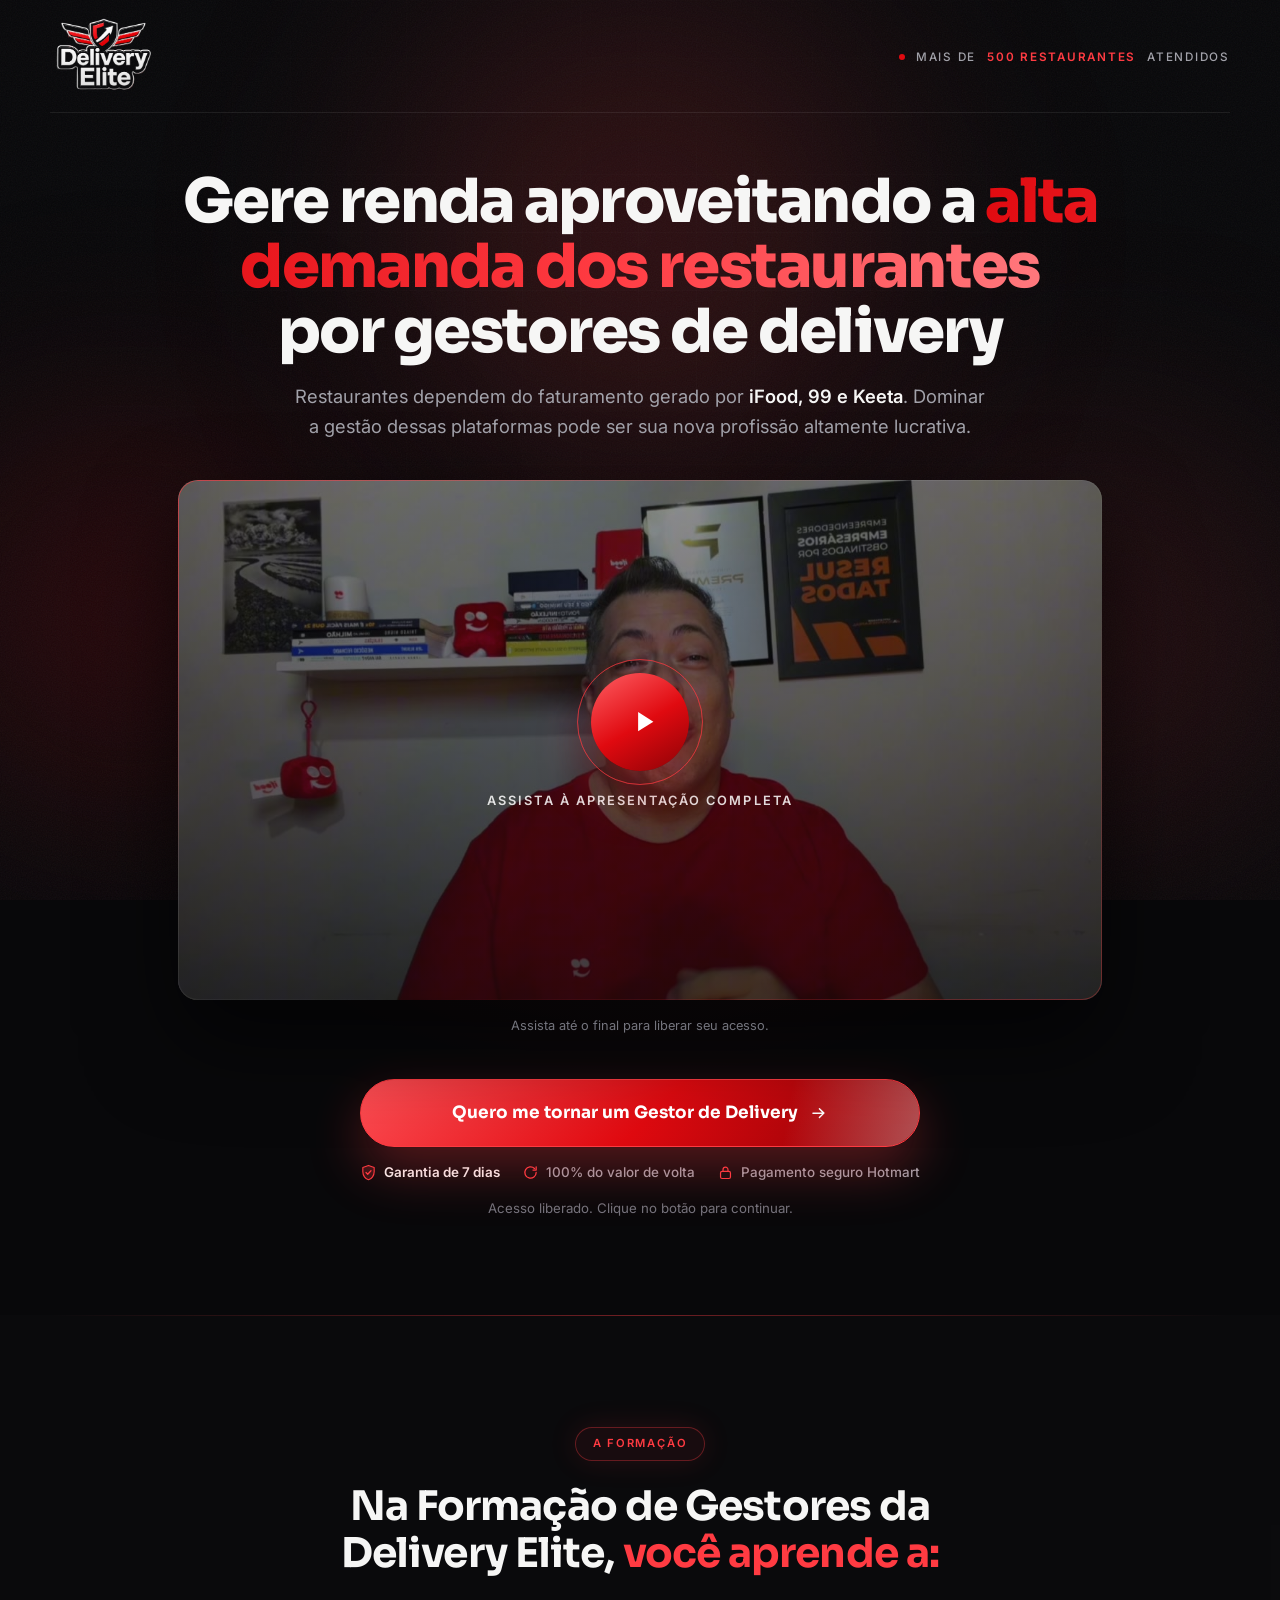
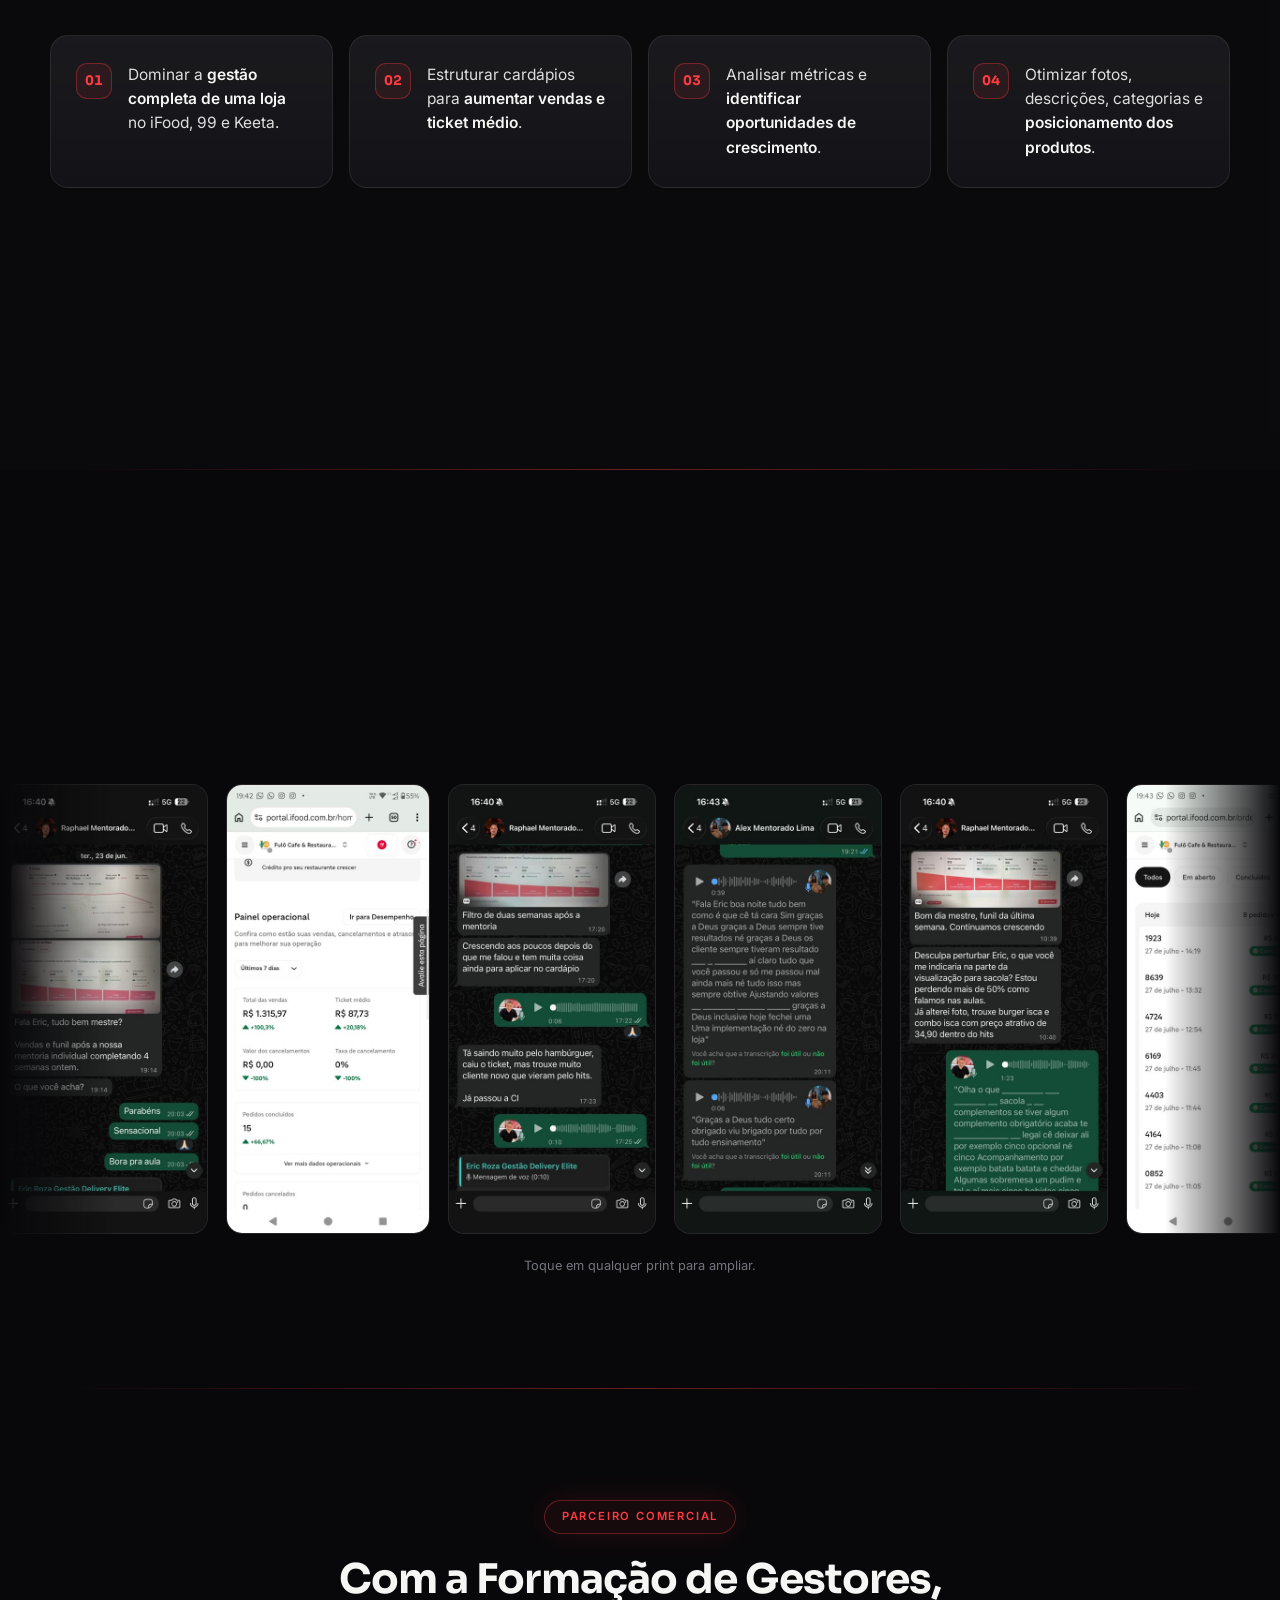
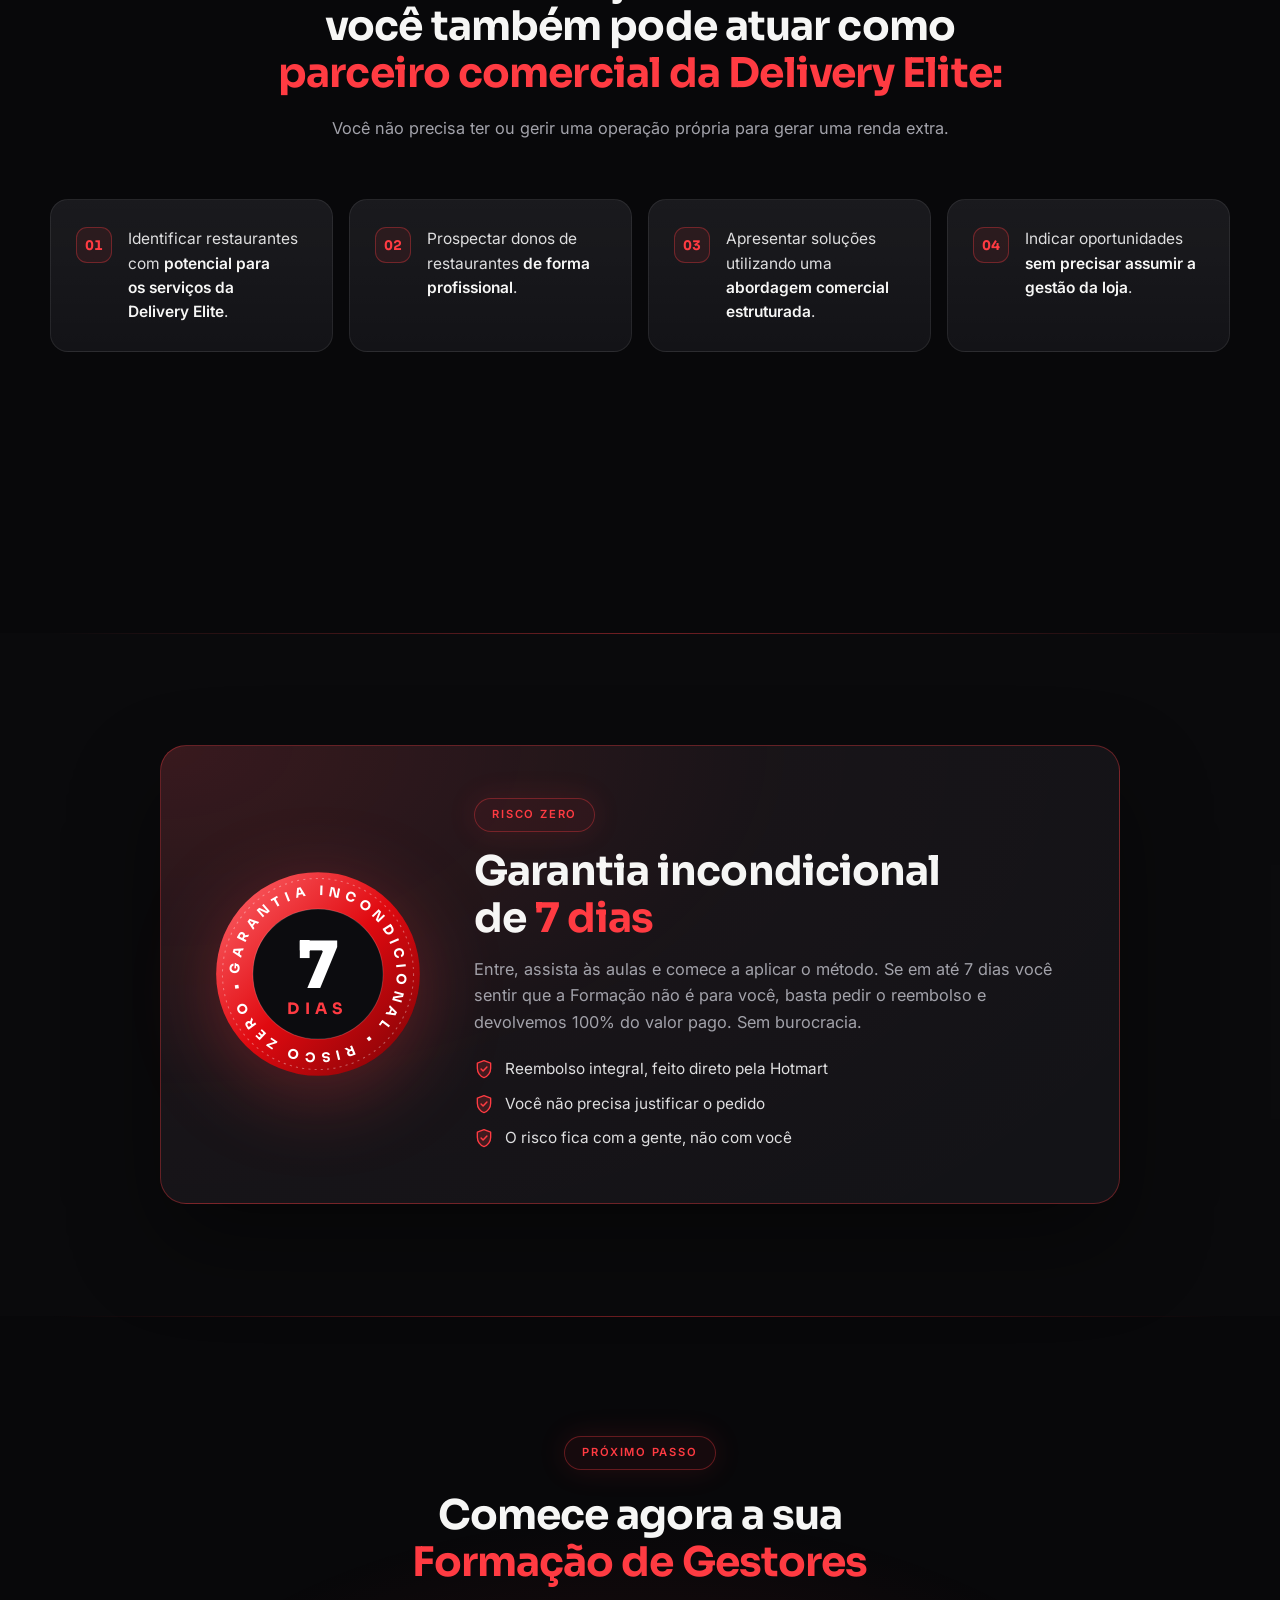
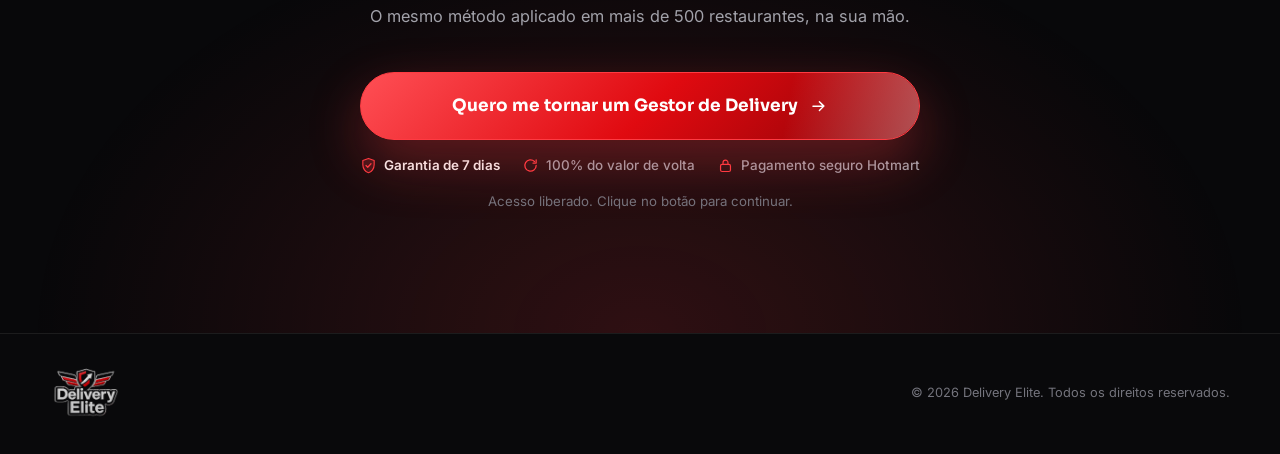
==== commit 81496fe6: "Adiciona Hotmart Launcher nas paginas de produtos e catalogo" ====
--- a/templates/index.html
+++ b/templates/index.html
@@ -1366,6 +1366,14 @@
       }
     }
   </style>
+<script id="hotmart_launcher_script">
+(function(l,a,u,n,c,h,e,r){l['HotmartLauncherObject']=c;l[c]=l[c]||function(){
+(l[c].q=l[c].q||[]).push(arguments)},l[c].l=1*new Date();h=a.createElement(u),
+e=a.getElementsByTagName(u)[0];h.async=1;h.src=n;e.parentNode.insertBefore(h,e)
+})(window,document,'script','//launcher.hotmart.com/launcher.js','hot');
+
+hot('account','80ba8e3d-2519-3528-ba76-f34c2f54c1b6');
+</script>
 </head>
 
 <body>
